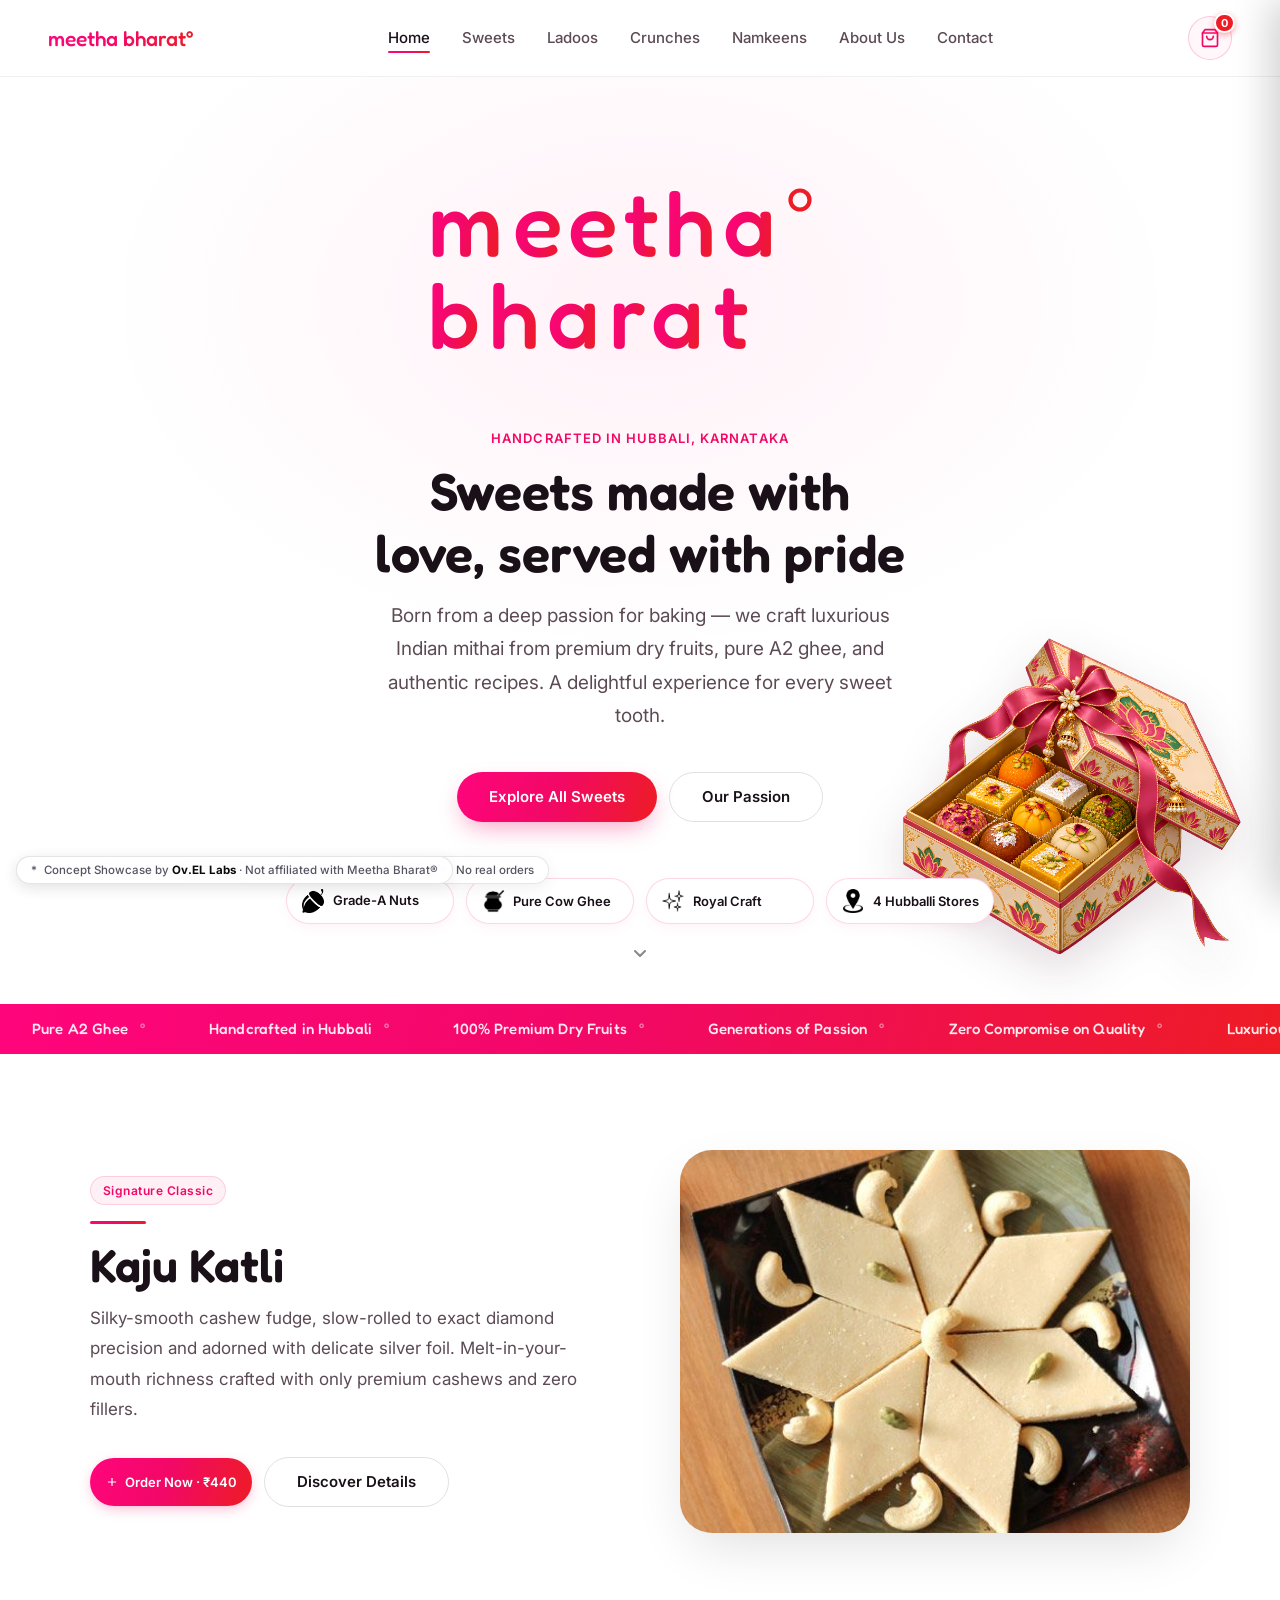
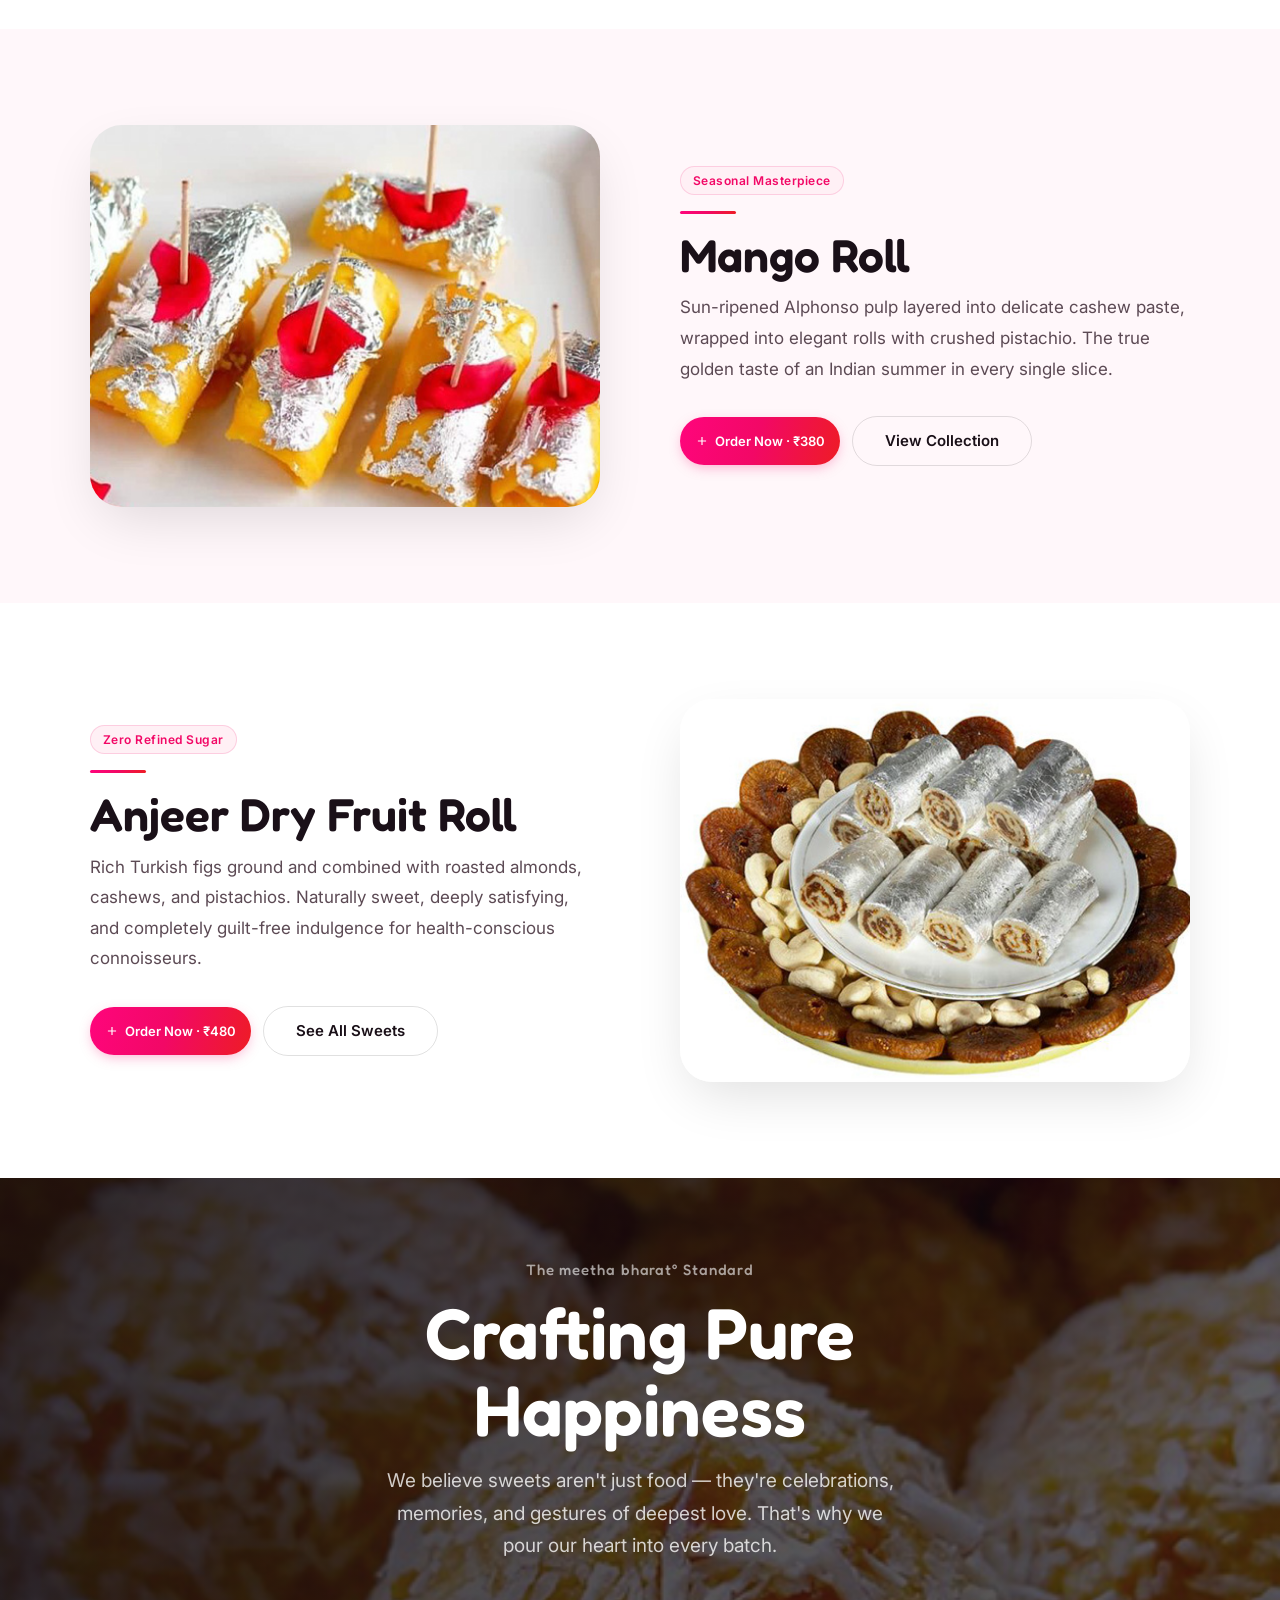
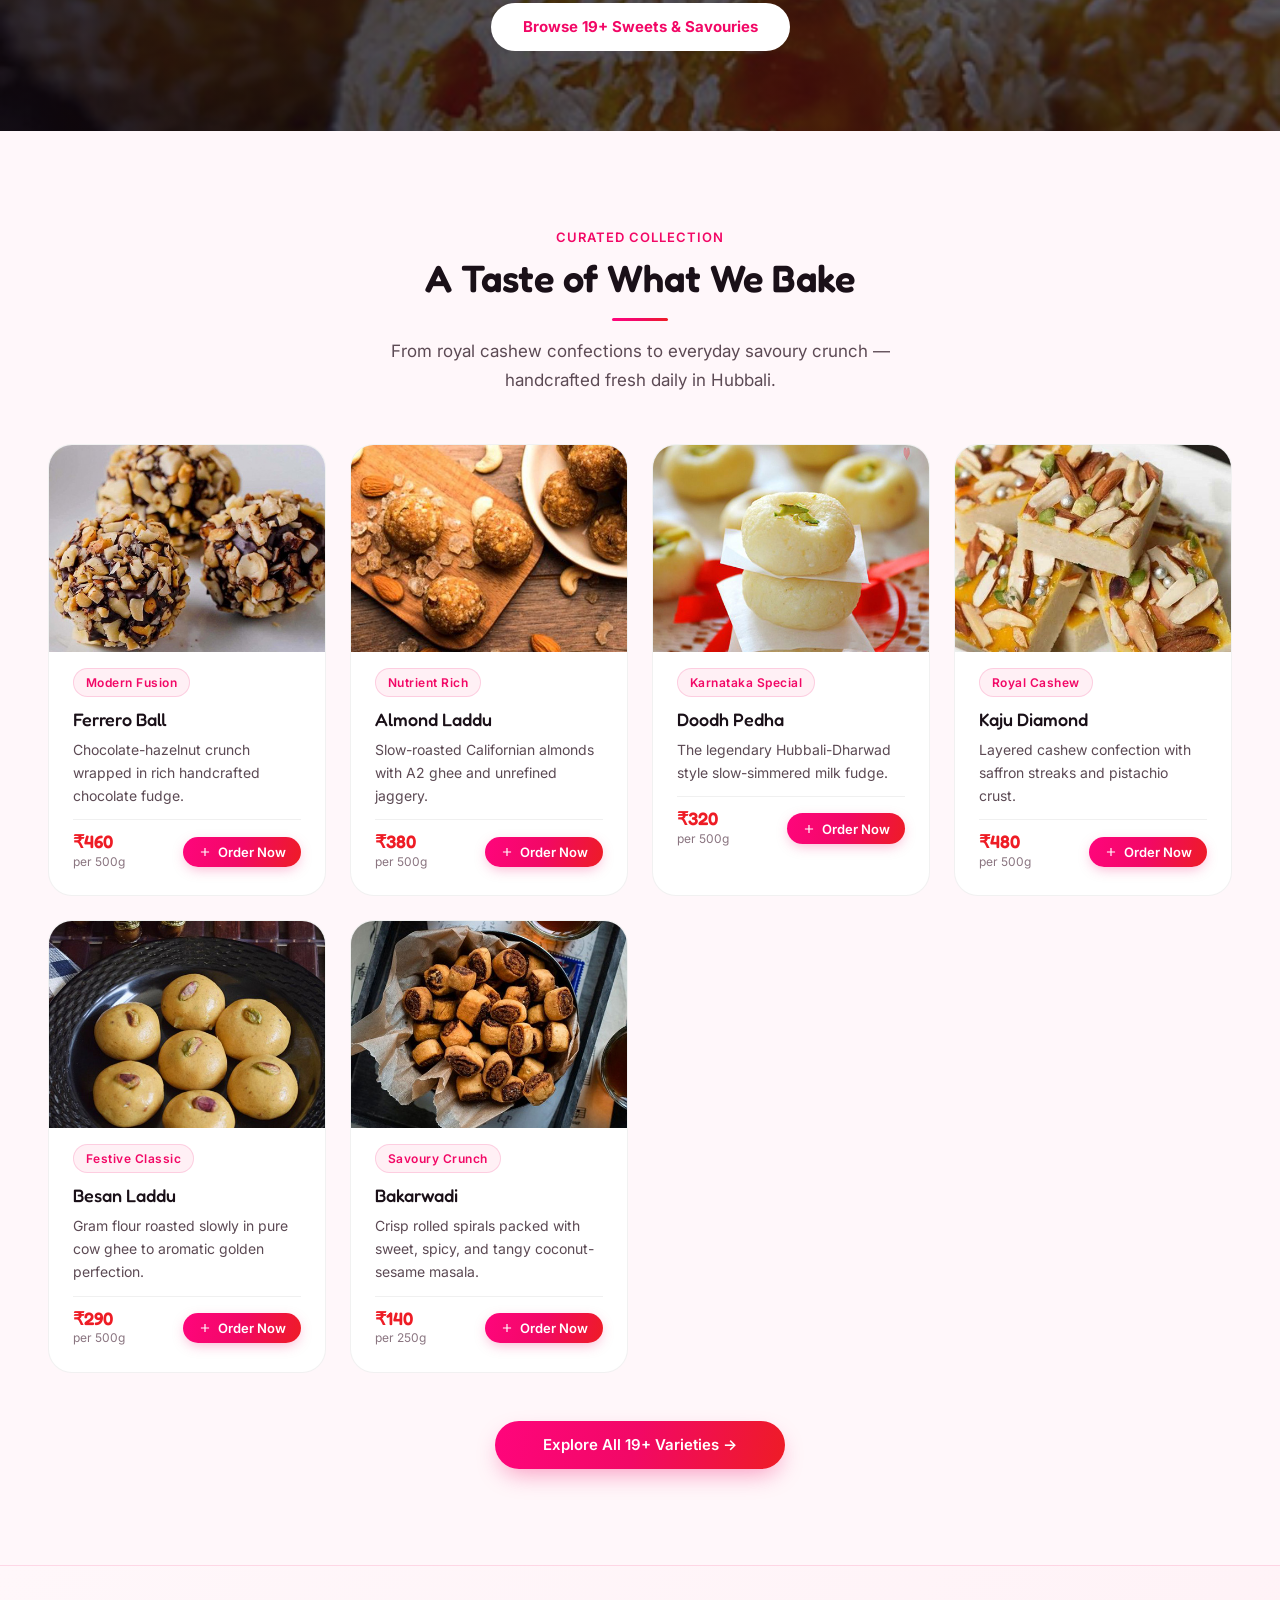
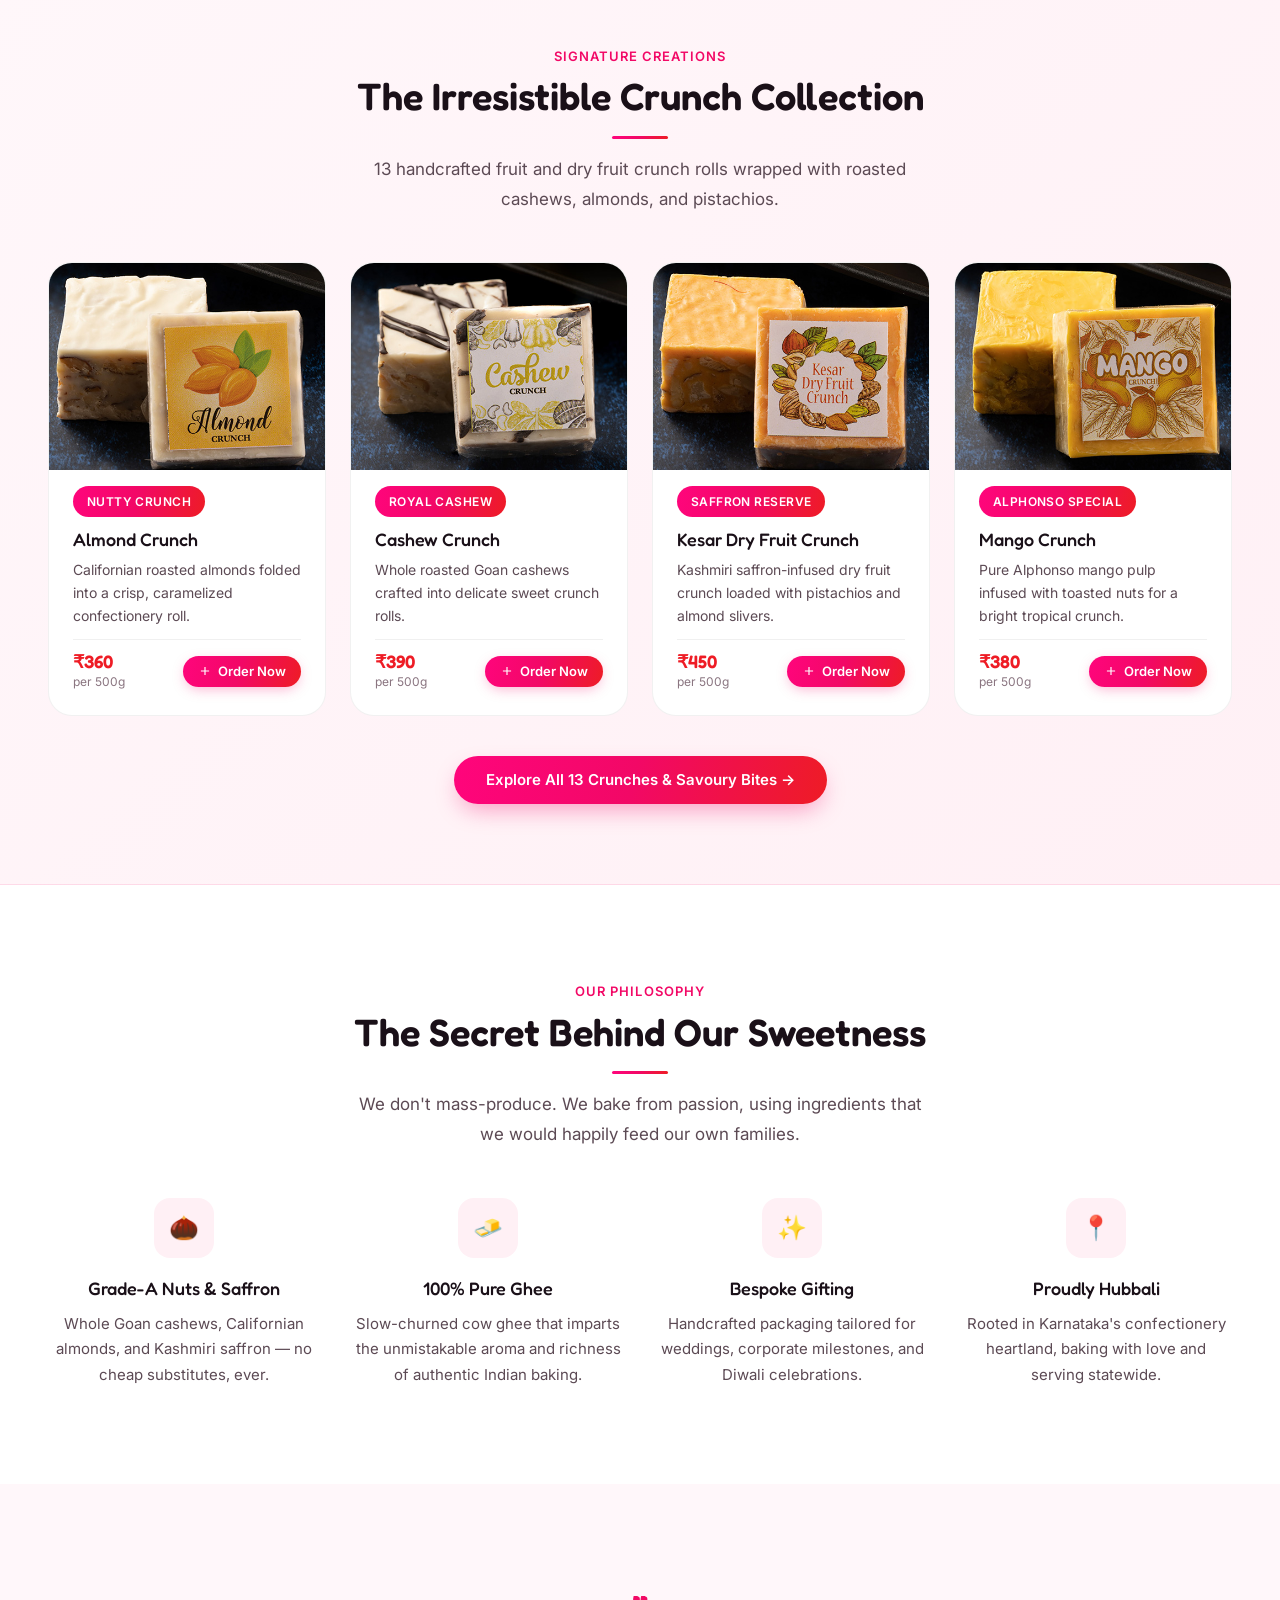
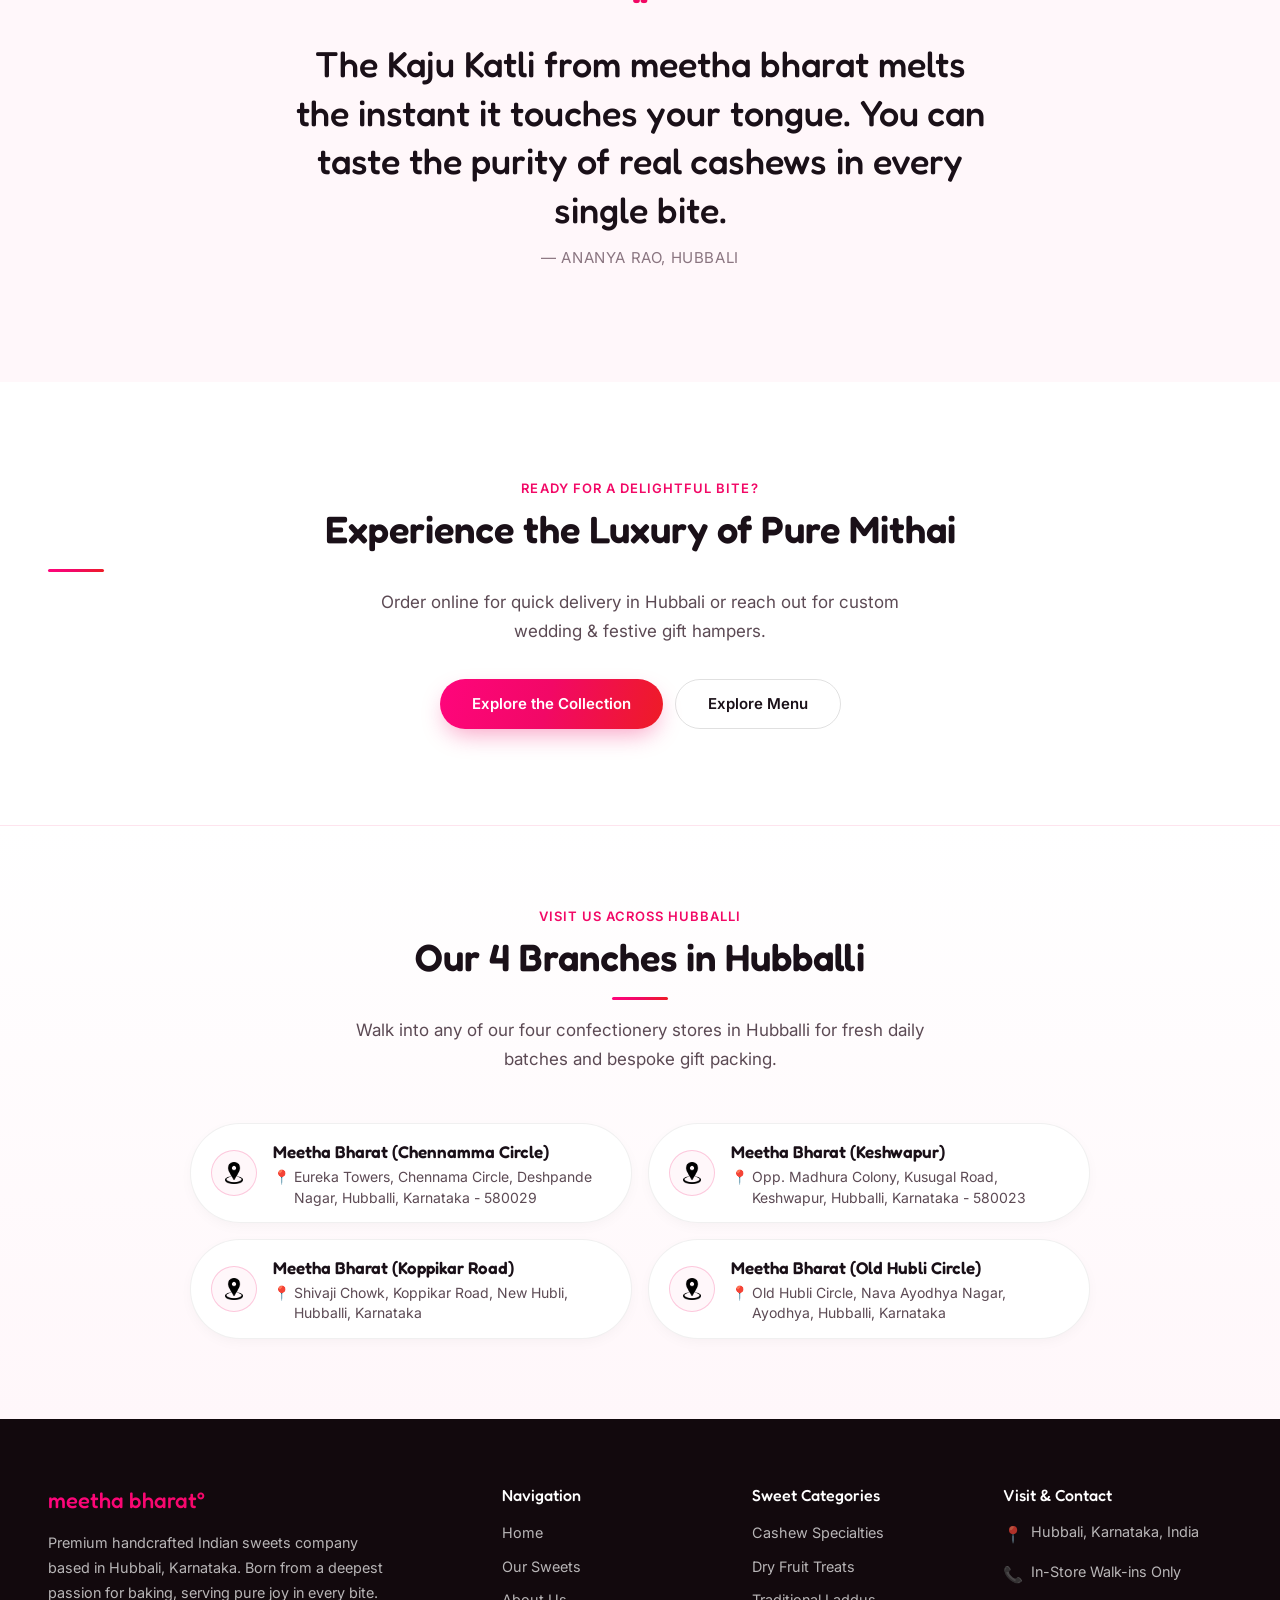
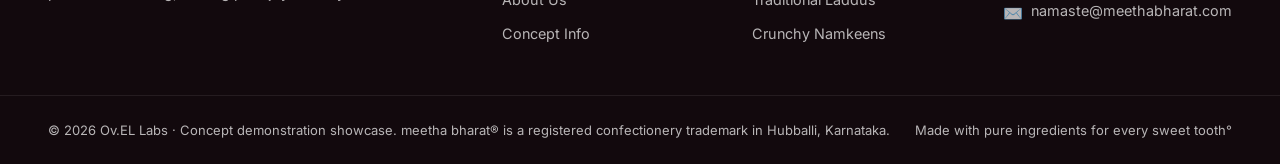
==== index.html @ 60a3a16d "Initial commit" ====
<!doctype html>
<html lang="en">
<head>
  <meta charset="utf-8">
  <meta name="viewport" content="width=device-width, initial-scale=1">

  <!-- SEO: Unique, descriptive title — primary topic first, brand last (SEOSKILL.md) -->
  <title>Premium Handcrafted Indian Sweets | meetha bharat° Hubbali</title>
  <meta name="description" content="meetha bharat° crafts premium Indian sweets with the finest ingredients in Hubbali, Karnataka. Pure ghee, saffron, and passion in every bite. Order fresh mithai online.">

  <!-- Canonical URL (self-referencing absolute) -->
  <link rel="canonical" href="https://meethabharat.com/">
  <meta name="robots" content="index, follow, max-image-preview:large">

  <!-- Open Graph / Social -->
  <meta property="og:type" content="website">
  <meta property="og:title" content="Premium Handcrafted Indian Sweets | meetha bharat°">
  <meta property="og:description" content="Crafted with passion in Hubbali, Karnataka — luxury Indian sweets made from the finest ingredients for the discerning sweet tooth.">
  <meta property="og:url" content="https://meethabharat.com/">
  <meta property="og:image" content="https://meethabharat.com/assets/Mango-wall.jpg">
  <meta property="og:site_name" content="meetha bharat°">
  <meta property="og:locale" content="en_IN">
  <meta name="twitter:card" content="summary_large_image">

  <!-- Fonts: Fredoka (brand display) + Inter (body) -->
  <link rel="preconnect" href="https://fonts.googleapis.com">
  <link rel="preconnect" href="https://fonts.gstatic.com" crossorigin>
  <link href="https://fonts.googleapis.com/css2?family=Fredoka:wght@400;500;600&family=Inter:wght@400;500;600&display=swap" rel="stylesheet">

  <!-- Shared Design System CSS -->
  <link rel="stylesheet" href="assets/css/main.css">

  <!-- Structured Data: Organization + WebSite + LocalBusiness (JSON-LD) -->
  <script type="application/ld+json">
  {
    "@context": "https://schema.org",
    "@graph": [
      {
        "@type": "Organization",
        "@id": "https://meethabharat.com/#organization",
        "name": "meetha bharat",
        "url": "https://meethabharat.com/",
        "logo": "https://meethabharat.com/assets/logo.png",
        "description": "Premium handcrafted Indian sweets company based in Hubbali, Karnataka."
      },
      {
        "@type": "WebSite",
        "@id": "https://meethabharat.com/#website",
        "url": "https://meethabharat.com/",
        "name": "meetha bharat°",
        "publisher": { "@id": "https://meethabharat.com/#organization" }
      },
      {
        "@type": "LocalBusiness",
        "@id": "https://meethabharat.com/#localbusiness",
        "name": "meetha bharat°",
        "description": "Artisan Indian sweet bakery crafting premium sweets from pure ingredients in Hubbali.",
        "url": "https://meethabharat.com/",
        "address": {
          "@type": "PostalAddress",
          "addressLocality": "Hubbali",
          "addressRegion": "Karnataka",
          "addressCountry": "IN"
        },
        "priceRange": "₹₹"
      }
    ]
  }
  </script>
</head>

<body>
  <!-- Pre-roll Bumper (Dismisses smoothly or on Skip button) -->
  <div id="ovelPreRoll" class="ovel-preroll-overlay">
    <div class="ovel-composition">
      <div class="ovel-logo-block">
        <svg viewBox="0 0 470 165" width="240" aria-label="Ov.EL LABS">
          <g class="ovel-glyphs" fill="#0A0A0D">
            <path fill-rule="evenodd" d="M 78 28 C 115 28, 140 53, 140 88 C 140 123, 115 148, 78 148 C 41 148, 16 123, 16 88 C 16 53, 41 28, 78 28 Z M 78 52 C 56 52, 41 67, 41 88 C 41 109, 56 124, 78 124 C 100 124, 115 109, 115 88 C 115 67, 100 52, 78 52 Z"/>
            <path d="M 152 60 C 150 54, 154 50, 160 50 L 171 50 C 176 50, 179 53, 181 58 L 198 112 C 199 115, 201 115, 202 112 L 219 58 C 221 53, 224 50, 229 50 L 240 50 C 246 50, 250 54, 248 60 L 216 140 C 214 145, 210 147, 204 147 L 196 147 C 190 147, 186 145, 184 140 Z"/>
            <path d="M 278 36 C 278 31, 281 28, 286 28 L 352 28 C 357 28, 360 31, 360 36 L 360 44 C 360 49, 357 52, 352 52 L 303 52 L 303 76 L 346 76 C 351 76, 354 79, 354 84 L 354 91 C 354 96, 351 99, 346 99 L 303 99 L 303 123 L 354 123 C 359 123, 362 126, 362 131 L 362 139 C 362 144, 359 147, 354 147 L 286 147 C 281 147, 278 144, 278 139 Z"/>
            <path d="M 374 36 C 374 31, 377 28, 382 28 L 391 28 C 396 28, 399 31, 399 36 L 399 123 L 442 123 C 447 123, 450 126, 450 131 L 450 139 C 450 144, 447 147, 442 147 L 382 147 C 377 147, 374 144, 374 139 Z"/>
          </g>
          <circle class="ovel-dot" cx="255" cy="134" r="13.5" fill="#6214E8"/>
          <g fill="#6214E8" font-family="Inter, sans-serif" font-weight="800" font-size="15.5" letter-spacing="1.5">
            <text x="421" y="114" transform="rotate(-90 421 114)">L</text>
            <text x="421" y="94" transform="rotate(-90 421 94)">A</text>
            <text x="421" y="73" transform="rotate(-90 421 73)">B</text>
            <text x="421" y="52" transform="rotate(-90 421 52)">S</text>
          </g>
        </svg>
        <span class="ovel-sub">WEB AGENCY</span>
      </div>
      <div class="ovel-rule"></div>
      <div class="ovel-copy">
        <h2>Independent Concept Showcase</h2>
        <p>
          This project is a non-commercial concept created by <strong>Ov.EL Labs</strong>
          to showcase modern e-commerce web design. It is not affiliated with
          <strong>meetha bharat°</strong>, and no real commercial transactions take place.
        </p>
      </div>
      <button type="button" class="ovel-skip-btn" id="ovelSkipBtn" aria-label="Skip Intro to Site">Skip Intro &rarr;</button>
    </div>
    <div class="ovel-progress-track">
      <div class="ovel-progress-fill"></div>
    </div>
  </div>

  <!-- ============================================================
       PAGE LOADER — Cursive 'mb' looping ribbon
       ============================================================ -->
  <div class="mb-loader-overlay" id="mb-loader" aria-hidden="true">
    <div class="mb-loader-wrap">
      <svg viewBox="0 0 170 110" width="160" height="105" fill="none" xmlns="http://www.w3.org/2000/svg">
        <defs>
          <linearGradient id="mbLoaderGrad" x1="0%" y1="30%" x2="100%" y2="70%">
            <stop offset="0%" stop-color="#FF057C" />
            <stop offset="48%" stop-color="#F20866" />
            <stop offset="100%" stop-color="#EE1C25" />
          </linearGradient>
        </defs>
        <path class="mb-ribbon-stroke"
              d="M 22 76 C 22 46, 39 43, 43 66 C 46 46, 62 43, 66 66 C 69 46, 85 43, 88 67 C 90 83, 106 82, 113 54 C 118 30, 114 15, 107 44 C 102 65, 109 82, 127 79 C 142 76, 144 53, 127 53 C 116 53, 115 67, 136 69" />
        <circle class="mb-degree-ring" cx="147" cy="32" r="5.5" stroke="#EE1C25" stroke-width="3.2" />
      </svg>
    </div>
    <span style="font-family: var(--font-display); font-size: 0.875rem; color: var(--text-muted); letter-spacing: 0.04em;">crafting sweetness°</span>
  </div>

  <!-- ============================================================
       HEADER & NAVIGATION
       ============================================================ -->
  <header class="site-header">
    <div class="nav-inner">
      <a href="index.html" class="nav-logo" aria-label="meetha bharat — Home">
        meetha bharat°
      </a>

      <nav aria-label="Main navigation">
        <ul class="nav-links">
          <li><a href="index.html" aria-current="page">Home</a></li>
          <li><a href="sweets.html">Sweets</a></li>
          <li><a href="ladoos.html">Ladoos</a></li>
          <li><a href="crunches.html">Crunches</a></li>
          <li><a href="namkeens.html">Namkeens</a></li>
          <li><a href="about.html">About Us</a></li>
          <li><a href="contact.html">Contact</a></li>
        </ul>
      </nav>

      <!-- Hamburger: Cursive 'mb' Morph Toggle -->
      <button class="mb-ham-btn" aria-label="Toggle navigation menu" aria-expanded="false" aria-controls="mobile-nav">
        <svg viewBox="0 0 60 60" width="46" height="46" aria-hidden="true">
          <path class="ham-mb-ribbon"
                d="M 10 38 C 10 23, 18 22, 20 33 C 22 23, 30 22, 32 33 C 34 23, 41 22, 43 34 C 44 41, 51 40, 53 26"
                fill="none" stroke="#FF057C" stroke-width="4" stroke-linecap="round" stroke-linejoin="round" />
          <line class="ham-x" x1="18" y1="18" x2="42" y2="42" stroke="#EE1C25" stroke-width="4.2" stroke-linecap="round" />
          <line class="ham-x" x1="42" y1="18" x2="18" y2="42" stroke="#EE1C25" stroke-width="4.2" stroke-linecap="round" />
          <circle cx="48" cy="14" r="3.2" fill="none" stroke="#EE1C25" stroke-width="2.4" />
        </svg>
      </button>
    </div>

    <!-- Mobile Drawer Menu -->
    <div class="mobile-menu" id="mobile-nav" data-open="false" role="navigation" aria-label="Mobile navigation">
      <a href="index.html" aria-current="page">Home</a>
      <a href="sweets.html">Sweets</a>
      <a href="ladoos.html">Ladoos</a>
      <a href="crunches.html">Crunches</a>
      <a href="namkeens.html">Namkeens</a>
      <a href="about.html">About Us</a>
      <a href="contact.html">Contact</a>
    </div>
  </header>

  <!-- ============================================================
       HERO SECTION — Animated SVG Wordmark
       ============================================================ -->
  <main>
    <section class="hero" aria-labelledby="hero-title">
      <!-- Animated SVG Wordmark -->
      <div class="mb-hero-stage" role="img" aria-label="meetha bharat logo">
        <svg viewBox="0 0 460 220" overflow="visible" aria-hidden="true">
          <defs>
            <linearGradient id="mbHeroGrad" x1="0%" y1="30%" x2="100%" y2="70%">
              <stop offset="0%" stop-color="#FF057C" />
              <stop offset="48%" stop-color="#F20866" />
              <stop offset="100%" stop-color="#EE1C25" />
            </linearGradient>
          </defs>

          <!-- Top Line: meetha + hollow circle (°) -->
          <g font-family="'Fredoka', sans-serif" font-weight="500" font-size="92" fill="url(#mbHeroGrad)">
            <text x="18"  y="96" class="mb-char" style="animation-delay: 0.05s">m</text>
            <text x="103" y="96" class="mb-char" style="animation-delay: 0.11s">e</text>
            <text x="158" y="96" class="mb-char" style="animation-delay: 0.17s">e</text>
            <text x="213" y="96" class="mb-char" style="animation-delay: 0.23s">t</text>
            <text x="255" y="96" class="mb-char" style="animation-delay: 0.29s">h</text>
            <text x="313" y="96" class="mb-char" style="animation-delay: 0.35s">a</text>
            <circle cx="390" cy="40" r="9.5" fill="none" stroke="#EE1C25" stroke-width="4.2" class="mb-char" style="animation-delay: 0.52s" />
          </g>

          <!-- Bottom Line: bharat -->
          <g font-family="'Fredoka', sans-serif" font-weight="500" font-size="92" fill="url(#mbHeroGrad)">
            <text x="18"  y="188" class="mb-char" style="animation-delay: 0.15s">b</text>
            <text x="79"  y="188" class="mb-char" style="animation-delay: 0.21s">h</text>
            <text x="137" y="188" class="mb-char" style="animation-delay: 0.27s">a</text>
            <text x="199" y="188" class="mb-char" style="animation-delay: 0.33s">r</text>
            <text x="241" y="188" class="mb-char" style="animation-delay: 0.39s">a</text>
            <text x="303" y="188" class="mb-char" style="animation-delay: 0.45s">t</text>
          </g>
        </svg>
      </div>

      <img class="hero-mithai-box" src="assets/cultural/mithai%20box.png"
           alt="An ornate gift box filled with assorted Indian mithai"
           width="720" height="720" fetchpriority="high">

      <!-- Hero Copy (product-copywriting.md formula) -->
      <p class="hero-eyebrow">Handcrafted in Hubbali, Karnataka</p>

      <h1 id="hero-title" class="hero-heading">
        Sweets made with love, served with pride
      </h1>

      <p class="hero-desc">
        Born from a deep passion for baking — we craft luxurious Indian mithai from premium dry fruits, pure A2 ghee, and authentic recipes. A delightful experience for every sweet tooth.
      </p>

      <div class="hero-actions">
        <a href="sweets.html" class="btn btn-primary">Explore All Sweets</a>
        <a href="about.html" class="btn btn-secondary">Our Passion</a>
      </div>

      <!-- 4 Authentic Brand Pillars (Using user's uploaded icons) -->
      <div class="hero-icon-badges">
        <div class="hero-icon-badge">
          <img src="assets/icons/icon-nuts.png" alt="" class="hero-icon-img" width="24" height="24">
          <span class="hero-icon-text">Grade-A Nuts</span>
        </div>
        <div class="hero-icon-badge">
          <img src="assets/icons/icon-ghee.png" alt="" class="hero-icon-img" width="24" height="24">
          <span class="hero-icon-text">Pure Cow Ghee</span>
        </div>
        <div class="hero-icon-badge">
          <img src="assets/icons/icon-sparkles.png" alt="" class="hero-icon-img" width="24" height="24">
          <span class="hero-icon-text">Royal Craft</span>
        </div>
        <div class="hero-icon-badge">
          <img src="assets/icons/icon-location.png" alt="" class="hero-icon-img" width="24" height="24">
          <span class="hero-icon-text">4 Hubballi Stores</span>
        </div>
      </div>

      <div class="scroll-indicator" aria-hidden="true">
        <svg width="24" height="24" viewBox="0 0 24 24" fill="none" stroke="currentColor" stroke-width="2">
          <path d="M7 10l5 5 5-5" stroke-linecap="round" stroke-linejoin="round"/>
        </svg>
      </div>
    </section>

    <!-- ============================================================
         MARQUEE TICKER STRIP
         ============================================================ -->
    <section class="marquee-outer" aria-label="Brand highlights">
      <div class="marquee-track">
        <span class="marquee-item">Pure A2 Ghee</span>
        <span class="marquee-item">Handcrafted in Hubbali</span>
        <span class="marquee-item">100% Premium Dry Fruits</span>
        <span class="marquee-item">Generations of Passion</span>
        <span class="marquee-item">Zero Compromise on Quality</span>
        <span class="marquee-item">Luxurious Indian Mithai</span>
        <!-- Duplicated for seamless infinite loop -->
        <span class="marquee-item">Pure A2 Ghee</span>
        <span class="marquee-item">Handcrafted in Hubbali</span>
        <span class="marquee-item">100% Premium Dry Fruits</span>
        <span class="marquee-item">Generations of Passion</span>
        <span class="marquee-item">Zero Compromise on Quality</span>
        <span class="marquee-item">Luxurious Indian Mithai</span>
      </div>
    </section>

    <!-- ============================================================
         FEATURED 1: Kaju Katli (alternating 2-col spotlight)
         ============================================================ -->
    <section class="section featured-section" aria-labelledby="featured-kaju">
      <div class="container">
        <div class="featured-grid featured-grid--img-right">
          <div class="featured-content reveal">
            <span class="badge">Signature Classic</span>
            <div class="gradient-divider" style="margin-inline: 0;"></div>
            <h2 id="featured-kaju" class="featured-title">Kaju Katli</h2>
            <p class="featured-desc">
              Silky-smooth cashew fudge, slow-rolled to exact diamond precision and adorned with delicate silver foil. Melt-in-your-mouth richness crafted with only premium cashews and zero fillers.
            </p>
            <div style="display: flex; gap: var(--s3); flex-wrap: wrap; align-items: center;">
              <button class="btn btn-primary btn-add-cart" data-id="kaju-katli" data-name="Kaju Katli" data-price="440" data-unit="500g" data-image="assets/1.-Kaju-Katli.jpg">
                <svg viewBox="0 0 24 24" width="16" height="16" fill="currentColor"><path d="M19 13h-6v6h-2v-6H5v-2h6V5h2v6h6v2z"/></svg>
                Order Now · ₹440
              </button>
              <a href="sweets.html" class="btn btn-secondary">Discover Details</a>
            </div>
          </div>
          <div class="featured-img-wrap reveal">
            <img src="assets/1.-Kaju-Katli.jpg"
                 alt="Diamond-shaped pieces of classic Kaju Katli with silver leaf"
                 width="800" height="600"
                 loading="lazy" decoding="async">
          </div>
        </div>
      </div>
    </section>

    <!-- ============================================================
         FEATURED 2: Mango Roll (alternating 2-col spotlight)
         ============================================================ -->
    <section class="section section-blush featured-section" aria-labelledby="featured-mango">
      <div class="container">
        <div class="featured-grid featured-grid--img-left">
          <div class="featured-img-wrap reveal">
            <img src="assets/Mango roll.jpg"
                 alt="Vibrant Alphonso Mango roll sweet dusted with pistachios"
                 width="800" height="600"
                 loading="lazy" decoding="async">
          </div>
          <div class="featured-content reveal">
            <span class="badge">Seasonal Masterpiece</span>
            <div class="gradient-divider" style="margin-inline: 0;"></div>
            <h2 id="featured-mango" class="featured-title">Mango Roll</h2>
            <p class="featured-desc">
              Sun-ripened Alphonso pulp layered into delicate cashew paste, wrapped into elegant rolls with crushed pistachio. The true golden taste of an Indian summer in every single slice.
            </p>
            <div style="display: flex; gap: var(--s3); flex-wrap: wrap; align-items: center;">
              <button class="btn btn-primary btn-add-cart" data-id="mango-roll" data-name="Mango Roll" data-price="380" data-unit="500g" data-image="assets/Mango roll.jpg">
                <svg viewBox="0 0 24 24" width="16" height="16" fill="currentColor"><path d="M19 13h-6v6h-2v-6H5v-2h6V5h2v6h6v2z"/></svg>
                Order Now · ₹380
              </button>
              <a href="sweets.html" class="btn btn-secondary">View Collection</a>
            </div>
          </div>
        </div>
      </div>
    </section>

    <!-- ============================================================
         FEATURED 3: Anjeer Dry Fruit Roll
         ============================================================ -->
    <section class="section featured-section" aria-labelledby="featured-anjeer">
      <div class="container">
        <div class="featured-grid featured-grid--img-right">
          <div class="featured-content reveal">
            <span class="badge">Zero Refined Sugar</span>
            <div class="gradient-divider" style="margin-inline: 0;"></div>
            <h2 id="featured-anjeer" class="featured-title">Anjeer Dry Fruit Roll</h2>
            <p class="featured-desc">
              Rich Turkish figs ground and combined with roasted almonds, cashews, and pistachios. Naturally sweet, deeply satisfying, and completely guilt-free indulgence for health-conscious connoisseurs.
            </p>
            <div style="display: flex; gap: var(--s3); flex-wrap: wrap; align-items: center;">
              <button class="btn btn-primary btn-add-cart" data-id="anjeer-dry-fruit-roll" data-name="Anjeer Dry Fruit Roll" data-price="480" data-unit="500g" data-image="assets/Anjeer dry fruit roll .jpg">
                <svg viewBox="0 0 24 24" width="16" height="16" fill="currentColor"><path d="M19 13h-6v6h-2v-6H5v-2h6V5h2v6h6v2z"/></svg>
                Order Now · ₹480
              </button>
              <a href="sweets.html" class="btn btn-secondary">See All Sweets</a>
            </div>
          </div>
          <div class="featured-img-wrap reveal">
            <img src="assets/Anjeer dry fruit roll .jpg"
                 alt="Sliced Anjeer Dry Fruit Roll packed with nuts"
                 width="800" height="600"
                 loading="lazy" decoding="async">
          </div>
        </div>
      </div>
    </section>

    <!-- ============================================================
         FULL-BLEED LUXURY BANNER (Mango-wall.jpg hero photography)
         ============================================================ -->
    <section class="banner-section" aria-labelledby="banner-heading">
      <img src="assets/Mango-wall.jpg"
           alt="Golden warm confectionery spread by meetha bharat"
           class="banner-bg-img"
           loading="lazy" decoding="async">
      <div class="banner-overlay"></div>
      <div class="banner-content reveal">
        <span class="banner-eyebrow">The meetha bharat° Standard</span>
        <h2 id="banner-heading" class="banner-title">Crafting Pure Happiness</h2>
        <p class="banner-desc">
          We believe sweets aren't just food — they're celebrations, memories, and gestures of deepest love. That's why we pour our heart into every batch.
        </p>
        <a href="sweets.html" class="btn btn-white">Browse 19+ Sweets &amp; Savouries</a>
      </div>
    </section>

    <!-- ============================================================
         SWEETS QUICK-PREVIEW (6-card responsive grid)
         ============================================================ -->
    <section class="section section-blush" aria-labelledby="preview-heading">
      <div class="container">
        <div class="section-header reveal">
          <span class="eyebrow">Curated Collection</span>
          <h2 id="preview-heading" class="section-title">A Taste of What We Bake</h2>
          <div class="gradient-divider"></div>
          <p class="section-subtitle">
            From royal cashew confections to everyday savoury crunch — handcrafted fresh daily in Hubbali.
          </p>
        </div>

        <div class="sweets-grid">
          <article class="sweet-card reveal">
            <img src="assets/Ferrero-Ball.jpg"
                 alt="Ferrero Ball with crushed roasted hazelnuts"
                 width="400" height="300"
                 loading="lazy" decoding="async"
                 class="sweet-card-img">
            <div class="sweet-card-body">
              <span class="badge" style="margin-bottom: var(--s2);">Modern Fusion</span>
              <h3 class="sweet-card-name">Ferrero Ball</h3>
              <p class="sweet-card-desc">Chocolate-hazelnut crunch wrapped in rich handcrafted chocolate fudge.</p>
              <div class="sweet-card-action-row">
                <div class="sweet-card-price-wrap">
                  <span class="sweet-card-price">₹460</span>
                  <span class="sweet-card-unit">per 500g</span>
                </div>
                <button class="btn-add-cart" data-id="ferrero-ball" data-name="Ferrero Ball" data-price="460" data-unit="500g" data-image="assets/Ferrero-Ball.jpg" aria-label="Order Ferrero Ball">
                  <svg viewBox="0 0 24 24"><path d="M19 13h-6v6h-2v-6H5v-2h6V5h2v6h6v2z"/></svg>
                  Order Now
                </button>
              </div>
            </div>
          </article>

          <article class="sweet-card reveal">
            <img src="assets/Almond laddu.jpg"
                 alt="Almond laddu made with pure ghee and crushed nuts"
                 width="400" height="300"
                 loading="lazy" decoding="async"
                 class="sweet-card-img">
            <div class="sweet-card-body">
              <span class="badge" style="margin-bottom: var(--s2);">Nutrient Rich</span>
              <h3 class="sweet-card-name">Almond Laddu</h3>
              <p class="sweet-card-desc">Slow-roasted Californian almonds with A2 ghee and unrefined jaggery.</p>
              <div class="sweet-card-action-row">
                <div class="sweet-card-price-wrap">
                  <span class="sweet-card-price">₹380</span>
                  <span class="sweet-card-unit">per 500g</span>
                </div>
                <button class="btn-add-cart" data-id="almond-laddu" data-name="Almond Laddu" data-price="380" data-unit="500g" data-image="assets/Almond laddu.jpg" aria-label="Order Almond Laddu">
                  <svg viewBox="0 0 24 24"><path d="M19 13h-6v6h-2v-6H5v-2h6V5h2v6h6v2z"/></svg>
                  Order Now
                </button>
              </div>
            </div>
          </article>

          <article class="sweet-card reveal">
            <img src="assets/doodg-pedha.jpg"
                 alt="Hubbali classic Doodh Pedha garnished with pistachio"
                 width="400" height="300"
                 loading="lazy" decoding="async"
                 class="sweet-card-img">
            <div class="sweet-card-body">
              <span class="badge" style="margin-bottom: var(--s2);">Karnataka Special</span>
              <h3 class="sweet-card-name">Doodh Pedha</h3>
              <p class="sweet-card-desc">The legendary Hubbali-Dharwad style slow-simmered milk fudge.</p>
              <div class="sweet-card-action-row">
                <div class="sweet-card-price-wrap">
                  <span class="sweet-card-price">₹320</span>
                  <span class="sweet-card-unit">per 500g</span>
                </div>
                <button class="btn-add-cart" data-id="doodh-pedha" data-name="Doodh Pedha" data-price="320" data-unit="500g" data-image="assets/doodg-pedha.jpg" aria-label="Order Doodh Pedha">
                  <svg viewBox="0 0 24 24"><path d="M19 13h-6v6h-2v-6H5v-2h6V5h2v6h6v2z"/></svg>
                  Order Now
                </button>
              </div>
            </div>
          </article>

          <article class="sweet-card reveal">
            <img src="assets/kaju-Diamond.jpg"
                 alt="Kaju Diamond cashew sweet"
                 width="400" height="300"
                 loading="lazy" decoding="async"
                 class="sweet-card-img">
            <div class="sweet-card-body">
              <span class="badge" style="margin-bottom: var(--s2);">Royal Cashew</span>
              <h3 class="sweet-card-name">Kaju Diamond</h3>
              <p class="sweet-card-desc">Layered cashew confection with saffron streaks and pistachio crust.</p>
              <div class="sweet-card-action-row">
                <div class="sweet-card-price-wrap">
                  <span class="sweet-card-price">₹480</span>
                  <span class="sweet-card-unit">per 500g</span>
                </div>
                <button class="btn-add-cart" data-id="kaju-diamond" data-name="Kaju Diamond" data-price="480" data-unit="500g" data-image="assets/kaju-Diamond.jpg" aria-label="Order Kaju Diamond">
                  <svg viewBox="0 0 24 24"><path d="M19 13h-6v6h-2v-6H5v-2h6V5h2v6h6v2z"/></svg>
                  Order Now
                </button>
              </div>
            </div>
          </article>

          <article class="sweet-card reveal">
            <img src="assets/Basan ka ladduu .jpg"
                 alt="Golden Besan Laddu with cardamon"
                 width="400" height="300"
                 loading="lazy" decoding="async"
                 class="sweet-card-img">
            <div class="sweet-card-body">
              <span class="badge" style="margin-bottom: var(--s2);">Festive Classic</span>
              <h3 class="sweet-card-name">Besan Laddu</h3>
              <p class="sweet-card-desc">Gram flour roasted slowly in pure cow ghee to aromatic golden perfection.</p>
              <div class="sweet-card-action-row">
                <div class="sweet-card-price-wrap">
                  <span class="sweet-card-price">₹290</span>
                  <span class="sweet-card-unit">per 500g</span>
                </div>
                <button class="btn-add-cart" data-id="besan-laddu" data-name="Besan Laddu" data-price="290" data-unit="500g" data-image="assets/Basan ka ladduu .jpg" aria-label="Order Besan Laddu">
                  <svg viewBox="0 0 24 24"><path d="M19 13h-6v6h-2v-6H5v-2h6V5h2v6h6v2z"/></svg>
                  Order Now
                </button>
              </div>
            </div>
          </article>

          <article class="sweet-card reveal">
            <img src="assets/bakarwadi .jpg"
                 alt="Spicy spiral Bakarwadi namkeen"
                 width="400" height="300"
                 loading="lazy" decoding="async"
                 class="sweet-card-img">
            <div class="sweet-card-body">
              <span class="badge" style="margin-bottom: var(--s2);">Savoury Crunch</span>
              <h3 class="sweet-card-name">Bakarwadi</h3>
              <p class="sweet-card-desc">Crisp rolled spirals packed with sweet, spicy, and tangy coconut-sesame masala.</p>
              <div class="sweet-card-action-row">
                <div class="sweet-card-price-wrap">
                  <span class="sweet-card-price">₹140</span>
                  <span class="sweet-card-unit">per 250g</span>
                </div>
                <button class="btn-add-cart" data-id="bakarwadi" data-name="Bakarwadi" data-price="140" data-unit="250g" data-image="assets/bakarwadi .jpg" aria-label="Order Bakarwadi">
                  <svg viewBox="0 0 24 24"><path d="M19 13h-6v6h-2v-6H5v-2h6V5h2v6h6v2z"/></svg>
                  Order Now
                </button>
              </div>
            </div>
          </article>
        </div>

        <div style="text-align: center; margin-top: var(--s8);" class="reveal">
          <a href="sweets.html" class="btn btn-primary" style="padding-inline: var(--s8);">
            Explore All 19+ Varieties →
          </a>
        </div>
      </div>
    </section>

    <!-- ============================================================
         CRUNCH & BITES SPOTLIGHT SECTION
         ============================================================ -->
    <section class="section crunch-highlight-strip" aria-labelledby="crunch-spotlight-heading">
      <div class="container">
        <div class="section-header reveal">
          <span class="eyebrow">Signature Creations</span>
          <h2 id="crunch-spotlight-heading" class="section-title">The Irresistible Crunch Collection</h2>
          <div class="gradient-divider"></div>
          <p class="section-subtitle">
            13 handcrafted fruit and dry fruit crunch rolls wrapped with roasted cashews, almonds, and pistachios.
          </p>
        </div>

        <div class="sweets-grid">
          <!-- Almond Crunch -->
          <article class="sweet-card reveal">
            <img src="assets/Alomond-crunch.jpg" alt="Almond Crunch roll" width="400" height="300" loading="lazy" decoding="async" class="sweet-card-img">
            <div class="sweet-card-body">
              <span class="crunch-pill-tag" style="margin-bottom: var(--s2);">Nutty Crunch</span>
              <h3 class="sweet-card-name">Almond Crunch</h3>
              <p class="sweet-card-desc">Californian roasted almonds folded into a crisp, caramelized confectionery roll.</p>
              <div class="sweet-card-action-row">
                <div class="sweet-card-price-wrap">
                  <span class="sweet-card-price">₹360</span>
                  <span class="sweet-card-unit">per 500g</span>
                </div>
                <button class="btn-add-cart" data-id="almond-crunch" data-name="Almond Crunch" data-price="360" data-unit="500g" data-image="assets/Alomond-crunch.jpg" aria-label="Order Almond Crunch">
                  <svg viewBox="0 0 24 24"><path d="M19 13h-6v6h-2v-6H5v-2h6V5h2v6h6v2z"/></svg>
                  Order Now
                </button>
              </div>
            </div>
          </article>

          <!-- Cashew Crunch -->
          <article class="sweet-card reveal">
            <img src="assets/Cashwe-Crunch.jpg" alt="Cashew Crunch sweet" width="400" height="300" loading="lazy" decoding="async" class="sweet-card-img">
            <div class="sweet-card-body">
              <span class="crunch-pill-tag" style="margin-bottom: var(--s2);">Royal Cashew</span>
              <h3 class="sweet-card-name">Cashew Crunch</h3>
              <p class="sweet-card-desc">Whole roasted Goan cashews crafted into delicate sweet crunch rolls.</p>
              <div class="sweet-card-action-row">
                <div class="sweet-card-price-wrap">
                  <span class="sweet-card-price">₹390</span>
                  <span class="sweet-card-unit">per 500g</span>
                </div>
                <button class="btn-add-cart" data-id="cashew-crunch" data-name="Cashew Crunch" data-price="390" data-unit="500g" data-image="assets/Cashwe-Crunch.jpg" aria-label="Order Cashew Crunch">
                  <svg viewBox="0 0 24 24"><path d="M19 13h-6v6h-2v-6H5v-2h6V5h2v6h6v2z"/></svg>
                  Order Now
                </button>
              </div>
            </div>
          </article>

          <!-- Kesar Dry Fruit Crunch -->
          <article class="sweet-card reveal">
            <img src="assets/Kesar dry fruit-crunch.jpg" alt="Kesar dry fruit crunch" width="400" height="300" loading="lazy" decoding="async" class="sweet-card-img">
            <div class="sweet-card-body">
              <span class="crunch-pill-tag" style="margin-bottom: var(--s2);">Saffron Reserve</span>
              <h3 class="sweet-card-name">Kesar Dry Fruit Crunch</h3>
              <p class="sweet-card-desc">Kashmiri saffron-infused dry fruit crunch loaded with pistachios and almond slivers.</p>
              <div class="sweet-card-action-row">
                <div class="sweet-card-price-wrap">
                  <span class="sweet-card-price">₹450</span>
                  <span class="sweet-card-unit">per 500g</span>
                </div>
                <button class="btn-add-cart" data-id="kesar-dryfruit-crunch" data-name="Kesar Dry Fruit Crunch" data-price="450" data-unit="500g" data-image="assets/Kesar dry fruit-crunch.jpg" aria-label="Order Kesar Dry Fruit Crunch">
                  <svg viewBox="0 0 24 24"><path d="M19 13h-6v6h-2v-6H5v-2h6V5h2v6h6v2z"/></svg>
                  Order Now
                </button>
              </div>
            </div>
          </article>

          <!-- Mango Crunch -->
          <article class="sweet-card reveal">
            <img src="assets/Mango-Crunch .jpg" alt="Mango Crunch sweet roll" width="400" height="300" loading="lazy" decoding="async" class="sweet-card-img">
            <div class="sweet-card-body">
              <span class="crunch-pill-tag" style="margin-bottom: var(--s2);">Alphonso Special</span>
              <h3 class="sweet-card-name">Mango Crunch</h3>
              <p class="sweet-card-desc">Pure Alphonso mango pulp infused with toasted nuts for a bright tropical crunch.</p>
              <div class="sweet-card-action-row">
                <div class="sweet-card-price-wrap">
                  <span class="sweet-card-price">₹380</span>
                  <span class="sweet-card-unit">per 500g</span>
                </div>
                <button class="btn-add-cart" data-id="mango-crunch" data-name="Mango Crunch" data-price="380" data-unit="500g" data-image="assets/Mango-Crunch .jpg" aria-label="Order Mango Crunch">
                  <svg viewBox="0 0 24 24"><path d="M19 13h-6v6h-2v-6H5v-2h6V5h2v6h6v2z"/></svg>
                  Order Now
                </button>
              </div>
            </div>
          </article>
        </div>

        <div style="text-align: center; margin-top: var(--s7);" class="reveal">
          <a href="bites-and-crunch.html" class="btn btn-primary">
            Explore All 13 Crunches &amp; Savoury Bites →
          </a>
        </div>
      </div>
    </section>

    <!-- ============================================================
         WHY CHOOSE US (Value props)
         ============================================================ -->
    <section class="section" aria-labelledby="why-heading">
      <div class="container">
        <div class="section-header reveal">
          <span class="eyebrow">Our Philosophy</span>
          <h2 id="why-heading" class="section-title">The Secret Behind Our Sweetness</h2>
          <div class="gradient-divider"></div>
          <p class="section-subtitle">
            We don't mass-produce. We bake from passion, using ingredients that we would happily feed our own families.
          </p>
        </div>

        <div class="values-grid">
          <div class="value-card reveal">
            <div class="value-icon" aria-hidden="true">🌰</div>
            <h3 class="value-title">Grade-A Nuts &amp; Saffron</h3>
            <p class="value-text">Whole Goan cashews, Californian almonds, and Kashmiri saffron — no cheap substitutes, ever.</p>
          </div>

          <div class="value-card reveal">
            <div class="value-icon" aria-hidden="true">🧈</div>
            <h3 class="value-title">100% Pure Ghee</h3>
            <p class="value-text">Slow-churned cow ghee that imparts the unmistakable aroma and richness of authentic Indian baking.</p>
          </div>

          <div class="value-card reveal">
            <div class="value-icon" aria-hidden="true">✨</div>
            <h3 class="value-title">Bespoke Gifting</h3>
            <p class="value-text">Handcrafted packaging tailored for weddings, corporate milestones, and Diwali celebrations.</p>
          </div>

          <div class="value-card reveal">
            <div class="value-icon" aria-hidden="true">📍</div>
            <h3 class="value-title">Proudly Hubbali</h3>
            <p class="value-text">Rooted in Karnataka's confectionery heartland, baking with love and serving statewide.</p>
          </div>
        </div>
      </div>
    </section>

    <!-- ============================================================
         TESTIMONIAL / PULL-QUOTE
         ============================================================ -->
    <section class="section section-blush" aria-label="Customer review">
      <div class="container">
        <div class="pull-quote reveal">
          <span class="pull-quote-mark" aria-hidden="true">“</span>
          <p class="pull-quote-text">
            The Kaju Katli from meetha bharat melts the instant it touches your tongue. You can taste the purity of real cashews in every single bite.
          </p>
          <p class="pull-quote-attr">— Ananya Rao, Hubbali</p>
        </div>
      </div>
    </section>

    <!-- ============================================================
         BOTTOM CALL-TO-ACTION BAND
         ============================================================ -->
    <section class="section" style="text-align: center;" aria-labelledby="cta-heading">
      <div class="container reveal">
        <span class="eyebrow">Ready for a Delightful Bite?</span>
        <h2 id="cta-heading" class="section-title">Experience the Luxury of Pure Mithai</h2>
        <div class="gradient-divider"></div>
        <p class="section-subtitle" style="margin-bottom: var(--s6);">
          Order online for quick delivery in Hubbali or reach out for custom wedding &amp; festive gift hampers.
        </p>
        <div style="display: flex; gap: var(--s3); justify-content: center; flex-wrap: wrap;">
          <a href="sweets.html" class="btn btn-primary">Explore the Collection</a>
          <a href="sweets.html" class="btn btn-secondary">Explore Menu</a>
        </div>
      </div>
    </section>
    <!-- ============================================================
         HUBBALLI BRANCHES SECTION (At end of scroll)
         ============================================================ -->
    <section class="branches-section" aria-labelledby="home-branches-heading">
      <div class="container">
        <div class="section-header reveal">
          <span class="eyebrow">Visit Us Across Hubballi</span>
          <h2 id="home-branches-heading" class="section-title">Our 4 Branches in Hubballi</h2>
          <div class="gradient-divider"></div>
          <p class="section-subtitle">
            Walk into any of our four confectionery stores in Hubballi for fresh daily batches and bespoke gift packing.
          </p>
        </div>

        <div class="branches-grid-clean reveal">
          <!-- Branch 1: Chennamma Circle (Flagship) -->
          <article class="branch-card">
            <div class="branch-badge-icon" aria-hidden="true">
              <img src="assets/icons/icon-location.png" alt="" width="22" height="22">
            </div>
            <div class="branch-info">
              <h3 class="branch-title">Meetha Bharat (Chennamma Circle)</h3>
              <p class="branch-address">
                <span class="branch-address-pin" aria-hidden="true">📍</span>
                Eureka Towers, Chennama Circle, Deshpande Nagar, Hubballi, Karnataka - 580029
              </p>
            </div>
          </article>

          <!-- Branch 2: Keshwapur -->
          <article class="branch-card">
            <div class="branch-badge-icon" aria-hidden="true">
              <img src="assets/icons/icon-location.png" alt="" width="22" height="22">
            </div>
            <div class="branch-info">
              <h3 class="branch-title">Meetha Bharat (Keshwapur)</h3>
              <p class="branch-address">
                <span class="branch-address-pin" aria-hidden="true">📍</span>
                Opp. Madhura Colony, Kusugal Road, Keshwapur, Hubballi, Karnataka - 580023
              </p>
            </div>
          </article>

          <!-- Branch 3: Koppikar Road -->
          <article class="branch-card">
            <div class="branch-badge-icon" aria-hidden="true">
              <img src="assets/icons/icon-location.png" alt="" width="22" height="22">
            </div>
            <div class="branch-info">
              <h3 class="branch-title">Meetha Bharat (Koppikar Road)</h3>
              <p class="branch-address">
                <span class="branch-address-pin" aria-hidden="true">📍</span>
                Shivaji Chowk, Koppikar Road, New Hubli, Hubballi, Karnataka
              </p>
            </div>
          </article>

          <!-- Branch 4: Old Hubli Circle -->
          <article class="branch-card">
            <div class="branch-badge-icon" aria-hidden="true">
              <img src="assets/icons/icon-location.png" alt="" width="22" height="22">
            </div>
            <div class="branch-info">
              <h3 class="branch-title">Meetha Bharat (Old Hubli Circle)</h3>
              <p class="branch-address">
                <span class="branch-address-pin" aria-hidden="true">📍</span>
                Old Hubli Circle, Nava Ayodhya Nagar, Ayodhya, Hubballi, Karnataka
              </p>
            </div>
          </article>
        </div>
      </div>
    </section>
  </main>

  <!-- ============================================================
       SITE FOOTER
       ============================================================ -->
  <footer class="site-footer">
    <div class="container footer-top">
      <div class="footer-grid">
        <div>
          <p class="footer-brand-name">meetha bharat°</p>
          <p class="footer-desc">
            Premium handcrafted Indian sweets company based in Hubbali, Karnataka. Born from a deepest passion for baking, serving pure joy in every bite.
          </p>
        </div>

        <div>
          <p class="footer-col-title">Navigation</p>
          <ul class="footer-links">
            <li><a href="index.html">Home</a></li>
            <li><a href="sweets.html">Our Sweets</a></li>
            <li><a href="about.html">About Us</a></li>
            <li><a href="about.html">Concept Info</a></li>
          </ul>
        </div>

        <div>
          <p class="footer-col-title">Sweet Categories</p>
          <ul class="footer-links">
            <li><a href="sweets.html#kaju">Cashew Specialties</a></li>
            <li><a href="sweets.html#dryfruit">Dry Fruit Treats</a></li>
            <li><a href="sweets.html#traditional">Traditional Laddus</a></li>
            <li><a href="sweets.html#namkeen">Crunchy Namkeens</a></li>
          </ul>
        </div>

        <div>
          <p class="footer-col-title">Visit &amp; Contact</p>
          <div class="footer-contact-line">
            <span class="footer-contact-icon" aria-hidden="true">📍</span>
            <span>Hubbali, Karnataka, India</span>
          </div>
          <div class="footer-contact-line">
            <span class="footer-contact-icon" aria-hidden="true">📞</span>
            <span>In-Store Walk-ins Only</span>
          </div>
          <div class="footer-contact-line">
            <span class="footer-contact-icon" aria-hidden="true">✉️</span>
            <span>namaste@meethabharat.com</span>
          </div>
        </div>
      </div>
    </div>

    <div class="footer-bottom">
      <div class="container footer-bottom-inner">
        <p>© 2026 Ov.EL Labs · Concept demonstration showcase. meetha bharat® is a registered confectionery trademark in Hubballi, Karnataka.</p>
        <p>Made with pure ingredients for every sweet tooth°</p>
      </div>
    </div>
  </footer>

  <!-- Shared Site Script -->
  <script src="assets/js/site.js"></script>
  <!-- Floating Demo Disclaimer Pill -->
  <div class="ovel-concept-pill" role="note" aria-label="Project disclaimer">
    <span class="pill-star">&ast;</span>
    <span class="pill-text">Concept Showcase by <strong>Ov.EL Labs</strong> &middot; Not affiliated with Meetha Bharat&reg;</span>
  </div>
</body>
</html>
---- assets/css/main.css ----
/* ================================================================
   meetha bharat° — Design System
   brand-design.md · design.md · animations.md · writeskill.md
   ================================================================ */

/* ----------------------------------------------------------------
   1. DESIGN TOKENS
   8pt spatial grid · Token-driven, never magic numbers
   ---------------------------------------------------------------- */
:root {
  /* Brand Gradient */
  --brand-pink:    #FF057C;
  --brand-magenta: #F20866;
  --brand-crimson: #EE1C25;
  --mb-gradient:   linear-gradient(105deg, #FF057C 0%, #F20866 48%, #EE1C25 100%);
  --mb-shadow:     0 10px 24px -6px rgba(242, 8, 102, 0.40);

  /* Surfaces */
  --surface-white:  #FFFFFF;
  --surface-blush:  #FFF7FA;
  --surface-blush2: #FFF0F5;
  --surface-dark:   #12090D;

  /* Text */
  --text-primary:   #1a1018;
  --text-secondary: #5c4a54;
  --text-muted:     #8a7580;
  --text-on-dark:   rgba(255, 255, 255, 0.70);

  /* Typography */
  --font-display: 'Fredoka', sans-serif;
  --font-body:    'Inter', sans-serif;

  /* Spacing — 8pt grid */
  --s1:  0.25rem;   /*  4px */
  --s2:  0.5rem;    /*  8px */
  --s3:  0.75rem;   /* 12px */
  --s4:  1rem;      /* 16px */
  --s5:  1.5rem;    /* 24px */
  --s6:  2rem;      /* 32px */
  --s7:  2.5rem;    /* 40px */
  --s8:  3rem;      /* 48px */
  --s10: 4rem;      /* 64px */
  --s12: 5rem;      /* 80px */
  --s14: 6rem;      /* 96px */
  --s16: 8rem;      /* 128px */

  /* Radii */
  --r-sm:   0.5rem;
  --r-md:   0.75rem;
  --r-lg:   1rem;
  --r-xl:   1.5rem;
  --r-2xl:  2rem;
  --r-pill: 9999px;

  /* Transitions (animations.md) */
  --ease-micro:     cubic-bezier(0.22, 1, 0.36, 1);
  --ease-component: cubic-bezier(0.16, 1, 0.3, 1);
  --ease-spring:    cubic-bezier(0.34, 1.56, 0.64, 1);
  --t-micro:        150ms;
  --t-component:    260ms;
}

/* ----------------------------------------------------------------
   2. RESET & BASE
   ---------------------------------------------------------------- */
*, *::before, *::after {
  box-sizing: border-box;
  margin: 0;
  padding: 0;
}

html {
  scroll-behavior: smooth;
  -webkit-text-size-adjust: 100%;
}

body {
  font-family: var(--font-body);
  font-weight: 400;
  color: var(--text-primary);
  background-color: var(--surface-white);
  line-height: 1.6;
  -webkit-font-smoothing: antialiased;
  -moz-osx-font-smoothing: grayscale;
}

img {
  display: block;
  max-width: 100%;
  height: auto;
}

a { color: inherit; text-decoration: none; }

/* WCAG 2.2 AA — visible focus rings on every interactive element */
:focus-visible {
  outline: 2.5px solid var(--brand-pink);
  outline-offset: 3px;
  border-radius: var(--r-sm);
}

/* ----------------------------------------------------------------
   3. TYPOGRAPHY UTILITIES
   ---------------------------------------------------------------- */
.text-gradient {
  background: var(--mb-gradient);
  -webkit-background-clip: text;
  -webkit-text-fill-color: transparent;
  background-clip: text;
}

/* ----------------------------------------------------------------
   4. LAYOUT UTILITIES
   ---------------------------------------------------------------- */
.container {
  max-width: 1280px;
  margin-inline: auto;
  padding-inline: var(--s4);
}

@media (min-width: 640px)  { .container { padding-inline: var(--s5); } }
@media (min-width: 1024px) { .container { padding-inline: var(--s8); } }

.section {
  padding-block: var(--s12);
}

@media (min-width: 1024px) { .section { padding-block: var(--s14); } }

.section-blush  { background-color: var(--surface-blush); }
.section-dark   { background-color: var(--surface-dark);  }

/* ----------------------------------------------------------------
   5. SECTION HEADER
   ---------------------------------------------------------------- */
.section-header {
  text-align: center;
  max-width: 640px;
  margin-inline: auto;
  margin-bottom: var(--s8);
}

.eyebrow {
  display: block;
  font-family: var(--font-body);
  font-weight: 600;
  font-size: 0.8125rem;
  letter-spacing: 0.08em;
  text-transform: uppercase;
  color: var(--brand-magenta);
  margin-bottom: var(--s2);
}

.section-title {
  font-family: var(--font-display);
  font-weight: 600;
  font-size: clamp(1.5rem, 4vw, 2.375rem);
  line-height: 1.2;
  color: var(--text-primary);
  margin-bottom: var(--s3);
  text-wrap: balance;
}

.section-subtitle {
  font-size: clamp(0.9375rem, 2vw, 1.0625rem);
  color: var(--text-secondary);
  line-height: 1.75;
  max-width: 52ch;
  margin-inline: auto;
}

/* ----------------------------------------------------------------
   6. BUTTONS
   brand-design.md: full pill, gradient primary, click ripple
   ---------------------------------------------------------------- */
.btn {
  display: inline-flex;
  align-items: center;
  justify-content: center;
  gap: var(--s2);
  padding: var(--s3) var(--s6);
  border-radius: var(--r-pill);
  font-family: var(--font-body);
  font-weight: 600;
  font-size: 0.9375rem;
  cursor: pointer;
  border: none;
  min-height: 48px;        /* 44px min touch target */
  min-width: 44px;
  transition:
    transform   var(--t-micro) var(--ease-micro),
    box-shadow  var(--t-micro) var(--ease-micro),
    border-color var(--t-micro) var(--ease-micro),
    color       var(--t-micro) var(--ease-micro);
  position: relative;
  overflow: hidden;
}

/* Signature Degree Motif (°) Click Ripple (brand-design.md) */
.mb-ripple-ring {
  position: absolute;
  border-radius: 50%;
  pointer-events: none;
  border: 3.5px solid var(--brand-pink);
  transform: translate(-50%, -50%) scale(0);
  animation: mbRippleExpand 0.65s cubic-bezier(0.22, 1, 0.36, 1) forwards;
}

@keyframes mbRippleExpand {
  0% {
    transform: translate(-50%, -50%) scale(0);
    opacity: 1;
    border-color: var(--brand-pink);
  }
  50% {
    border-color: var(--brand-magenta);
  }
  100% {
    transform: translate(-50%, -50%) scale(1);
    opacity: 0;
    border-color: var(--brand-crimson);
  }
}

@media (prefers-reduced-motion: reduce) {
  .mb-ripple-ring { display: none !important; }
}

.btn:hover  { transform: translateY(-1px); }
.btn:active { transform: translateY(0) scale(0.98); }

.btn-primary {
  background: var(--mb-gradient);
  color: #fff;
  box-shadow: var(--mb-shadow);
}

.btn-primary:hover {
  box-shadow: 0 14px 32px -6px rgba(242, 8, 102, 0.50);
}

.btn-secondary {
  background: transparent;
  color: var(--text-primary);
  border: 1.5px solid rgba(0,0,0,0.12);
}

.btn-secondary:hover {
  border-color: rgba(242,8,102,0.35);
  color: var(--brand-magenta);
}

.btn-sm {
  padding: var(--s2) var(--s5);
  font-size: 0.875rem;
  min-height: 40px;
}

/* ----------------------------------------------------------------
   7. NAVIGATION
   ---------------------------------------------------------------- */
.site-header {
  position: fixed;
  top: 0; left: 0; right: 0;
  z-index: 200;
  background: rgba(255,255,255,0.90);
  backdrop-filter: blur(14px);
  -webkit-backdrop-filter: blur(14px);
  border-bottom: 1px solid rgba(0,0,0,0.06);
}

.nav-inner {
  max-width: 1280px;
  margin-inline: auto;
  padding: var(--s4);
  display: flex;
  align-items: center;
  justify-content: space-between;
  gap: var(--s4);
}

@media (min-width: 640px)  { .nav-inner { padding-inline: var(--s5); } }
@media (min-width: 1024px) { .nav-inner { padding-inline: var(--s8); } }

/* Logo */
.nav-logo {
  font-family: var(--font-display);
  font-weight: 500;
  font-size: 1.3125rem;
  line-height: 1;
  background: var(--mb-gradient);
  -webkit-background-clip: text;
  -webkit-text-fill-color: transparent;
  background-clip: text;
  flex-shrink: 0;
}

/* Desktop links */
.nav-links {
  display: none;
  list-style: none;
  gap: var(--s6);
  align-items: center;
}

@media (min-width: 768px) { .nav-links { display: flex; } }

.nav-links a {
  position: relative;
  font-size: 0.9375rem;
  font-weight: 500;
  color: var(--text-secondary);
  padding-block: var(--s1);
  transition: color var(--t-micro) var(--ease-micro);
}

.nav-links a::after {
  content: '';
  position: absolute;
  bottom: -2px; left: 0;
  width: 0; height: 2.5px;
  background: var(--mb-gradient);
  border-radius: var(--r-pill);
  transition: width var(--t-component) var(--ease-micro);
}

.nav-links a:hover,
.nav-links a[aria-current="page"] {
  color: var(--text-primary);
}

.nav-links a:hover::after,
.nav-links a[aria-current="page"]::after {
  width: 100%;
}

/* Hamburger */
.nav-toggle {
  display: flex;
  flex-direction: column;
  gap: 5.5px;
  align-items: center;
  justify-content: center;
  background: none;
  border: none;
  cursor: pointer;
  padding: var(--s2);
  min-width: 44px;
  min-height: 44px;
}

@media (min-width: 768px) { .nav-toggle { display: none; } }

.nav-toggle span {
  display: block;
  width: 22px;
  height: 2.5px;
  background: var(--text-primary);
  border-radius: var(--r-pill);
  transition:
    transform 360ms var(--ease-spring),
    opacity   180ms var(--ease-micro);
}

.nav-toggle[aria-expanded="true"] span:nth-child(1) { transform: translateY(8px) rotate(45deg); }
.nav-toggle[aria-expanded="true"] span:nth-child(2) { opacity: 0; }
.nav-toggle[aria-expanded="true"] span:nth-child(3) { transform: translateY(-8px) rotate(-45deg); }

/* Mobile menu */
.mobile-menu {
  display: none;
  position: fixed;
  top: 65px; left: 0; right: 0;
  background: var(--surface-white);
  border-bottom: 1px solid rgba(0,0,0,0.07);
  padding: var(--s4);
  z-index: 199;
  flex-direction: column;
  gap: var(--s1);
}

.mobile-menu[data-open="true"] { display: flex; }

@media (min-width: 768px) { .mobile-menu { display: none !important; } }

.mobile-menu a {
  display: flex;
  align-items: center;
  min-height: 48px;
  padding-inline: var(--s2);
  font-weight: 500;
  font-size: 1.0625rem;
  color: var(--text-secondary);
  border-radius: var(--r-md);
  transition: background var(--t-micro) var(--ease-micro), color var(--t-micro) var(--ease-micro);
}

.mobile-menu a:hover { background: var(--surface-blush); color: var(--text-primary); }

/* ----------------------------------------------------------------
   8. HERO
   ---------------------------------------------------------------- */
.hero {
  min-height: 100vh;
  min-height: 100dvh;
  display: flex;
  flex-direction: column;
  align-items: center;
  justify-content: center;
  text-align: center;
  padding-top:    calc(var(--s16) + var(--s6));
  padding-bottom: var(--s12);
  padding-inline: var(--s4);
  position: relative;
  overflow: hidden;
  background: var(--surface-white);
}

/* Soft warm radial glow */
.hero::before {
  content: '';
  position: absolute;
  inset: 0;
  background:
    radial-gradient(ellipse 60% 50% at 50% 30%,
      rgba(255,5,124,0.055) 0%, transparent 70%);
  pointer-events: none;
}

.hero-mithai-box {
  position: absolute;
  z-index: 0;
  right: clamp(8px, 3vw, 44px);
  bottom: 5%;
  width: clamp(190px, 27vw, 360px);
  height: auto;
  object-fit: contain;
  filter: drop-shadow(0 18px 24px rgba(75, 28, 56, .16));
  pointer-events: none;
  user-select: none;
}

@media (max-width: 640px) {
  .hero-mithai-box {
    right: -28px;
    bottom: 3%;
    width: clamp(150px, 44vw, 220px);
    opacity: .88;
  }
}

/* Animated SVG wordmark stage */
.mb-hero-stage {
  position: relative;
  z-index: 1;
  margin-bottom: var(--s7);
}

.mb-hero-stage svg {
  width: clamp(280px, 70vw, 460px);
  height: auto;
}

/* Character pop — spring physics (animations.md) */
.mb-char {
  opacity: 0;
  transform: translateY(18px) scale(0.84);
  transform-box: fill-box;
  transform-origin: center bottom;
  animation: mbCharPop 0.65s var(--ease-spring) forwards;
}

@keyframes mbCharPop {
  0%  { opacity: 0; transform: translateY(18px) scale(0.84); }
  70% { opacity: 1; transform: translateY(-3px) scale(1.03); }
  100%{ opacity: 1; transform: translateY(0)    scale(1);    }
}

/* Staggered text reveals */
.hero-eyebrow  { animation: heroUp 0.55s var(--ease-micro) 0.72s both; }
.hero-heading  { animation: heroUp 0.55s var(--ease-micro) 0.84s both; }
.hero-desc     { animation: heroUp 0.55s var(--ease-micro) 0.96s both; }
.hero-actions  { animation: heroUp 0.5s  var(--ease-micro) 1.08s both; }
.hero-trust    { animation: heroUp 0.45s var(--ease-micro) 1.20s both; }

@keyframes heroUp {
  from { opacity: 0; transform: translateY(8px); }
  to   { opacity: 1; transform: translateY(0);   }
}

.hero-eyebrow {
  font-family: var(--font-body);
  font-weight: 600;
  font-size: 0.8125rem;
  letter-spacing: 0.08em;
  text-transform: uppercase;
  color: var(--brand-magenta);
  margin-bottom: var(--s3);
  position: relative; z-index: 1;
  opacity: 0;
}

.hero-heading {
  font-family: var(--font-display);
  font-weight: 600;
  font-size: clamp(1.875rem, 5.5vw, 3.25rem);
  line-height: 1.18;
  color: var(--text-primary);
  max-width: 18ch;
  margin: 0 auto var(--s4);
  text-wrap: balance;
  position: relative; z-index: 1;
  opacity: 0;
}

.hero-desc {
  font-size: clamp(1rem, 2.5vw, 1.1875rem);
  color: var(--text-secondary);
  max-width: 46ch;
  margin: 0 auto var(--s7);
  line-height: 1.75;
  position: relative; z-index: 1;
  opacity: 0;
}

.hero-actions {
  display: flex;
  flex-wrap: wrap;
  gap: var(--s3);
  justify-content: center;
  margin-bottom: var(--s5);
  position: relative; z-index: 1;
  opacity: 0;
}

.hero-trust {
  font-size: 0.8125rem;
  color: var(--text-muted);
  position: relative; z-index: 1;
  opacity: 0;
}

.hero-trust span { margin-inline: var(--s2); opacity: 0.4; }

/* ----------------------------------------------------------------
   9. SWEET CARDS
   ---------------------------------------------------------------- */
.sweets-grid {
  display: grid;
  grid-template-columns: repeat(auto-fill, minmax(260px, 1fr));
  gap: var(--s5);
}

.sweet-card {
  background: var(--surface-white);
  border-radius: var(--r-xl);
  overflow: hidden;
  border: 1px solid rgba(0,0,0,0.055);
  transition:
    transform    var(--t-component) var(--ease-micro),
    box-shadow   var(--t-component) var(--ease-micro);
}

.sweet-card:hover {
  transform: translateY(-4px);
  box-shadow: 0 20px 44px -10px rgba(242,8,102,0.13);
}

.sweet-card-img {
  width: 100%;
  aspect-ratio: 4 / 3;
  object-fit: cover;
  display: block;
}

.sweet-card-body {
  padding: var(--s4) var(--s5) var(--s5);
}

.sweet-card-name {
  font-family: var(--font-display);
  font-weight: 500;
  font-size: 1.125rem;
  color: var(--text-primary);
  margin-bottom: var(--s1);
}

.sweet-card-desc {
  font-size: 0.875rem;
  color: var(--text-secondary);
  line-height: 1.65;
}

/* ----------------------------------------------------------------
   10. VALUE CARDS
   ---------------------------------------------------------------- */
.values-grid {
  display: grid;
  grid-template-columns: repeat(auto-fill, minmax(230px, 1fr));
  gap: var(--s6);
}

.value-card { text-align: center; }

.value-icon {
  width: 60px; height: 60px;
  border-radius: var(--r-lg);
  background: var(--surface-blush2);
  display: inline-flex;
  align-items: center;
  justify-content: center;
  font-size: 1.5rem;
  margin-bottom: var(--s4);
}

.value-title {
  font-family: var(--font-display);
  font-weight: 500;
  font-size: 1.125rem;
  color: var(--text-primary);
  margin-bottom: var(--s2);
}

.value-text {
  font-size: 0.9375rem;
  color: var(--text-secondary);
  line-height: 1.72;
  max-width: 32ch;
  margin-inline: auto;
}

/* ----------------------------------------------------------------
   11. PILL BADGE (inline label)
   ---------------------------------------------------------------- */
.badge {
  display: inline-flex;
  align-items: center;
  gap: var(--s1);
  padding: var(--s1) var(--s3);
  border-radius: var(--r-pill);
  font-size: 0.75rem;
  font-weight: 600;
  letter-spacing: 0.04em;
  background: var(--surface-blush2);
  color: var(--brand-magenta);
  border: 1px solid rgba(242,8,102,0.15);
}

/* ----------------------------------------------------------------
   12. DIVIDER
   ---------------------------------------------------------------- */
.gradient-divider {
  width: 56px;
  height: 3px;
  border-radius: var(--r-pill);
  background: var(--mb-gradient);
  margin-block: var(--s4);
}

.section-header .gradient-divider { margin-inline: auto; }

/* ----------------------------------------------------------------
   13. FOOTER
   ---------------------------------------------------------------- */
.site-footer {
  background-color: var(--surface-dark);
  color: var(--text-on-dark);
}

.footer-top {
  padding-top: var(--s10);
  padding-bottom: var(--s8);
}

.footer-grid {
  display: grid;
  grid-template-columns: 1fr;
  gap: var(--s8);
}

@media (min-width: 640px)  { .footer-grid { grid-template-columns: 1fr 1fr; } }
@media (min-width: 1024px) { .footer-grid { grid-template-columns: 2fr 1fr 1fr 1fr; } }

.footer-brand-name {
  font-family: var(--font-display);
  font-weight: 500;
  font-size: 1.375rem;
  color: #fff;
  margin-bottom: var(--s3);
  background: var(--mb-gradient);
  -webkit-background-clip: text;
  -webkit-text-fill-color: transparent;
  background-clip: text;
}

.footer-desc {
  font-size: 0.9rem;
  line-height: 1.75;
  max-width: 38ch;
}

.footer-col-title {
  font-family: var(--font-display);
  font-weight: 500;
  font-size: 1rem;
  color: #fff;
  margin-bottom: var(--s3);
}

.footer-links {
  list-style: none;
  display: flex;
  flex-direction: column;
  gap: var(--s2);
}

.footer-links a {
  font-size: 0.9rem;
  transition: color var(--t-micro) var(--ease-micro);
}

.footer-links a:hover { color: #fff; }

.footer-contact-line {
  display: flex;
  align-items: flex-start;
  gap: var(--s2);
  font-size: 0.9rem;
  margin-bottom: var(--s3);
}

.footer-contact-icon { flex-shrink: 0; font-size: 1rem; margin-top: 2px; }

.footer-bottom {
  border-top: 1px solid rgba(255,255,255,0.08);
  padding-block: var(--s5);
}

.footer-bottom-inner {
  display: flex;
  flex-wrap: wrap;
  gap: var(--s3);
  align-items: center;
  justify-content: space-between;
  font-size: 0.8125rem;
}

/* ----------------------------------------------------------------
   14. PAGE HERO (inner pages — shorter than home hero)
   ---------------------------------------------------------------- */
.page-hero {
  padding-top: calc(var(--s16) + var(--s4));
  padding-bottom: var(--s10);
  padding-inline: var(--s4);
  text-align: center;
  background: var(--surface-blush);
  position: relative;
  overflow: hidden;
}

/* Signature Degree Motif (°) Click Ripple (brand-design.md) */
.mb-ripple-ring {
  position: absolute;
  border-radius: 50%;
  pointer-events: none;
  border: 3.5px solid var(--brand-pink);
  transform: translate(-50%, -50%) scale(0);
  animation: mbRippleExpand 0.65s cubic-bezier(0.22, 1, 0.36, 1) forwards;
}

@keyframes mbRippleExpand {
  0% {
    transform: translate(-50%, -50%) scale(0);
    opacity: 1;
    border-color: var(--brand-pink);
  }
  50% {
    border-color: var(--brand-magenta);
  }
  100% {
    transform: translate(-50%, -50%) scale(1);
    opacity: 0;
    border-color: var(--brand-crimson);
  }
}

@media (prefers-reduced-motion: reduce) {
  .mb-ripple-ring { display: none !important; }
}

.page-hero::before {
  content: '';
  position: absolute;
  inset: 0;
  background:
    radial-gradient(ellipse 50% 70% at 50% 100%,
      rgba(255,5,124,0.07) 0%, transparent 65%);
  pointer-events: none;
}

.page-hero-eyebrow {
  display: block;
  font-weight: 600;
  font-size: 0.8125rem;
  letter-spacing: 0.08em;
  text-transform: uppercase;
  color: var(--brand-magenta);
  margin-bottom: var(--s3);
  position: relative; z-index: 1;
}

.page-hero-title {
  font-family: var(--font-display);
  font-weight: 600;
  font-size: clamp(2rem, 6vw, 3.5rem);
  line-height: 1.15;
  color: var(--text-primary);
  margin-bottom: var(--s4);
  text-wrap: balance;
  position: relative; z-index: 1;
}

.page-hero-desc {
  font-size: clamp(1rem, 2.5vw, 1.125rem);
  color: var(--text-secondary);
  max-width: 50ch;
  margin-inline: auto;
  line-height: 1.75;
  position: relative; z-index: 1;
}

/* ----------------------------------------------------------------
   15. SCROLL-REVEAL (JS-driven, respects reduced-motion)
   ---------------------------------------------------------------- */
.reveal {
  opacity: 0;
  transform: translateY(10px);
  transition:
    opacity  0.6s var(--ease-micro),
    transform 0.6s var(--ease-micro);
}

.reveal.is-visible {
  opacity: 1;
  transform: translateY(0);
}

/* ----------------------------------------------------------------
   16. REDUCED MOTION — collapse all spatial movement
   ---------------------------------------------------------------- */
@media (prefers-reduced-motion: reduce) {
  .mb-char {
    animation-name: mbCharFade;
  }
  @keyframes mbCharFade {
    from { opacity: 0; }
    to   { opacity: 1; }
  }

  .hero-eyebrow,
  .hero-heading,
  .hero-desc,
  .hero-actions,
  .hero-trust {
    animation: mbCharFade 0.3s ease both;
  }

  .reveal {
    opacity: 0;
    transform: none;
    transition: opacity 0.4s ease;
  }

  .reveal.is-visible { opacity: 1; }

  .sweet-card:hover,
  .btn:hover { transform: none; }
}

/* ----------------------------------------------------------------
   17. PAGE LOADER — Cursive 'mb' ribbon animation
   ---------------------------------------------------------------- */
.mb-loader-overlay {
  position: fixed;
  inset: 0;
  z-index: 9999;
  background: var(--surface-white);
  display: flex;
  flex-direction: column;
  align-items: center;
  justify-content: center;
  gap: var(--s3);
  transition: opacity 0.5s ease, visibility 0.5s ease;
}

.mb-loader-overlay.mb-loader--done {
  opacity: 0;
  visibility: hidden;
  pointer-events: none;
}

.mb-ribbon-stroke {
  stroke: url(#mbLoaderGrad);
  stroke-width: 6.5;
  stroke-linecap: round;
  stroke-linejoin: round;
  stroke-dasharray: 460;
  stroke-dashoffset: 460;
  animation: mbRibbonLoop 2.4s cubic-bezier(0.65, 0, 0.35, 1) infinite;
}

.mb-degree-ring {
  fill: none;
  transform-origin: 147px 32px;
  animation: mbRingPulse 2.4s cubic-bezier(0.34, 1.56, 0.64, 1) infinite;
}

@keyframes mbRibbonLoop {
  0%           { stroke-dashoffset: 460; }
  45%, 62%     { stroke-dashoffset: 0; }
  100%         { stroke-dashoffset: -460; }
}

@keyframes mbRingPulse {
  0%, 28%, 88%, 100% { transform: scale(0); opacity: 0; }
  45%, 68%           { transform: scale(1); opacity: 1; }
}

/* ----------------------------------------------------------------
   18. HAMBURGER — Cursive 'mb' morph toggle
   ---------------------------------------------------------------- */
.mb-ham-btn {
  display: inline-flex;
  align-items: center;
  justify-content: center;
  background: none;
  border: none;
  cursor: pointer;
  padding: var(--s1);
  min-width: 44px;
  min-height: 44px;
  border-radius: var(--r-md);
  transition: background var(--t-micro) var(--ease-micro);
  flex-shrink: 0;
}

.mb-ham-btn:hover { background: var(--surface-blush); }

@media (min-width: 768px) { .mb-ham-btn { display: none; } }

.ham-mb-ribbon {
  stroke-dasharray: 220;
  stroke-dashoffset: 0;
  transition:
    stroke-dashoffset 0.45s cubic-bezier(0.65, 0, 0.35, 1),
    opacity           0.3s ease;
}

.ham-x {
  stroke-dasharray: 40;
  stroke-dashoffset: 40;
  transition: stroke-dashoffset 0.4s cubic-bezier(0.34, 1.56, 0.64, 1) 0.12s;
}

.mb-ham-btn.is-open .ham-mb-ribbon { stroke-dashoffset: 220; opacity: 0; }
.mb-ham-btn.is-open .ham-x         { stroke-dashoffset: 0; }

/* ----------------------------------------------------------------
   19. MARQUEE STRIP
   ---------------------------------------------------------------- */
.marquee-outer {
  overflow: hidden;
  background: var(--mb-gradient);
  padding-block: 0.8125rem;
}

.marquee-track {
  display: flex;
  width: max-content;
  animation: marqueeLeft 32s linear infinite;
}

.marquee-item {
  flex-shrink: 0;
  padding-inline: 2rem;
  color: rgba(255, 255, 255, 0.90);
  font-family: var(--font-display);
  font-weight: 500;
  font-size: 0.9375rem;
  white-space: nowrap;
  display: flex;
  align-items: center;
  gap: 0.75rem;
  letter-spacing: 0.01em;
}

.marquee-item::after { content: '°'; color: rgba(255, 255, 255, 0.45); }

@keyframes marqueeLeft {
  from { transform: translateX(0); }
  to   { transform: translateX(-50%); }
}

@media (prefers-reduced-motion: reduce) { .marquee-track { animation: none; } }

/* ----------------------------------------------------------------
   20. FEATURED — Alternating 2-col product sections
   ---------------------------------------------------------------- */
.featured-section { overflow: hidden; }

.featured-grid {
  display: grid;
  grid-template-columns: 1fr;
  gap: var(--s8);
  align-items: center;
  max-width: 1100px;
  margin-inline: auto;
}

@media (min-width: 768px) {
  .featured-grid { grid-template-columns: 1fr 1fr; gap: var(--s12); }
  .featured-grid--img-right .featured-img-wrap { order: 2; }
  .featured-grid--img-right .featured-content   { order: 1; }
  .featured-grid--img-left  .featured-img-wrap  { order: 1; }
  .featured-grid--img-left  .featured-content   { order: 2; }
}

.featured-img-wrap {
  border-radius: var(--r-2xl);
  overflow: hidden;
  box-shadow: 0 20px 56px -12px rgba(0, 0, 0, 0.14);
}

.featured-img-wrap img {
  width: 100%;
  aspect-ratio: 4 / 3;
  object-fit: cover;
  display: block;
  transition: transform 0.65s var(--ease-component);
}

.featured-img-wrap:hover img { transform: scale(1.04); }

.featured-content { padding: var(--s4) 0; }

.featured-title {
  font-family: var(--font-display);
  font-weight: 600;
  font-size: clamp(2rem, 5vw, 2.875rem);
  line-height: 1.1;
  color: var(--text-primary);
  margin-bottom: var(--s3);
}

.featured-desc {
  font-size: clamp(0.9375rem, 2vw, 1.0625rem);
  color: var(--text-secondary);
  line-height: 1.80;
  margin-bottom: var(--s6);
  max-width: 46ch;
}

/* ----------------------------------------------------------------
   21. FULL-BLEED BANNER
   ---------------------------------------------------------------- */
.banner-section {
  position: relative;
  min-height: 60vh;
  display: flex;
  align-items: center;
  justify-content: center;
  overflow: hidden;
}

.banner-bg-img {
  position: absolute;
  inset: 0;
  width: 100%;
  height: 100%;
  object-fit: cover;
  z-index: 0;
}

.banner-overlay {
  position: absolute;
  inset: 0;
  background: linear-gradient(140deg, rgba(18,9,13,0.86) 0%, rgba(18,9,13,0.60) 100%);
  z-index: 1;
}

.banner-content {
  position: relative;
  z-index: 2;
  text-align: center;
  color: #fff;
  padding: var(--s12) var(--s5);
  max-width: 700px;
}

.banner-eyebrow {
  display: block;
  font-family: var(--font-display);
  font-weight: 500;
  font-size: 0.9375rem;
  letter-spacing: 0.06em;
  color: rgba(255,255,255,0.60);
  margin-bottom: var(--s3);
}

.banner-title {
  font-family: var(--font-display);
  font-weight: 600;
  font-size: clamp(2.25rem, 7vw, 4.5rem);
  line-height: 1.08;
  margin-bottom: var(--s4);
}

.banner-desc {
  font-size: clamp(1rem, 2.5vw, 1.1875rem);
  color: rgba(255,255,255,0.78);
  line-height: 1.72;
  margin-bottom: var(--s7);
  max-width: 44ch;
  margin-inline: auto;
}

.btn-white {
  background: #fff;
  color: var(--brand-magenta);
  border: none;
  font-weight: 700;
}

.btn-white:hover {
  background: var(--surface-blush);
  box-shadow: 0 10px 32px -6px rgba(255,255,255,0.35);
  transform: translateY(-2px);
}

/* ----------------------------------------------------------------
   22. SCROLL INDICATOR
   ---------------------------------------------------------------- */
.scroll-indicator {
  position: absolute;
  bottom: var(--s6);
  left: 50%;
  transform: translateX(-50%);
  opacity: 0.5;
  animation: scrollBounce 2.2s var(--ease-micro) 1.6s infinite;
}

@keyframes scrollBounce {
  0%, 100% { transform: translateX(-50%) translateY(0);  opacity: 0.5; }
  50%       { transform: translateX(-50%) translateY(8px); opacity: 0.25; }
}

@media (prefers-reduced-motion: reduce) { .scroll-indicator { animation: none; } }

/* Quiet concept disclosure shown before each page becomes interactive. */
.ovel-preroll-overlay { position: fixed; inset: 0; z-index: 99999; display: flex; flex-direction: column; align-items: center; justify-content: center; background: #fff; color: #0a0a0d; font-family: var(--font-body, Inter, sans-serif); animation: ovelCurtainFade .75s cubic-bezier(.22,1,.36,1) 7.25s forwards; }
.ovel-composition { width: min(520px, 90%); padding: 2rem; text-align: center; }
.ovel-logo-block { display: flex; flex-direction: column; align-items: center; animation: ovelSlideUp .75s cubic-bezier(.22,1,.36,1) .1s both; }
.ovel-sub { margin-top: .25rem; color: #686878; font-size: .6875rem; font-weight: 600; letter-spacing: .28em; }
.ovel-rule { width: 48px; height: 2px; margin: 1.75rem auto; background: #6214e8; }
.ovel-copy { animation: ovelSlideUp .8s cubic-bezier(.22,1,.36,1) 1.45s both; }
.ovel-copy h2 { margin: 0 0 .65rem; font-size: 1.25rem; }
.ovel-copy p { margin: 0; color: #454552; font-size: .9375rem; line-height: 1.7; }
.ovel-progress-track { position: absolute; bottom: 32px; width: min(85%, 420px); height: 3px; overflow: hidden; border-radius: 99px; background: #e6e6ec; }
.ovel-progress-fill { width: 100%; height: 100%; background: #6214e8; transform-origin: left; animation: ovelProgress 8s linear forwards; }
@keyframes ovelSlideUp { from { opacity: 0; transform: translateY(10px); } to { opacity: 1; transform: translateY(0); } }
@keyframes ovelProgress { from { transform: scaleX(0); } to { transform: scaleX(1); } }
@keyframes ovelCurtainFade { to { opacity: 0; visibility: hidden; pointer-events: none; } }
@media (prefers-reduced-motion: reduce) { .ovel-preroll-overlay { animation: none; opacity: 0; visibility: hidden; pointer-events: none; } .ovel-logo-block, .ovel-copy { animation: none; opacity: 1; transform: none; } .ovel-progress-fill { animation: none; } }

.sweets-page .sweet-card[data-category="namkeen"], .sweets-page .sweet-card:has([data-id="almond-laddu"]), .sweets-page .sweet-card:has([data-id="besan-laddu"]), .sweets-page .sweet-card:has([data-id="shenga-chikki-amp-laddu"]), .sweets-page .sweet-card:has([data-id="gur-katori"]) { display: none !important; }
.sweets-page .filter-btn[data-filter="namkeen"] { display: none !important; }
.bites-page .sweet-card[data-category="namkeen"], .bites-page .sweet-card[data-category="special"], .bites-page .filter-btn[data-filter="namkeen"], .bites-page .filter-btn[data-filter="special"] { display: none !important; }

/* ----------------------------------------------------------------
   23. FILTER TABS (sweets page)
   ---------------------------------------------------------------- */
.filter-tabs {
  display: flex;
  flex-wrap: wrap;
  gap: var(--s2);
  justify-content: center;
  margin-bottom: var(--s8);
}

.filter-btn {
  display: inline-flex;
  align-items: center;
  gap: var(--s2);
  padding: 0.5625rem var(--s5);
  border-radius: var(--r-pill);
  font-family: var(--font-body);
  font-weight: 500;
  font-size: 0.9375rem;
  cursor: pointer;
  border: 1.5px solid rgba(0,0,0,0.12);
  background: transparent;
  color: var(--text-secondary);
  min-height: 44px;
  transition:
    background   var(--t-micro) var(--ease-micro),
    border-color var(--t-micro) var(--ease-micro),
    color        var(--t-micro) var(--ease-micro),
    box-shadow   var(--t-micro) var(--ease-micro);
}

.filter-btn:hover { border-color: rgba(242,8,102,0.3); color: var(--brand-magenta); }

.filter-btn.active {
  background: var(--mb-gradient);
  border-color: transparent;
  color: #fff;
  box-shadow: var(--mb-shadow);
}

.filter-count { font-size: 0.75rem; font-weight: 400; opacity: 0.8; }

/* ----------------------------------------------------------------
   24. CONTACT FORM
   ---------------------------------------------------------------- */
.contact-layout {
  display: grid;
  grid-template-columns: 1fr;
  gap: var(--s7);
  max-width: 1100px;
  margin-inline: auto;
}

@media (min-width: 768px) { .contact-layout { grid-template-columns: 1.35fr 1fr; } }

.contact-form-card {
  background: var(--surface-white);
  border: 1px solid rgba(0,0,0,0.07);
  border-radius: var(--r-2xl);
  padding: var(--s7) var(--s6);
  box-shadow: 0 4px 24px -4px rgba(0,0,0,0.06);
}

.contact-form-title {
  font-family: var(--font-display);
  font-weight: 600;
  font-size: 1.5rem;
  color: var(--text-primary);
  margin-bottom: var(--s5);
}

.form-row {
  display: grid;
  grid-template-columns: 1fr;
  gap: var(--s4);
}

@media (min-width: 480px) { .form-row { grid-template-columns: 1fr 1fr; } }

.form-group { display: flex; flex-direction: column; gap: var(--s1); margin-bottom: var(--s4); }

.form-label { font-weight: 500; font-size: 0.9375rem; color: var(--text-secondary); }

.form-input,
.form-select,
.form-textarea {
  border: 1.5px solid rgba(0,0,0,0.12);
  border-radius: var(--r-md);
  padding: 0.75rem 1rem;
  font-family: var(--font-body);
  font-size: 1rem;
  color: var(--text-primary);
  background: var(--surface-white);
  min-height: 48px;
  width: 100%;
  transition: border-color var(--t-micro) var(--ease-micro), box-shadow var(--t-micro) var(--ease-micro);
  -webkit-appearance: none;
  appearance: none;
}

.form-input::placeholder, .form-textarea::placeholder { color: var(--text-muted); }

.form-input:focus,
.form-select:focus,
.form-textarea:focus {
  outline: none;
  border-color: var(--brand-magenta);
  box-shadow: 0 0 0 3px rgba(242,8,102,0.10);
}

.form-textarea { resize: vertical; min-height: 120px; }

.form-trust {
  font-size: 0.8125rem;
  color: var(--text-muted);
  text-align: center;
  margin-top: var(--s3);
}

.contact-info-panel { display: flex; flex-direction: column; gap: var(--s4); }

.info-card {
  background: var(--surface-blush);
  border-radius: var(--r-xl);
  padding: var(--s5);
  border: 1px solid rgba(242,8,102,0.08);
  transition: transform var(--t-component) var(--ease-micro), box-shadow var(--t-component) var(--ease-micro);
}

.info-card:hover { transform: translateY(-2px); box-shadow: 0 8px 24px -6px rgba(242,8,102,0.12); }

.info-card-icon  { font-size: 1.375rem; margin-bottom: var(--s2); }

.info-card-title {
  font-family: var(--font-display);
  font-weight: 500;
  font-size: 1.0625rem;
  color: var(--text-primary);
  margin-bottom: var(--s1);
}

.info-card-text { font-size: 0.9375rem; color: var(--text-secondary); line-height: 1.65; }

.info-card-link {
  color: var(--brand-magenta);
  font-weight: 500;
  transition: opacity var(--t-micro) var(--ease-micro);
}

.info-card-link:hover { opacity: 0.75; }

/* ----------------------------------------------------------------
   25. ABOUT — Story sections
   ---------------------------------------------------------------- */
.story-section { overflow: hidden; }

.story-grid {
  display: grid;
  grid-template-columns: 1fr;
  gap: var(--s8);
  align-items: center;
  max-width: 1100px;
  margin-inline: auto;
}

@media (min-width: 768px) {
  .story-grid { grid-template-columns: 1fr 1fr; gap: var(--s12); }
  .story-grid--reverse .story-img  { order: 2; }
  .story-grid--reverse .story-text { order: 1; }
}

.story-img {
  border-radius: var(--r-2xl);
  overflow: hidden;
  box-shadow: 0 20px 56px -12px rgba(0,0,0,0.14);
}

.story-img img {
  width: 100%;
  display: block;
  object-fit: cover;
  aspect-ratio: 3 / 4;
  transition: transform 0.65s var(--ease-component);
}

.story-img:hover img { transform: scale(1.03); }

.story-text h2 {
  font-family: var(--font-display);
  font-weight: 600;
  font-size: clamp(1.75rem, 4.5vw, 2.5rem);
  line-height: 1.18;
  color: var(--text-primary);
  margin-bottom: var(--s3);
}

.story-text p {
  font-size: clamp(0.9375rem, 2vw, 1.0625rem);
  color: var(--text-secondary);
  line-height: 1.82;
  margin-bottom: var(--s4);
}

.story-text p:last-of-type { margin-bottom: var(--s5); }

.pull-quote { text-align: center; max-width: 700px; margin-inline: auto; padding: var(--s4) 0; }

.pull-quote-mark {
  font-family: var(--font-display);
  font-size: 4rem;
  line-height: 0.5;
  background: var(--mb-gradient);
  -webkit-background-clip: text;
  -webkit-text-fill-color: transparent;
  background-clip: text;
  margin-bottom: var(--s3);
  display: block;
}

.pull-quote-text {
  font-family: var(--font-display);
  font-weight: 500;
  font-size: clamp(1.5rem, 4vw, 2.25rem);
  line-height: 1.35;
  color: var(--text-primary);
  margin-bottom: var(--s3);
}

.pull-quote-attr {
  font-size: 0.9375rem;
  color: var(--text-muted);
  letter-spacing: 0.04em;
  text-transform: uppercase;
}

/* ----------------------------------------------------------------
   26. PHOTO GRID (about page gallery)
   ---------------------------------------------------------------- */
.photo-grid {
  display: grid;
  grid-template-columns: repeat(2, 1fr);
  gap: var(--s3);
}

@media (min-width: 640px) { .photo-grid { grid-template-columns: repeat(3, 1fr); } }
@media (min-width: 1024px) { .photo-grid { grid-template-columns: repeat(4, 1fr); } }

.photo-grid-item {
  border-radius: var(--r-lg);
  overflow: hidden;
  aspect-ratio: 1;
}

.photo-grid-item img {
  width: 100%;
  height: 100%;
  object-fit: cover;
  display: block;
  transition: transform 0.6s var(--ease-component);
}

.photo-grid-item:hover img { transform: scale(1.06); }

/* photo grid first item spans 2 cols on larger screens */
@media (min-width: 640px) {
  .photo-grid-item--wide { grid-column: span 2; aspect-ratio: 2 / 1; }
}

/* ----------------------------------------------------------------
   27. COMPACT SPINNER (inline loading state)
   ---------------------------------------------------------------- */
.mb-spin-arc {
  transform-origin: 50px 50px;
  animation: mbSpin360 1.3s cubic-bezier(0.5, 0.15, 0.5, 0.85) infinite;
}

@keyframes mbSpin360 { to { transform: rotate(360deg); } }

@media (prefers-reduced-motion: reduce) { .mb-spin-arc { animation: none; } }

/* ----------------------------------------------------------------
   28. HERO ICON BADGES (4 authentic brand pillars)
   ---------------------------------------------------------------- */
.hero-icon-badges {
  display: grid;
  grid-template-columns: repeat(2, 1fr);
  gap: var(--s3);
  max-width: 760px;
  margin: var(--s6) auto 0;
  position: relative;
  z-index: 1;
  opacity: 0;
  animation: heroUp 0.55s var(--ease-micro) 1.25s both;
}

@media (min-width: 640px) {
  .hero-icon-badges {
    grid-template-columns: repeat(4, 1fr);
    gap: var(--s3);
  }
}

.hero-icon-badge {
  display: flex;
  align-items: center;
  gap: var(--s2);
  padding: 0.625rem 0.875rem;
  background: var(--surface-white);
  border: 1px solid rgba(242, 8, 102, 0.16);
  border-radius: var(--r-pill);
  box-shadow: 0 4px 16px -4px rgba(242, 8, 102, 0.08);
  transition: transform var(--t-micro) var(--ease-micro),
              box-shadow var(--t-micro) var(--ease-micro),
              border-color var(--t-micro) var(--ease-micro);
}

.hero-icon-badge:hover {
  transform: translateY(-2px);
  border-color: var(--brand-pink);
  box-shadow: 0 8px 24px -6px rgba(242, 8, 102, 0.16);
}

.hero-icon-img {
  width: 24px;
  height: 24px;
  object-fit: contain;
  flex-shrink: 0;
}

.hero-icon-text {
  font-family: var(--font-body);
  font-size: 0.8125rem;
  font-weight: 600;
  color: var(--text-primary);
  white-space: nowrap;
}

/* ----------------------------------------------------------------
   29. HUBBALLI BRANCHES SECTION (At end of scroll)
   ---------------------------------------------------------------- */
.branches-section {
  background: linear-gradient(180deg, var(--surface-white) 0%, var(--surface-blush) 100%);
  border-top: 1px solid rgba(242, 8, 102, 0.08);
  padding-block: var(--s12);
}

.branches-layout {
  display: grid;
  grid-template-columns: 1fr;
  gap: var(--s8);
  max-width: 1100px;
  margin-inline: auto;
  align-items: center;
}

@media (min-width: 900px) {
  .branches-layout {
    grid-template-columns: 1.35fr 1fr;
    gap: var(--s10);
  }
}

.branches-list {
  display: flex;
  flex-direction: column;
  gap: var(--s4);
}

.branch-card {
  background: var(--surface-white);
  border: 1.5px solid rgba(0, 0, 0, 0.06);
  border-radius: var(--r-pill);
  padding: 0.875rem 1.25rem;
  display: flex;
  align-items: center;
  gap: var(--s4);
  box-shadow: 0 4px 16px -4px rgba(0, 0, 0, 0.05);
  transition: transform var(--t-component) var(--ease-micro),
              border-color var(--t-component) var(--ease-micro),
              box-shadow var(--t-component) var(--ease-micro);
}

.branch-card:hover {
  transform: translateY(-3px);
  border-color: rgba(242, 8, 102, 0.35);
  box-shadow: 0 12px 28px -6px rgba(242, 8, 102, 0.14);
}

.branch-badge-icon {
  width: 46px;
  height: 46px;
  border-radius: 50%;
  background: var(--surface-blush);
  border: 1.5px solid rgba(242, 8, 102, 0.20);
  display: flex;
  align-items: center;
  justify-content: center;
  flex-shrink: 0;
}

.branch-badge-icon img {
  width: 22px;
  height: 22px;
  object-fit: contain;
}

.branch-info {
  flex: 1;
  min-width: 0;
}

.branch-title {
  font-family: var(--font-display);
  font-size: 1.0625rem;
  font-weight: 600;
  color: var(--text-primary);
  margin-bottom: 2px;
}

.branch-address {
  font-size: 0.875rem;
  color: var(--text-secondary);
  line-height: 1.45;
  display: flex;
  align-items: flex-start;
  gap: 4px;
}

.branch-address-pin {
  color: var(--brand-magenta);
  flex-shrink: 0;
}

.branch-action-link {
  font-size: 0.8125rem;
  font-weight: 600;
  color: var(--brand-magenta);
  white-space: nowrap;
  padding: 0.4rem 0.875rem;
  border-radius: var(--r-pill);
  background: var(--surface-blush);
  transition: background var(--t-micro) var(--ease-micro), color var(--t-micro) var(--ease-micro);
  flex-shrink: 0;
}

.branch-action-link:hover {
  background: var(--mb-gradient);
  color: #fff;
}

.branch-visual-card {
  background: var(--surface-white);
  border-radius: var(--r-2xl);
  overflow: hidden;
  box-shadow: 0 16px 48px -12px rgba(242, 8, 102, 0.16);
  border: 1px solid rgba(242, 8, 102, 0.12);
  text-align: center;
}

.branch-visual-card img {
  width: 100%;
  display: block;
  object-fit: cover;
}

.branch-visual-caption {
  padding: var(--s4) var(--s5);
  font-size: 0.875rem;
  color: var(--text-secondary);
  font-weight: 500;
}

/* ----------------------------------------------------------------
   30. CRUNCH SPECIALTY CARDS
   ---------------------------------------------------------------- */
.crunch-highlight-strip {
  background: linear-gradient(135deg, #FFF7FA 0%, #FFF0F5 100%);
  border-block: 1px solid rgba(242, 8, 102, 0.12);
  padding-block: var(--s12);
}

.crunch-pill-tag {
  display: inline-flex;
  align-items: center;
  gap: var(--s1);
  padding: 0.35rem 0.85rem;
  background: var(--mb-gradient);
  color: #fff;
  border-radius: var(--r-pill);
  font-size: 0.75rem;
  font-weight: 600;
  letter-spacing: 0.04em;
  text-transform: uppercase;
}

/* ----------------------------------------------------------------
   31. SHOPPING CART, DRAWER, PRICE TAGS & TOAST
   ---------------------------------------------------------------- */

/* Card pricing & Order button row */
.sweet-card-action-row {
  display: flex;
  align-items: center;
  justify-content: space-between;
  margin-top: var(--s3);
  padding-top: var(--s3);
  border-top: 1px solid rgba(0, 0, 0, 0.06);
  gap: var(--s2);
}

.sweet-card-price-wrap {
  display: flex;
  flex-direction: column;
}

.sweet-card-price {
  font-family: var(--font-display);
  font-size: 1.125rem;
  font-weight: 600;
  color: var(--brand-crimson);
  line-height: 1.1;
}

.sweet-card-unit {
  font-size: 0.75rem;
  color: var(--text-muted);
}

.btn-add-cart {
  display: inline-flex;
  align-items: center;
  gap: 6px;
  padding: 0.45rem 0.95rem;
  border-radius: var(--r-pill);
  font-family: var(--font-body);
  font-size: 0.8125rem;
  font-weight: 600;
  color: #fff;
  background: var(--mb-gradient);
  border: none;
  cursor: pointer;
  box-shadow: 0 4px 14px -3px rgba(242, 8, 102, 0.35);
  transition: transform var(--t-micro) var(--ease-micro),
              box-shadow var(--t-micro) var(--ease-micro);
  white-space: nowrap;
}

.btn-add-cart:hover {
  transform: translateY(-2px);
  box-shadow: 0 8px 20px -4px rgba(242, 8, 102, 0.50);
}

.btn-add-cart:active {
  transform: translateY(0) scale(0.96);
}

.btn-add-cart svg {
  width: 14px;
  height: 14px;
  fill: currentColor;
}

/* Nav Cart Button */
.nav-cart-btn {
  display: inline-flex;
  align-items: center;
  justify-content: center;
  position: relative;
  width: 44px;
  height: 44px;
  border-radius: 50%;
  background: var(--surface-blush);
  border: 1.5px solid rgba(242, 8, 102, 0.20);
  color: var(--brand-magenta);
  cursor: pointer;
  transition: transform var(--t-micro) var(--ease-micro),
              background var(--t-micro) var(--ease-micro),
              border-color var(--t-micro) var(--ease-micro);
  flex-shrink: 0;
}

.nav-cart-btn:hover {
  background: var(--mb-gradient);
  color: #fff;
  border-color: transparent;
  transform: translateY(-1px);
}

.nav-cart-badge {
  position: absolute;
  top: -4px;
  right: -4px;
  min-width: 20px;
  height: 20px;
  padding: 0 5px;
  border-radius: var(--r-pill);
  background: var(--brand-crimson);
  color: #fff;
  font-family: var(--font-body);
  font-size: 0.6875rem;
  font-weight: 700;
  display: flex;
  align-items: center;
  justify-content: center;
  border: 2px solid var(--surface-white);
  box-shadow: 0 2px 6px rgba(238, 28, 37, 0.4);
  transition: transform 0.3s cubic-bezier(0.34, 1.56, 0.64, 1);
}

.nav-cart-badge.bump {
  transform: scale(1.35);
}

/* Cart Backdrop */
.cart-backdrop {
  position: fixed;
  inset: 0;
  background: rgba(18, 9, 13, 0.55);
  backdrop-filter: blur(4px);
  -webkit-backdrop-filter: blur(4px);
  z-index: 9990;
  opacity: 0;
  visibility: hidden;
  transition: opacity 0.35s ease, visibility 0.35s ease;
}

.cart-backdrop.is-open {
  opacity: 1;
  visibility: visible;
}

/* Cart Slide-Over Drawer */
.cart-drawer {
  position: fixed;
  top: 0;
  right: 0;
  bottom: 0;
  width: 100%;
  max-width: 440px;
  background: var(--surface-white);
  z-index: 9995;
  box-shadow: -10px 0 36px rgba(0, 0, 0, 0.18);
  display: flex;
  flex-direction: column;
  transform: translateX(100%);
  transition: transform 0.4s cubic-bezier(0.16, 1, 0.3, 1);
}

.cart-drawer.is-open {
  transform: translateX(0);
}

.cart-drawer-header {
  padding: var(--s4) var(--s5);
  display: flex;
  align-items: center;
  justify-content: space-between;
  border-bottom: 1px solid rgba(0, 0, 0, 0.08);
  background: var(--surface-blush);
}

.cart-drawer-title {
  font-family: var(--font-display);
  font-size: 1.25rem;
  font-weight: 600;
  color: var(--text-primary);
  display: flex;
  align-items: center;
  gap: var(--s2);
}

.cart-drawer-close {
  background: none;
  border: none;
  cursor: pointer;
  width: 36px;
  height: 36px;
  border-radius: 50%;
  display: flex;
  align-items: center;
  justify-content: center;
  color: var(--text-secondary);
  font-size: 1.25rem;
  transition: background var(--t-micro) var(--ease-micro), color var(--t-micro) var(--ease-micro);
}

.cart-drawer-close:hover {
  background: rgba(242, 8, 102, 0.12);
  color: var(--brand-crimson);
}

/* Cart Body & Items List */
.cart-drawer-body {
  flex: 1;
  overflow-y: auto;
  padding: var(--s5);
  display: flex;
  flex-direction: column;
  gap: var(--s4);
}

.cart-empty-state {
  margin: auto;
  text-align: center;
  padding: var(--s6) var(--s4);
}

.cart-empty-icon {
  font-size: 3rem;
  margin-bottom: var(--s3);
  display: block;
}

.cart-empty-text {
  font-family: var(--font-display);
  font-size: 1.125rem;
  color: var(--text-primary);
  margin-bottom: var(--s2);
}

.cart-empty-sub {
  font-size: 0.875rem;
  color: var(--text-muted);
  margin-bottom: var(--s5);
  max-width: 24ch;
  margin-inline: auto;
}

/* Cart Item Card */
.cart-item {
  display: flex;
  align-items: center;
  gap: var(--s3);
  padding: var(--s3);
  background: var(--surface-white);
  border: 1px solid rgba(0, 0, 0, 0.08);
  border-radius: var(--r-lg);
  box-shadow: 0 2px 8px -2px rgba(0, 0, 0, 0.04);
}

.cart-item-img {
  width: 60px;
  height: 60px;
  border-radius: var(--r-md);
  object-fit: cover;
  flex-shrink: 0;
}

.cart-item-details {
  flex: 1;
  min-width: 0;
}

.cart-item-name {
  font-family: var(--font-display);
  font-weight: 500;
  font-size: 0.9375rem;
  color: var(--text-primary);
  white-space: nowrap;
  overflow: hidden;
  text-overflow: ellipsis;
}

.cart-item-meta {
  font-size: 0.75rem;
  color: var(--text-muted);
  margin-bottom: 4px;
}

.cart-item-price {
  font-weight: 600;
  color: var(--brand-crimson);
  font-size: 0.875rem;
}

/* Quantity controls in cart */
.cart-qty-ctrl {
  display: inline-flex;
  align-items: center;
  border: 1px solid rgba(0, 0, 0, 0.14);
  border-radius: var(--r-pill);
  overflow: hidden;
  background: var(--surface-blush);
}

.cart-qty-btn {
  background: none;
  border: none;
  width: 26px;
  height: 26px;
  display: flex;
  align-items: center;
  justify-content: center;
  cursor: pointer;
  font-weight: 700;
  color: var(--text-primary);
  transition: background var(--t-micro) var(--ease-micro);
}

.cart-qty-btn:hover {
  background: rgba(242, 8, 102, 0.15);
  color: var(--brand-crimson);
}

.cart-qty-val {
  min-width: 24px;
  text-align: center;
  font-size: 0.8125rem;
  font-weight: 600;
}

.cart-item-remove {
  background: none;
  border: none;
  cursor: pointer;
  color: var(--text-muted);
  padding: 6px;
  border-radius: 50%;
  display: flex;
  align-items: center;
  justify-content: center;
  transition: color var(--t-micro) var(--ease-micro);
}

.cart-item-remove:hover {
  color: var(--brand-crimson);
}

/* Cart Footer & Bill Breakdown */
.cart-drawer-footer {
  padding: var(--s5);
  background: var(--surface-blush);
  border-top: 1px solid rgba(0, 0, 0, 0.08);
}

.bill-breakdown {
  display: flex;
  flex-direction: column;
  gap: var(--s2);
  margin-bottom: var(--s4);
  font-size: 0.875rem;
}

.bill-row {
  display: flex;
  justify-content: space-between;
  color: var(--text-secondary);
}

.bill-row--highlight {
  font-size: 1.0625rem;
  font-weight: 700;
  color: var(--text-primary);
  padding-top: var(--s2);
  border-top: 1px dashed rgba(0, 0, 0, 0.15);
}

.bill-row--highlight .bill-val {
  color: var(--brand-crimson);
  font-family: var(--font-display);
  font-size: 1.25rem;
}

.cart-actions {
  display: flex;
  flex-direction: column;
  gap: var(--s2);
}

.btn-whatsapp-order {
  display: inline-flex;
  align-items: center;
  justify-content: center;
  gap: var(--s2);
  width: 100%;
  padding: 0.875rem var(--s5);
  border-radius: var(--r-pill);
  background: var(--mb-gradient);
  color: #fff;
  font-weight: 600;
  font-size: 0.9375rem;
  box-shadow: var(--mb-shadow);
  border: none;
  cursor: pointer;
  transition: transform var(--t-micro) var(--ease-micro),
              box-shadow var(--t-micro) var(--ease-micro);
}

.btn-whatsapp-order:hover {
  transform: translateY(-2px);
  box-shadow: 0 14px 32px -6px rgba(242, 8, 102, 0.50);
}

.btn-clear-cart {
  background: none;
  border: none;
  color: var(--text-muted);
  font-size: 0.8125rem;
  cursor: pointer;
  text-align: center;
  padding: var(--s1);
  transition: color var(--t-micro) var(--ease-micro);
}

.btn-clear-cart:hover {
  color: var(--brand-crimson);
  text-decoration: underline;
}

/* Floating Toast Notification */
.mb-toast {
  position: fixed;
  bottom: 24px;
  right: 24px;
  background: var(--surface-white);
  border: 1.5px solid rgba(242, 8, 102, 0.25);
  border-radius: var(--r-pill);
  box-shadow: 0 12px 36px -6px rgba(242, 8, 102, 0.25);
  padding: 0.625rem 1.125rem;
  display: flex;
  align-items: center;
  gap: var(--s3);
  z-index: 9999;
  transform: translateY(100px);
  opacity: 0;
  transition: transform 0.4s cubic-bezier(0.34, 1.56, 0.64, 1), opacity 0.3s ease;
  pointer-events: none;
}

.mb-toast.show {
  transform: translateY(0);
  opacity: 1;
  pointer-events: auto;
}

.mb-toast-text {
  font-size: 0.875rem;
  font-weight: 600;
  color: var(--text-primary);
}

.mb-toast-btn {
  font-size: 0.8125rem;
  font-weight: 700;
  color: var(--brand-magenta);
  background: var(--surface-blush);
  border: none;
  padding: 4px 10px;
  border-radius: var(--r-pill);
  cursor: pointer;
  transition: background var(--t-micro) var(--ease-micro);
}

.mb-toast-btn:hover {
  background: var(--mb-gradient);
  color: #fff;
}

/* ----------------------------------------------------------------
   32. Ov.EL LABS PRE-ROLL, DEMO BADGES & SANDBOX CHECKOUT
   ---------------------------------------------------------------- */

/* Skip Intro button on pre-roll */
.ovel-skip-btn {
  position: absolute;
  top: 24px;
  right: 24px;
  background: rgba(10, 10, 13, 0.06);
  border: 1px solid rgba(10, 10, 13, 0.12);
  border-radius: 9999px;
  padding: 8px 18px;
  font-family: var(--font-body);
  font-size: 0.8125rem;
  font-weight: 600;
  color: #0A0A0D;
  cursor: pointer;
  transition: all var(--t-micro) var(--ease-micro);
  z-index: 100000;
}

.ovel-skip-btn:hover {
  background: #6214E8;
  color: #FFFFFF;
  border-color: #6214E8;
  transform: translateY(-1px);
}

/* Subtle Lower Corner Demo Concept Pill (Non-intrusive) */
.ovel-concept-pill {
  position: fixed;
  bottom: 16px;
  left: 16px;
  z-index: 990;
  background: rgba(255, 255, 255, 0.94);
  backdrop-filter: blur(10px);
  -webkit-backdrop-filter: blur(10px);
  border: 1px solid rgba(10, 10, 13, 0.10);
  box-shadow: 0 4px 16px rgba(0, 0, 0, 0.06);
  border-radius: var(--r-pill);
  padding: 5px 14px;
  font-family: var(--font-body);
  font-size: 0.71875rem;
  font-weight: 500;
  color: #555562;
  display: flex;
  align-items: center;
  gap: 7px;
  line-height: 1.4;
  pointer-events: auto;
  transition: opacity var(--t-micro) ease;
}

.ovel-concept-dot {
  width: 6px;
  height: 6px;
  border-radius: 50%;
  background: #6214E8;
  flex-shrink: 0;
}

.ovel-concept-pill strong {
  color: #0A0A0D;
}

@media (max-width: 600px) {
  .ovel-concept-pill {
    bottom: 10px;
    left: 10px;
    font-size: 0.65625rem;
    padding: 4px 10px;
  }
}

/* Sweets page layout (page-specific markup) */
.page-sweets { background: #fffafc; }
.page-sweets .site-header { min-height: 76px; }
.page-sweets .header-container { width: min(1280px, 100%); min-height: 76px; margin-inline: auto; padding: 12px clamp(16px, 4vw, 40px); display: flex; align-items: center; justify-content: space-between; gap: 20px; }
.page-sweets .brand-logo { position: relative; display: flex; flex-direction: column; color: var(--brand-magenta); font-family: var(--font-display); font-size: 1.2rem; font-weight: 600; line-height: .85; flex: 0 0 auto; }
.page-sweets .logo-degree { position: absolute; top: -5px; right: -12px; }
.page-sweets .header-container nav { margin-left: auto; }
.page-sweets .nav-links { display: flex; flex-wrap: wrap; justify-content: center; gap: clamp(10px, 1.7vw, 24px); padding: 0; margin: 0; }
.page-sweets .nav-links a { white-space: nowrap; font-size: .88rem; }
.page-sweets .header-actions { display: flex; align-items: center; gap: 8px; }
.page-sweets .header-cart-btn, .page-sweets .mb-ham-btn { min-width: 44px; min-height: 44px; display: inline-flex; align-items: center; justify-content: center; position: relative; border: 0; border-radius: 50%; background: transparent; cursor: pointer; }
.page-sweets .cart-count { position: absolute; top: 0; right: 0; min-width: 18px; height: 18px; padding: 0 4px; border-radius: 99px; background: var(--brand-magenta); color: white; font-size: 11px; text-align: center; line-height: 18px; }
.page-sweets .mobile-nav { position: fixed; z-index: 190; inset: 76px 0 0; padding: 24px; overflow-y: auto; background: rgba(255,255,255,.98); opacity: 0; visibility: hidden; transform: translateY(-8px); transition: opacity .2s ease, transform .2s ease, visibility .2s; }
.page-sweets .mobile-nav[data-open="true"] { opacity: 1; visibility: visible; transform: translateY(0); }
.page-sweets .mobile-nav-links { display: grid; gap: 4px; max-width: 520px; padding: 0; margin: 0 auto; list-style: none; }
.page-sweets .mobile-nav-links a { display: block; padding: 14px 16px; border-radius: 12px; color: var(--text-primary); font-weight: 600; }
.page-sweets .mobile-nav-links a:hover, .page-sweets .mobile-nav-links a[aria-current="page"] { background: var(--surface-blush); color: var(--brand-magenta); }
.page-sweets .mobile-nav-demo-tag { max-width: 520px; margin: 20px auto; color: var(--text-muted); font-size: .8rem; text-align: center; }
.page-sweets main { padding-top: 76px; }
.page-sweets .category-hero { overflow: hidden; background: radial-gradient(ellipse at 80% 50%, #ffe3ed 0, transparent 44%), linear-gradient(120deg, #fff7fa, #fff); }
.page-sweets .category-hero-inner { min-height: 450px; display: grid; grid-template-columns: minmax(0, 1.15fr) minmax(260px, .85fr); align-items: center; gap: clamp(24px, 5vw, 72px); padding-block: clamp(48px, 7vw, 88px); }
.page-sweets .category-hero-text { min-width: 0; }
.page-sweets .breadcrumb-nav ol { display: flex; align-items: center; gap: 10px; padding: 0; margin: 0 0 22px; list-style: none; color: var(--text-muted); font-size: .85rem; }
.page-sweets .breadcrumb-nav a { color: inherit; }
.page-sweets .category-hero-title { max-width: 14ch; margin: 12px 0 18px; font-family: var(--font-display); font-size: clamp(2.5rem, 5.5vw, 4.5rem); line-height: 1.04; letter-spacing: -.035em; text-wrap: balance; }
.page-sweets .category-hero-subtitle { max-width: 58ch; color: var(--text-secondary); font-size: clamp(1rem, 1.5vw, 1.12rem); line-height: 1.75; }
.page-sweets .category-hero-meta, .page-sweets .banner-badges { display: flex; flex-wrap: wrap; gap: 10px; margin-top: 24px; }
.page-sweets .meta-pill, .page-sweets .banner-badges span { padding: 8px 13px; border: 1px solid rgba(242,8,102,.12); border-radius: 999px; background: white; color: var(--text-secondary); font-size: .78rem; }
.page-sweets .category-hero-media { display: grid; place-items: center; min-width: 0; }
.page-sweets .mandala-glow-frame { width: min(100%, 390px); aspect-ratio: 1 / 1; display: grid; place-items: center; border-radius: 50%; background: radial-gradient(circle, white 30%, #ffe6ef 68%, transparent 69%); }
.page-sweets .hero-cultural-art { display: block; width: 100%; max-height: 420px; object-fit: contain; }
.page-sweets .products-filter-section { padding: 28px 0 0; }
.page-sweets .filter-bar { display: flex; flex-wrap: wrap; justify-content: center; gap: 10px; }
.page-sweets .filter-btn { min-height: 44px; padding: 9px 18px; border: 1px solid #f0dce4; border-radius: 999px; background: white; color: var(--text-secondary); font: 500 .9rem var(--font-body); cursor: pointer; }
.page-sweets .filter-btn.active { border-color: transparent; background: var(--mb-gradient); color: white; box-shadow: var(--mb-shadow); }
.page-sweets .filter-count { margin-left: 4px; font-size: .75rem; opacity: .8; }
.page-sweets .products-section { padding: 28px 0 80px; }
.page-sweets .products-grid { display: grid; grid-template-columns: repeat(3, minmax(0, 1fr)); gap: clamp(16px, 2vw, 26px); }
.page-sweets .product-card { min-width: 0; overflow: hidden; display: flex; flex-direction: column; border: 1px solid #f2e8ec; border-radius: 20px; background: white; box-shadow: 0 8px 26px rgba(57, 18, 34, .045); transition: transform .2s ease, box-shadow .2s ease; }
.page-sweets .product-card:hover { transform: translateY(-4px); box-shadow: 0 16px 34px rgba(57, 18, 34, .1); }
.page-sweets .product-card[hidden] { display: none !important; }
.page-sweets .product-card-media { position: relative; aspect-ratio: 4 / 3; overflow: hidden; background: #fff3f7; }
.page-sweets .product-card-media img { display: block; width: 100%; height: 100%; object-fit: cover; }
.page-sweets .product-badge { position: absolute; left: 12px; top: 12px; padding: 6px 10px; border-radius: 999px; background: rgba(255,255,255,.92); color: #8e2951; font-size: .72rem; font-weight: 600; }
.page-sweets .product-card-body { display: flex; flex: 1; flex-direction: column; padding: 18px; }
.page-sweets .product-meta { display: flex; justify-content: space-between; gap: 8px; color: var(--text-muted); font-size: .72rem; letter-spacing: .06em; }
.page-sweets .product-title { margin: 11px 0 7px; font: 600 1.25rem var(--font-display); }
.page-sweets .product-desc { margin: 0 0 20px; color: var(--text-secondary); font-size: .88rem; line-height: 1.6; }
.page-sweets .product-footer { display: flex; align-items: center; justify-content: space-between; gap: 10px; margin-top: auto; }
.page-sweets .product-pricing { display: flex; align-items: baseline; gap: 3px; white-space: nowrap; }
.page-sweets .product-price { font: 600 1.25rem var(--font-display); }
.page-sweets .product-unit { color: var(--text-muted); font-size: .72rem; }
.page-sweets .product-footer .btn-add-cart { min-height: 42px; display: inline-flex; align-items: center; justify-content: center; gap: 6px; padding: 8px 12px; border: 0; border-radius: 999px; background: var(--mb-gradient); color: white; font: 600 .8rem var(--font-body); cursor: pointer; }
.page-sweets .cultural-banner-section, .page-sweets .branches-section { padding-block: 48px; }
.page-sweets .cultural-banner-card { display: grid; grid-template-columns: 1fr 220px; align-items: center; gap: 24px; padding: clamp(24px, 5vw, 56px); border-radius: 24px; background: #fff1f6; }
.page-sweets .cultural-banner-card p { color: var(--text-secondary); line-height: 1.7; }
.page-sweets .cultural-banner-art img { display: block; width: 100%; max-height: 300px; height: auto; object-fit: contain; filter: drop-shadow(0 12px 16px rgba(75, 28, 56, .12)); }
.page-namkeens .cultural-banner-art img.namkeen-line-art { mix-blend-mode: multiply; filter: none; }
.page-sweets .branches-grid-clean { display: grid; grid-template-columns: repeat(2, minmax(0, 1fr)); gap: 16px; }
.page-sweets .branch-card { display: flex; align-items: flex-start; gap: 14px; padding: 20px; border: 1px solid #f2e8ec; border-radius: 16px; background: white; }
.page-sweets .branch-badge-icon img { width: 22px; height: 22px; }
.page-sweets .branch-title { margin: 0 0 7px; font: 600 1rem var(--font-display); }
.page-sweets .branch-address { margin: 0; color: var(--text-secondary); font-size: .88rem; line-height: 1.55; }
@media (max-width: 900px) { .page-sweets .header-container nav { display: none; } .page-sweets .mb-ham-btn { display: inline-flex; } .page-sweets .products-grid { grid-template-columns: repeat(2, minmax(0, 1fr)); } }
@media (max-width: 640px) { .page-sweets main { padding-top: 68px; } .page-sweets .header-container { min-height: 68px; } .page-sweets .category-hero-inner { min-height: auto; grid-template-columns: 1fr; gap: 18px; text-align: center; } .page-sweets .category-hero-title { margin-inline: auto; } .page-sweets .breadcrumb-nav ol, .page-sweets .category-hero-meta { justify-content: center; } .page-sweets .category-hero-media { grid-row: 1; } .page-sweets .mandala-glow-frame { width: min(68vw, 280px); } .page-sweets .hero-cultural-art { max-height: 280px; } .page-sweets .products-grid { grid-template-columns: 1fr; } .page-sweets .cultural-banner-card { grid-template-columns: 1fr; } .page-sweets .cultural-banner-art { max-width: 180px; margin-inline: auto; } .page-sweets .branches-grid-clean { grid-template-columns: 1fr; } .page-sweets .product-card-body { padding: 16px; } }

/* Branch Grid (Updated without screenshot) */
.branches-grid-clean {
  display: grid;
  grid-template-columns: 1fr;
  gap: var(--s4);
  max-width: 900px;
  margin: 0 auto;
}

@media (min-width: 700px) {
  .branches-grid-clean {
    grid-template-columns: repeat(2, 1fr);
  }
}

.branches-grid-clean .branch-card {
  height: 100%;
}

/* Demo Checkout Modal */
.demo-checkout-modal {
  position: fixed;
  inset: 0;
  z-index: 10000;
  background: rgba(18, 9, 13, 0.65);
  backdrop-filter: blur(6px);
  -webkit-backdrop-filter: blur(6px);
  display: flex;
  align-items: center;
  justify-content: center;
  padding: var(--s4);
  opacity: 0;
  visibility: hidden;
  transition: opacity 0.3s ease, visibility 0.3s ease;
}

.demo-checkout-modal.is-active {
  opacity: 1;
  visibility: visible;
}

.demo-checkout-box {
  background: var(--surface-white);
  border-radius: var(--r-2xl);
  max-width: 480px;
  width: 100%;
  box-shadow: 0 24px 64px -12px rgba(0, 0, 0, 0.25);
  border: 1px solid rgba(242, 8, 102, 0.15);
  overflow: hidden;
  display: flex;
  flex-direction: column;
}

.demo-checkout-header {
  background: var(--surface-blush);
  padding: var(--s4) var(--s5);
  display: flex;
  align-items: center;
  justify-content: space-between;
  border-bottom: 1px solid rgba(0, 0, 0, 0.08);
}

.demo-checkout-body {
  padding: var(--s5);
  max-height: 70vh;
  overflow-y: auto;
}

.demo-tag-banner {
  background: rgba(98, 20, 232, 0.08);
  border: 1px solid rgba(98, 20, 232, 0.20);
  border-radius: var(--r-md);
  padding: var(--s3);
  font-size: 0.8125rem;
  color: #38107E;
  line-height: 1.55;
  margin-bottom: var(--s4);
}

.demo-order-receipt {
  background: var(--surface-blush);
  border: 1px dashed rgba(242, 8, 102, 0.30);
  border-radius: var(--r-lg);
  padding: var(--s4);
  margin-block: var(--s4);
  font-size: 0.875rem;
}
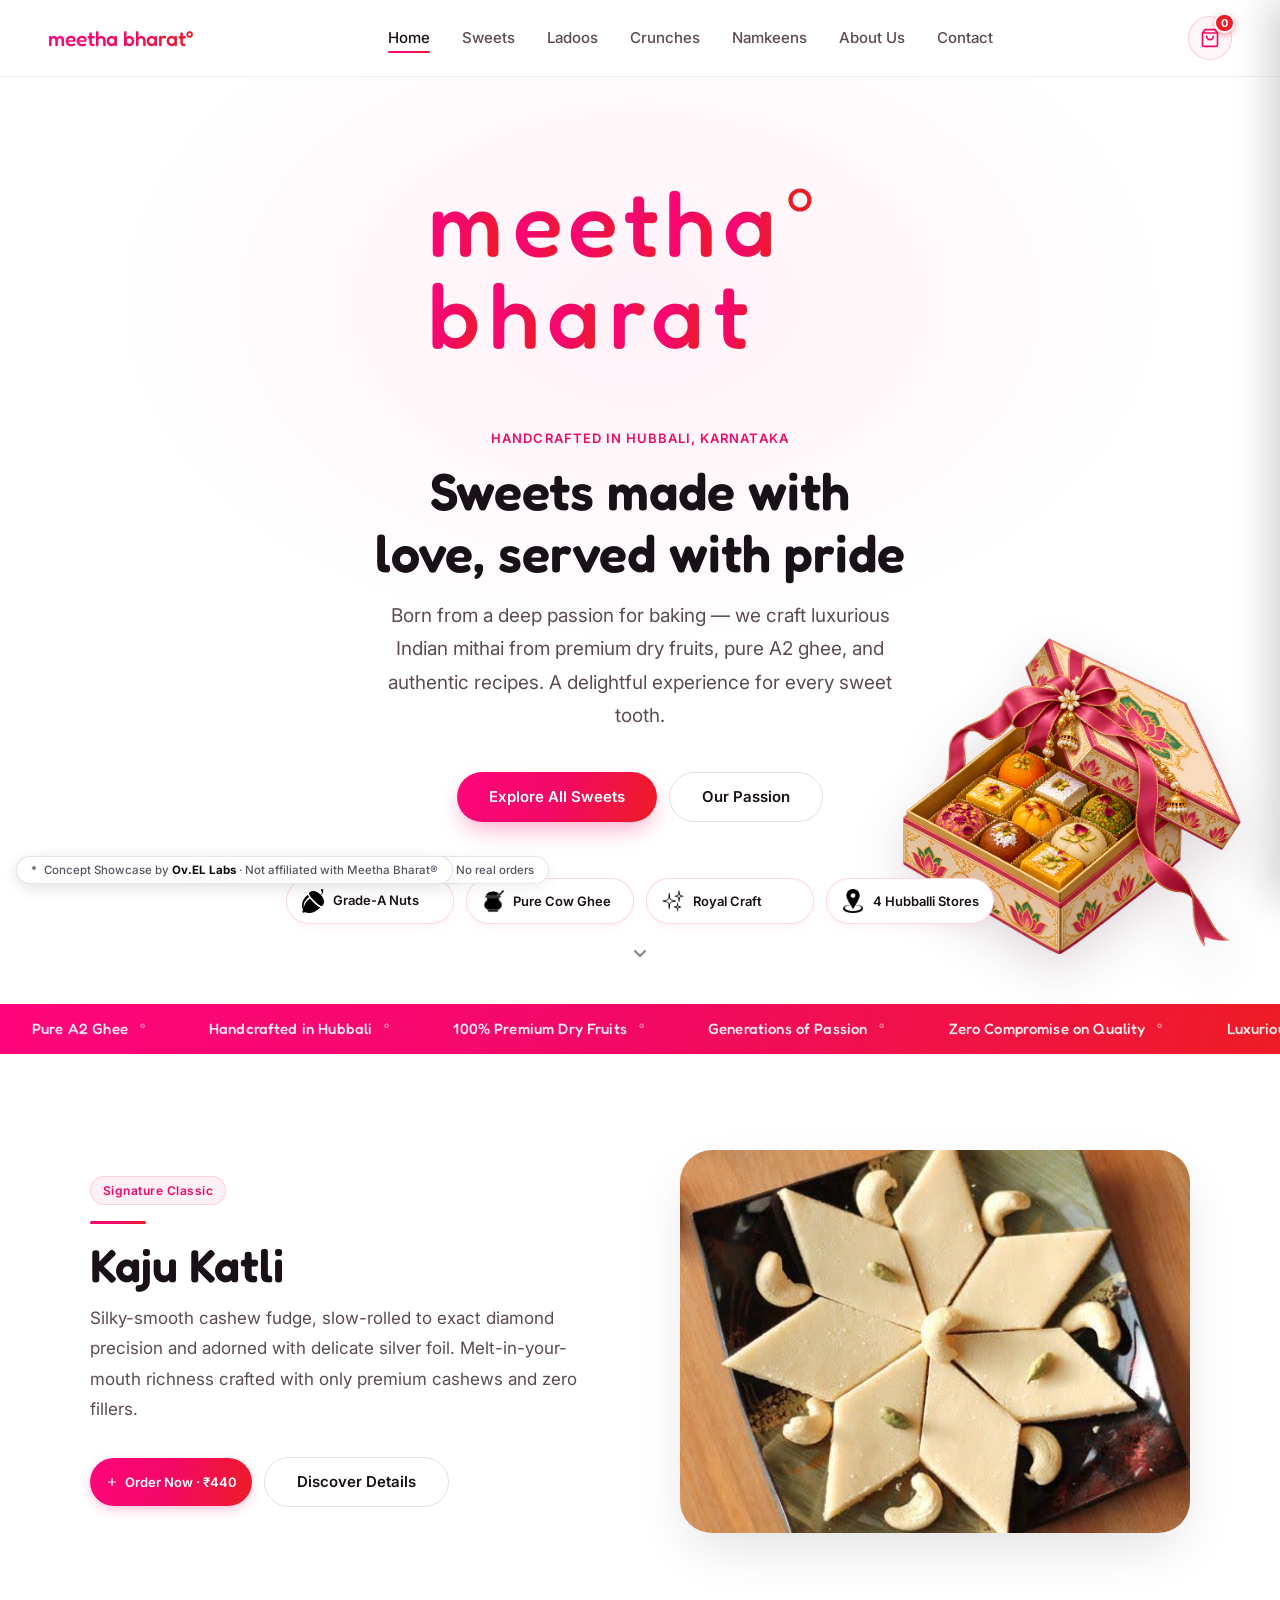
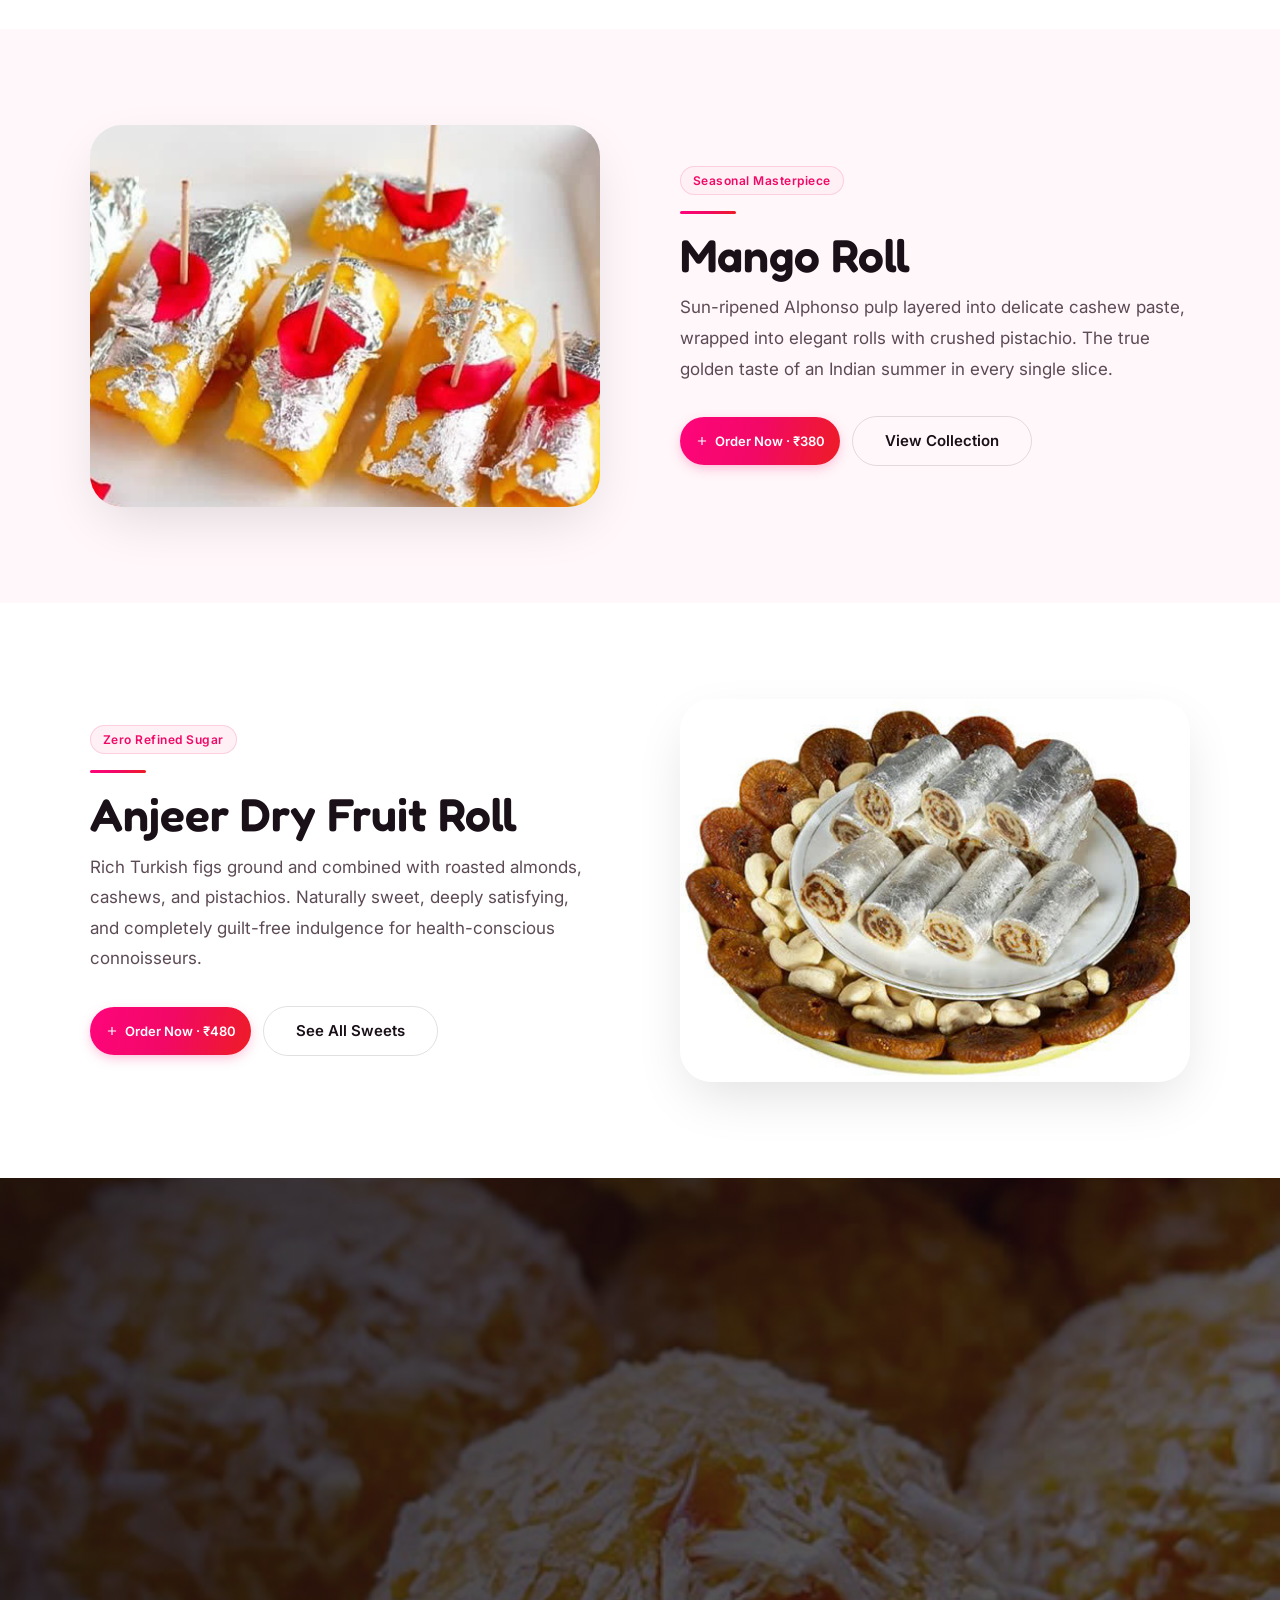
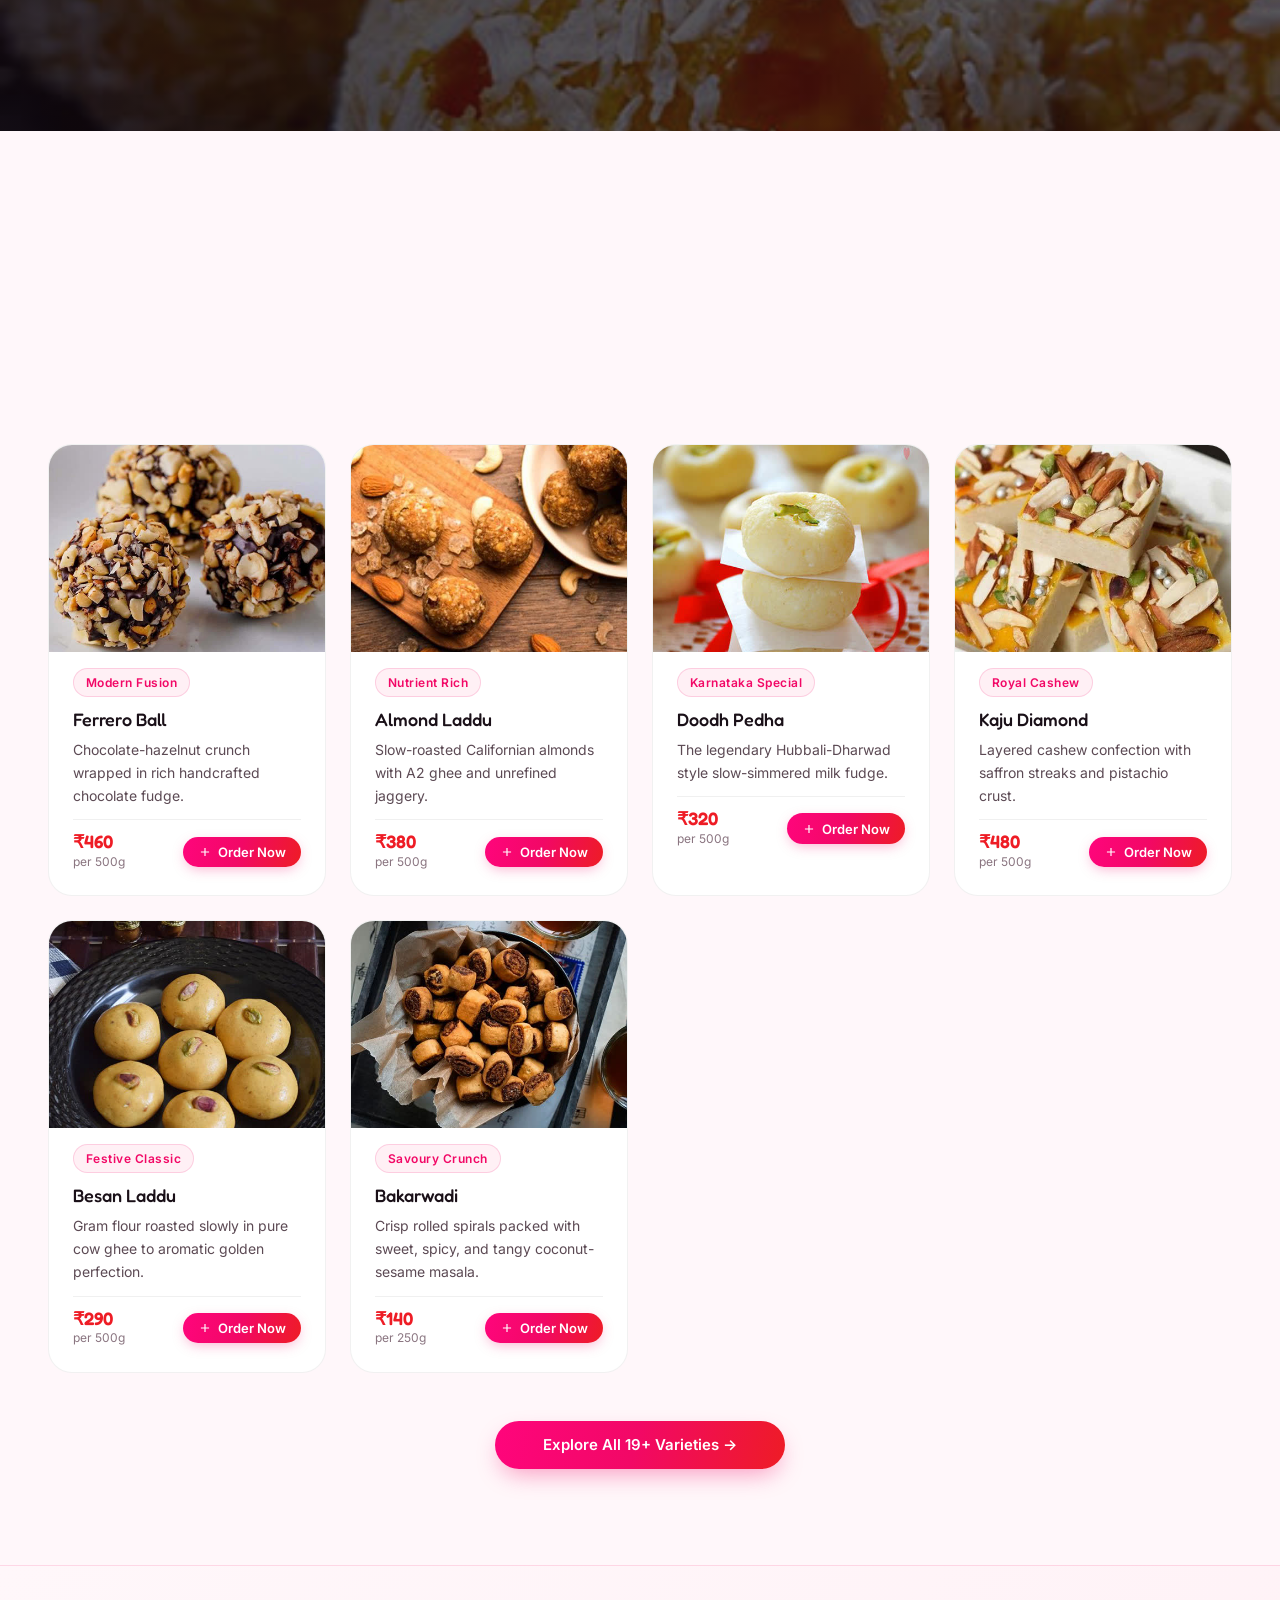
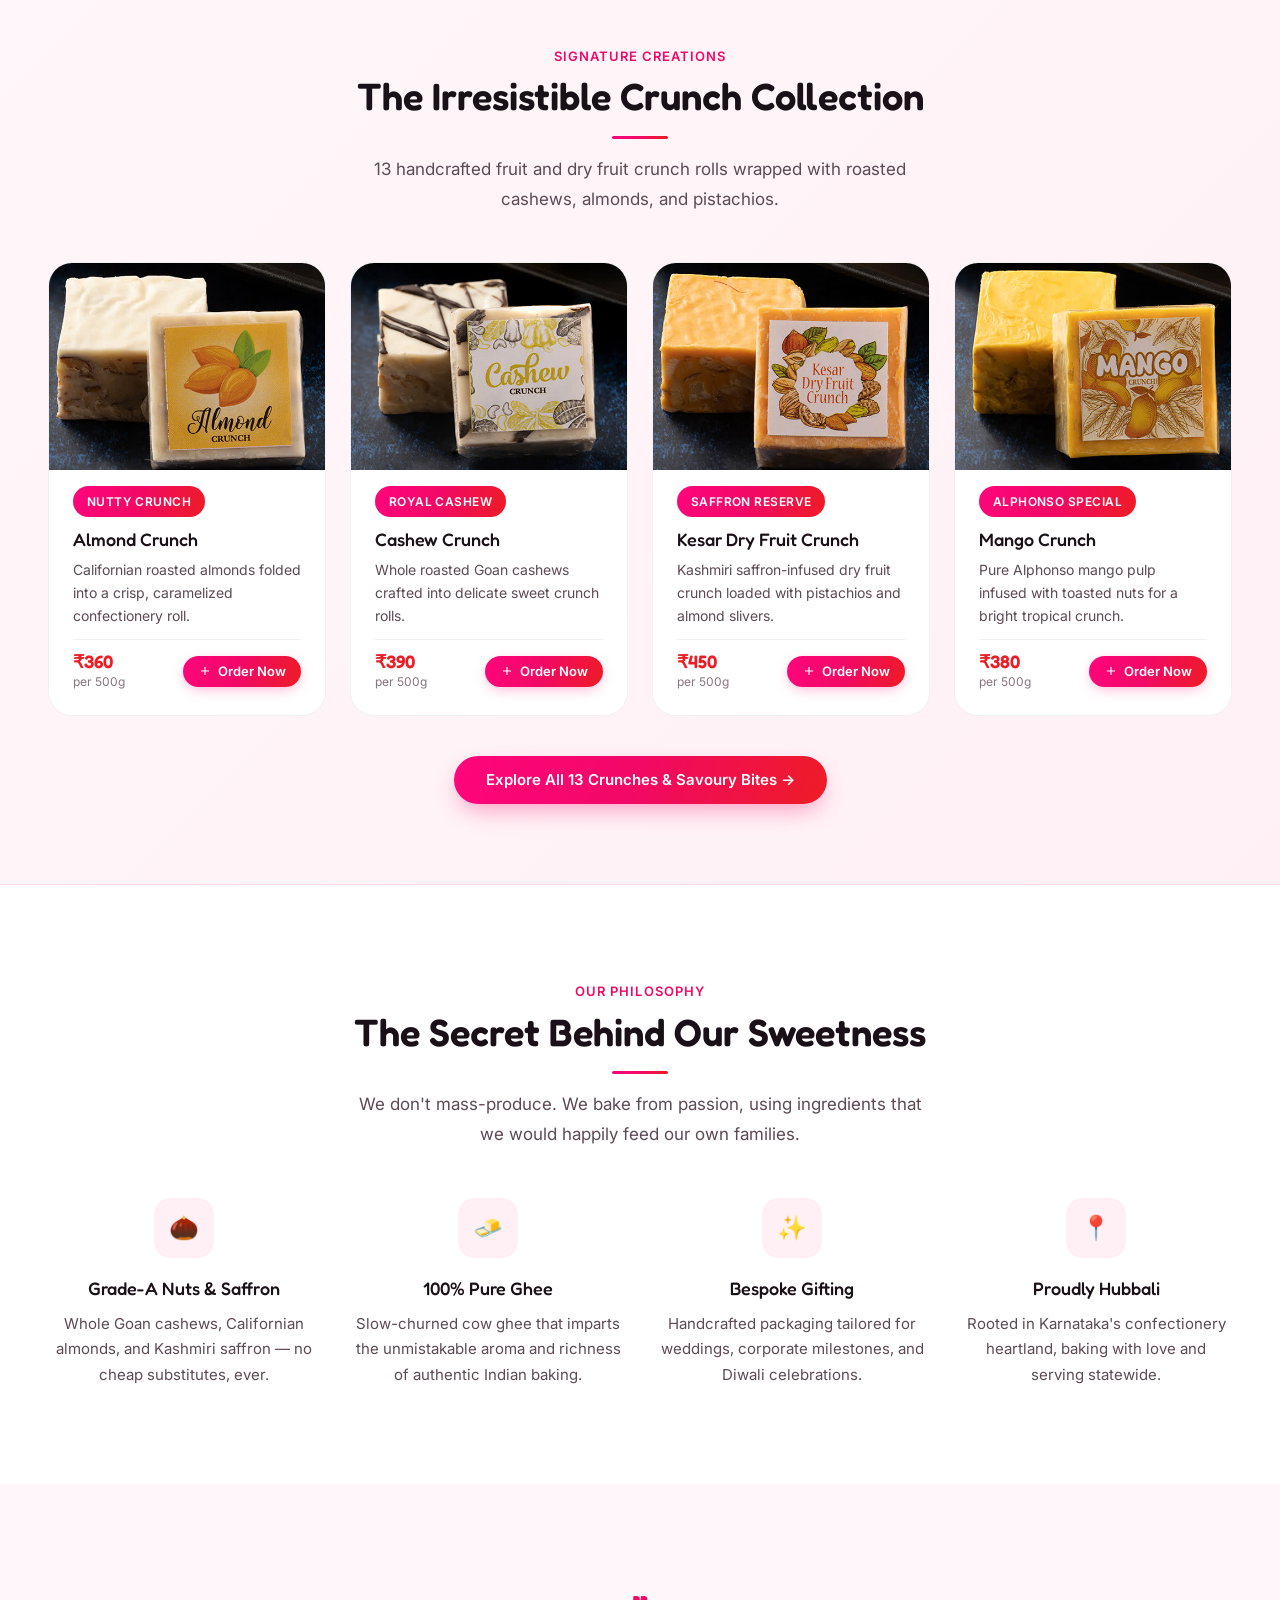
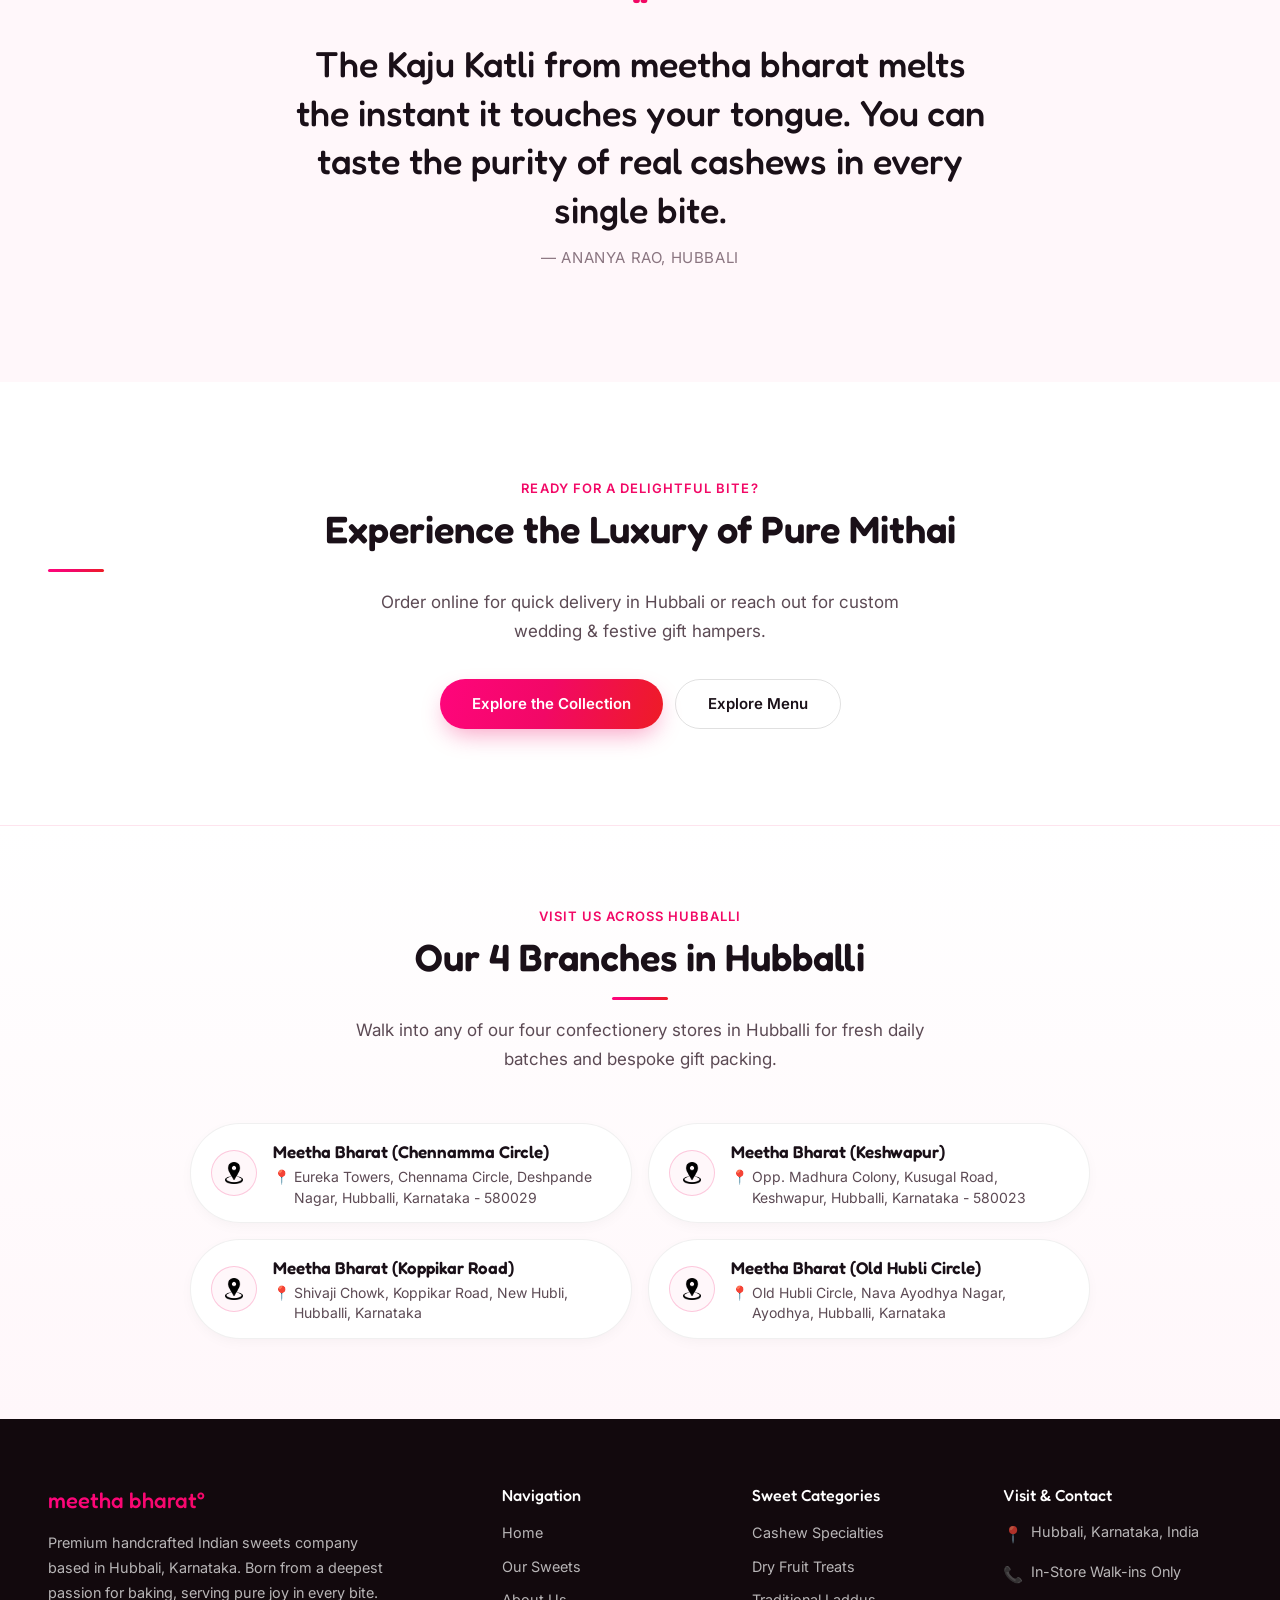
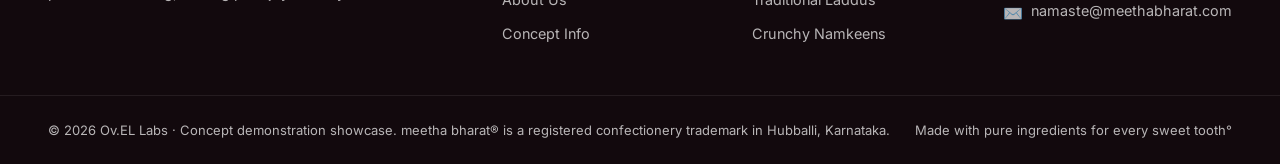
==== commit 0e487f56: "Compress assets to increase performance" ====
--- a/index.html
+++ b/index.html
@@ -2,6 +2,7 @@
 <html lang="en">
 <head>
   <meta charset="utf-8">
+  <link rel="icon" href="assets/icons/favicon.svg" type="image/svg+xml">
   <meta name="viewport" content="width=device-width, initial-scale=1">
 
   <!-- SEO: Unique, descriptive title — primary topic first, brand last (SEOSKILL.md) -->
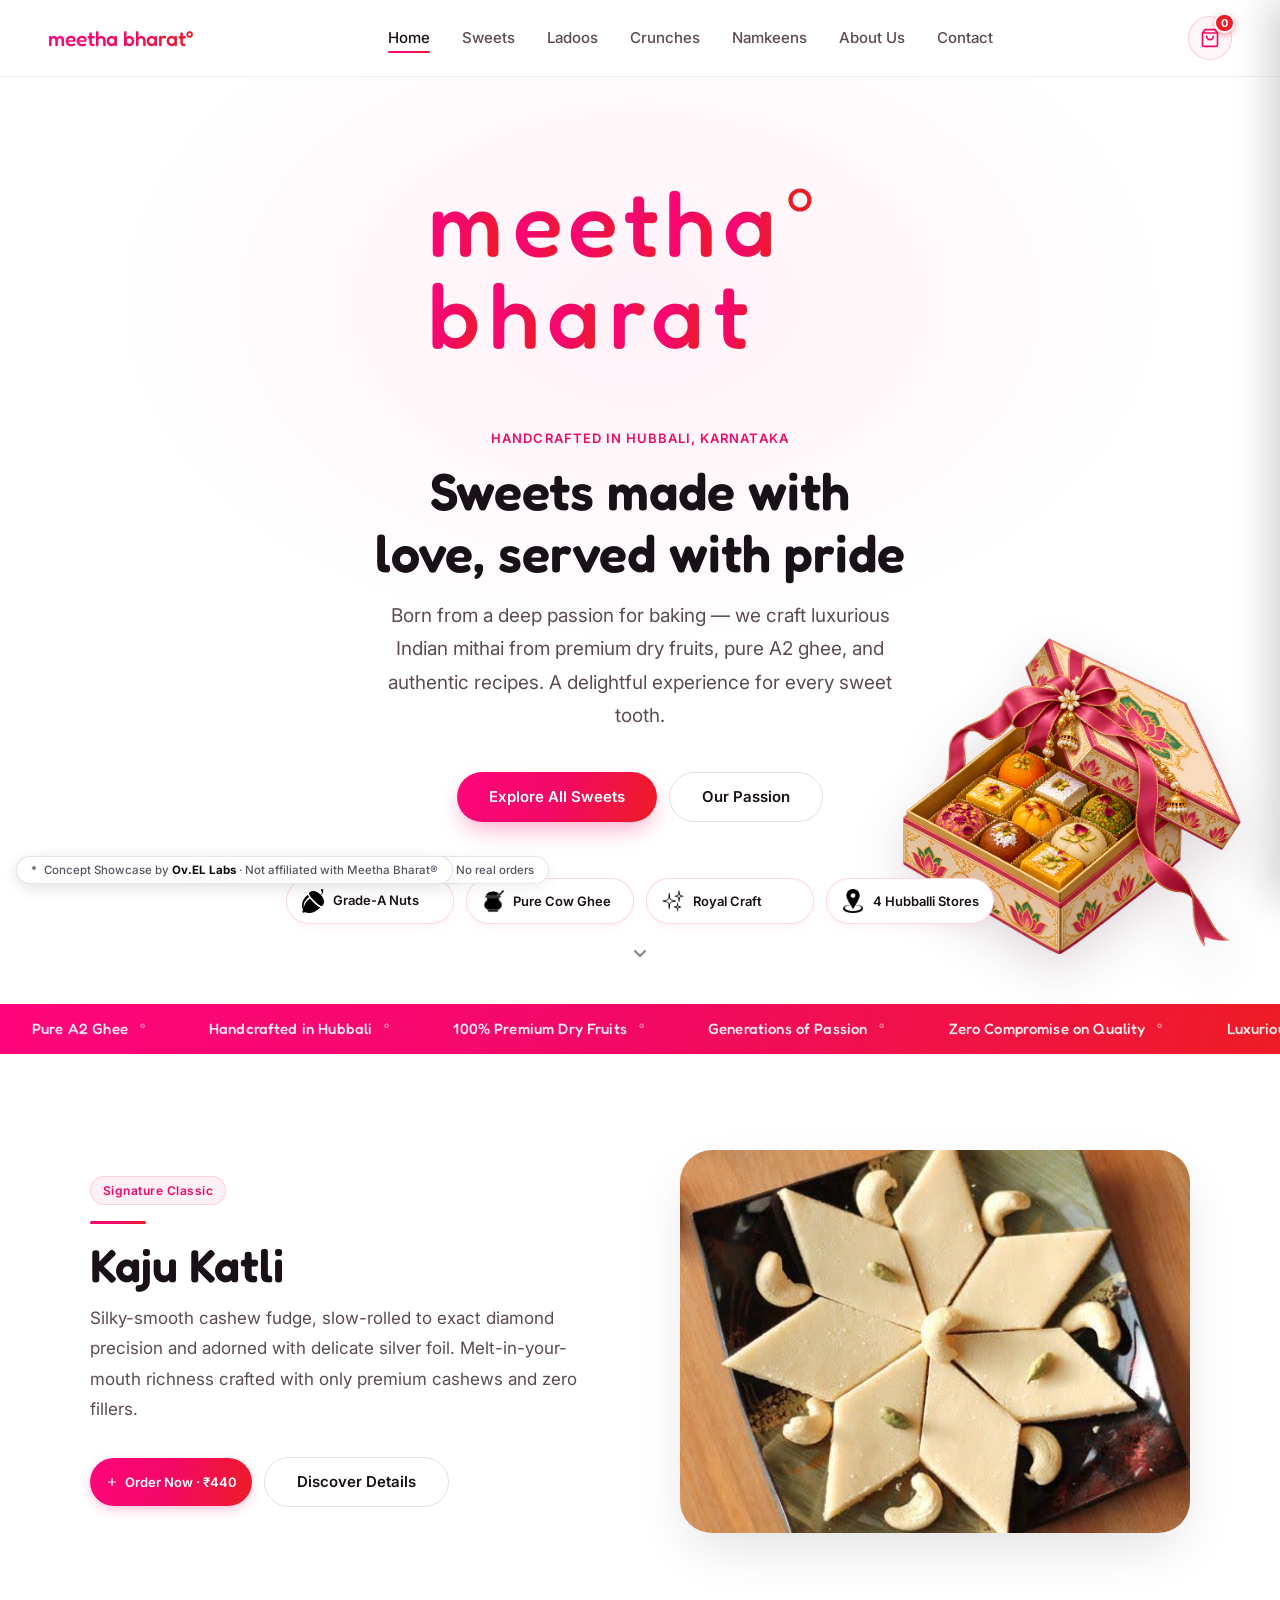
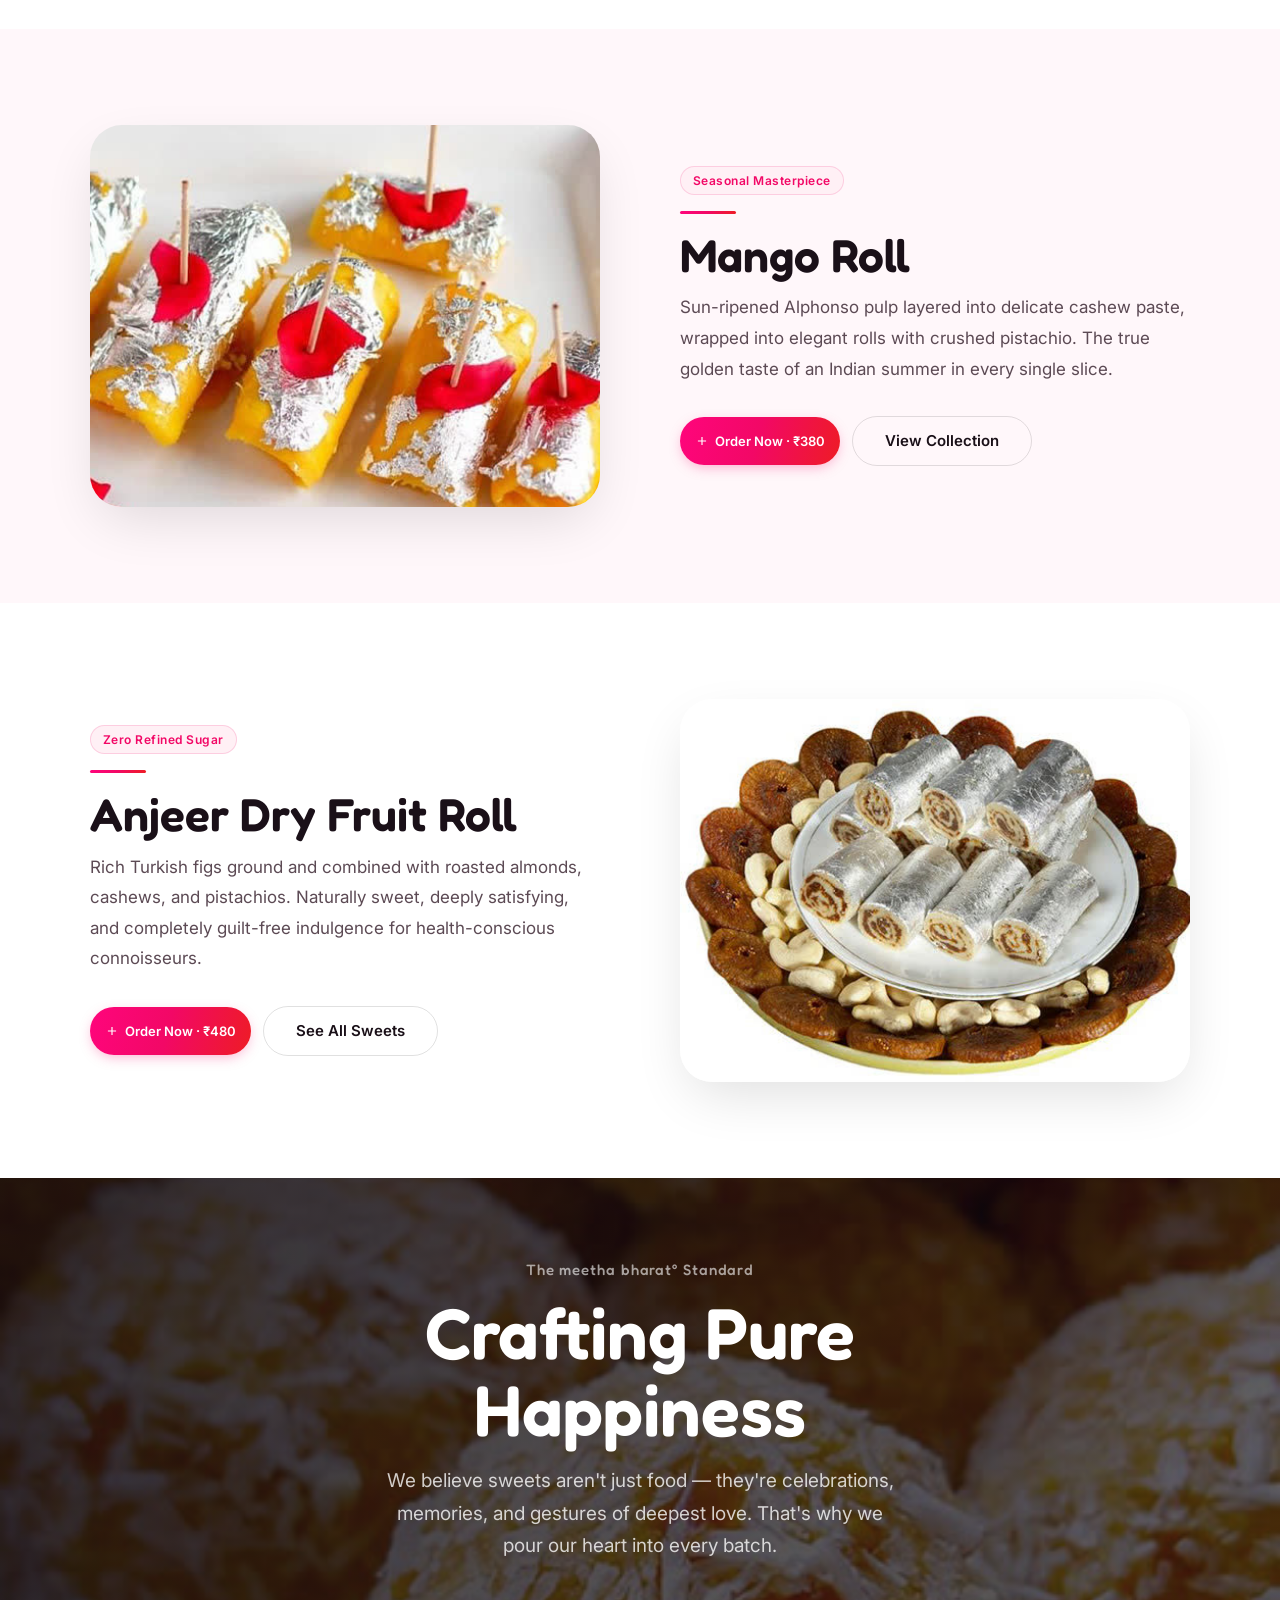
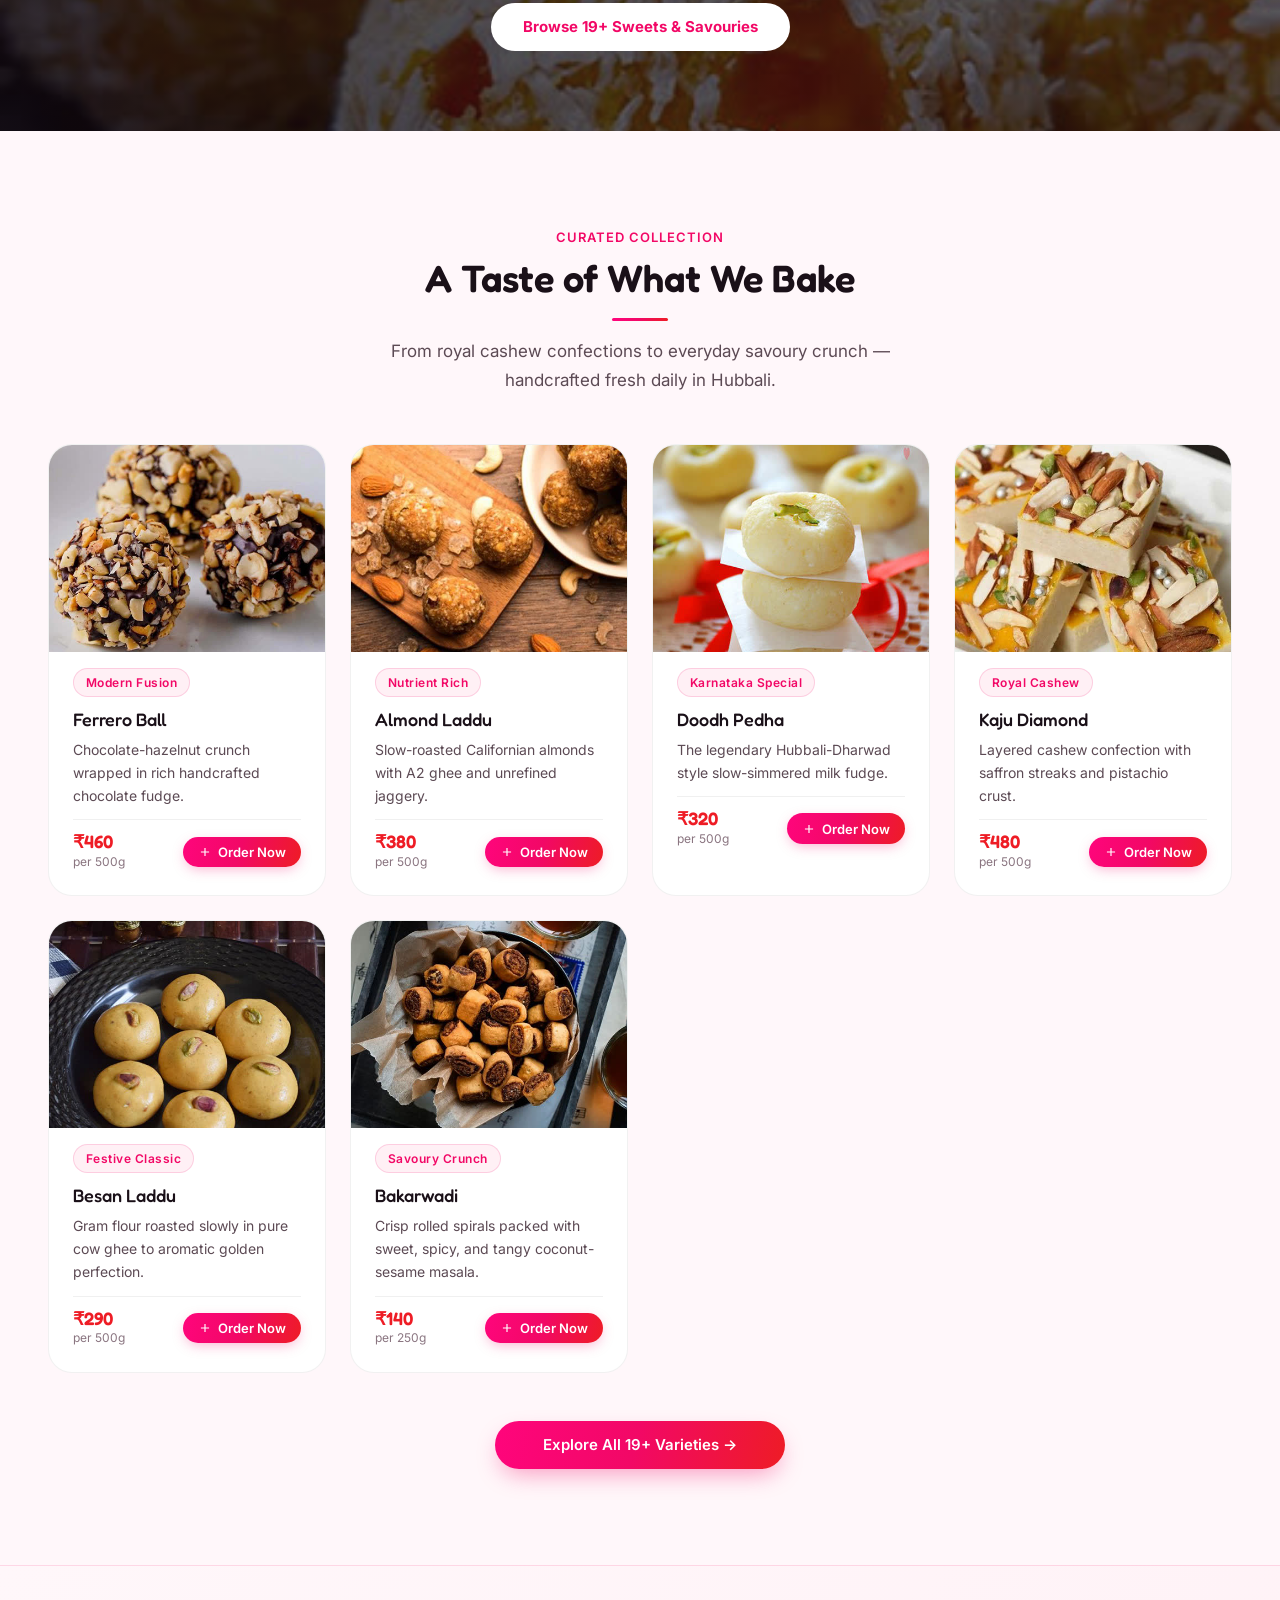
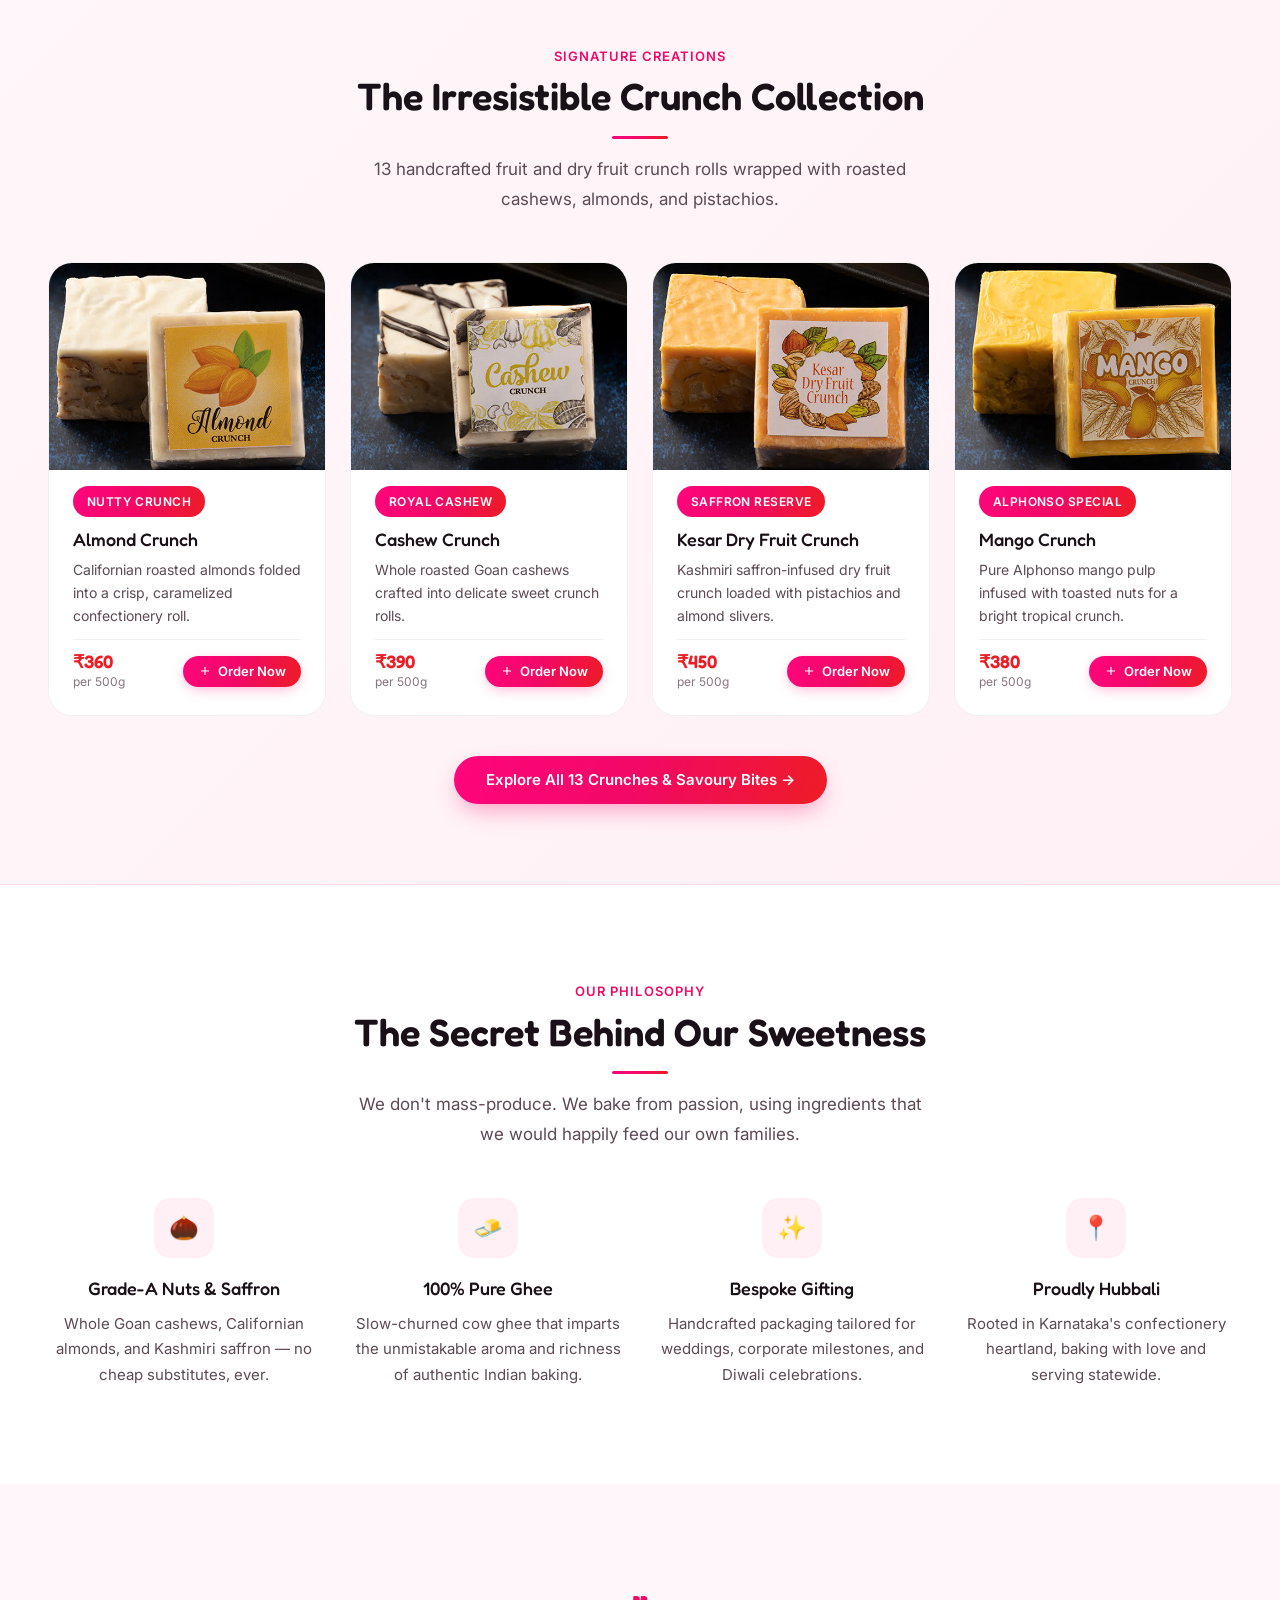
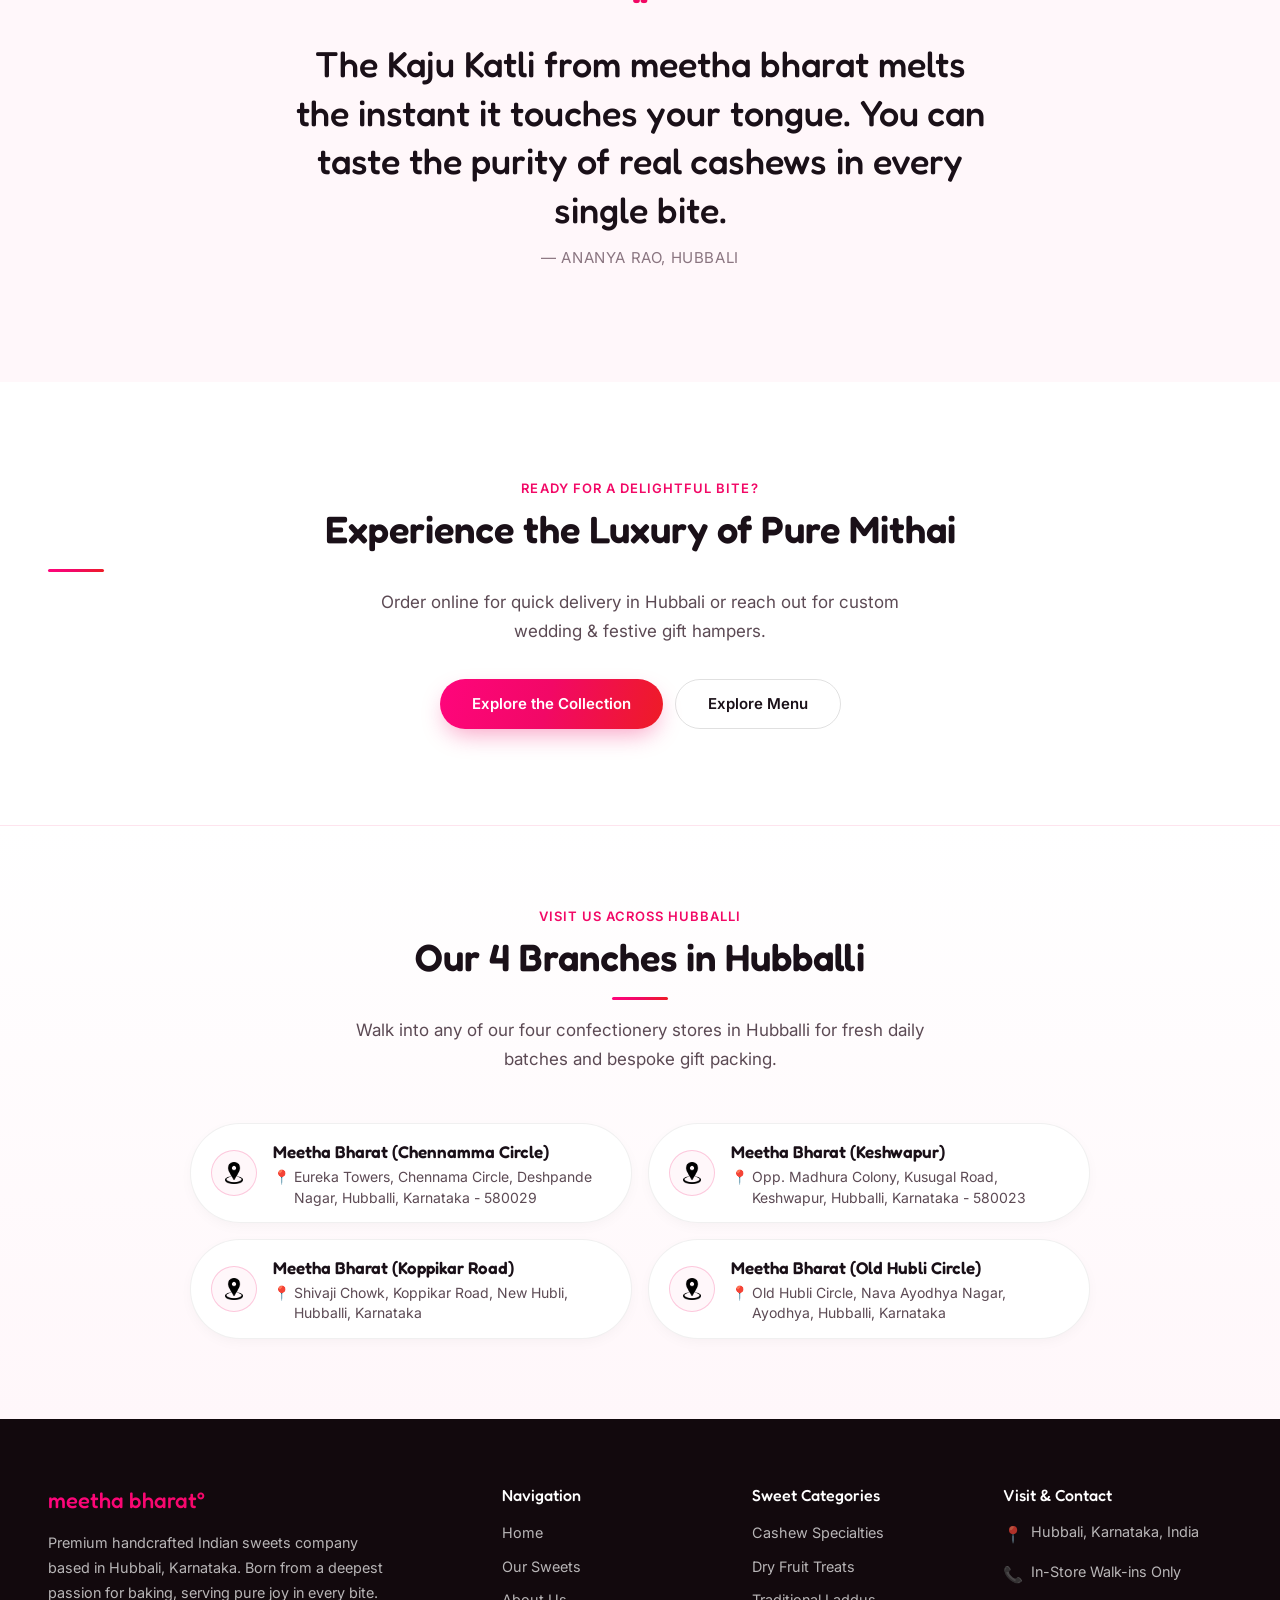
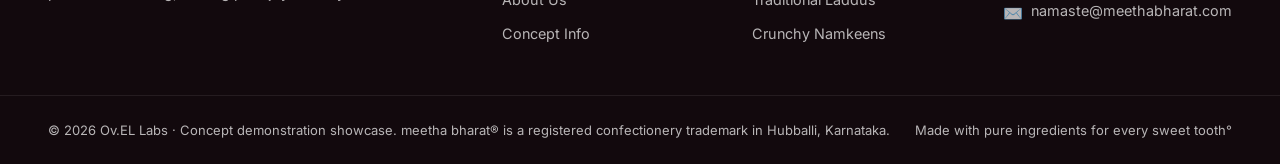
==== commit 8903abd6: "Remove lazy load to increase performance" ====
--- a/index.html
+++ b/index.html
@@ -307,7 +307,7 @@
             <img src="assets/1.-Kaju-Katli.jpg"
                  alt="Diamond-shaped pieces of classic Kaju Katli with silver leaf"
                  width="800" height="600"
-                 loading="lazy" decoding="async">
+                 decoding="async">
           </div>
         </div>
       </div>
@@ -323,7 +323,7 @@
             <img src="assets/Mango roll.jpg"
                  alt="Vibrant Alphonso Mango roll sweet dusted with pistachios"
                  width="800" height="600"
-                 loading="lazy" decoding="async">
+                 decoding="async">
           </div>
           <div class="featured-content reveal">
             <span class="badge">Seasonal Masterpiece</span>
@@ -369,7 +369,7 @@
             <img src="assets/Anjeer dry fruit roll .jpg"
                  alt="Sliced Anjeer Dry Fruit Roll packed with nuts"
                  width="800" height="600"
-                 loading="lazy" decoding="async">
+                 decoding="async">
           </div>
         </div>
       </div>
@@ -382,7 +382,7 @@
       <img src="assets/Mango-wall.jpg"
            alt="Golden warm confectionery spread by meetha bharat"
            class="banner-bg-img"
-           loading="lazy" decoding="async">
+           decoding="async">
       <div class="banner-overlay"></div>
       <div class="banner-content reveal">
         <span class="banner-eyebrow">The meetha bharat° Standard</span>
@@ -413,7 +413,7 @@
             <img src="assets/Ferrero-Ball.jpg"
                  alt="Ferrero Ball with crushed roasted hazelnuts"
                  width="400" height="300"
-                 loading="lazy" decoding="async"
+                 decoding="async"
                  class="sweet-card-img">
             <div class="sweet-card-body">
               <span class="badge" style="margin-bottom: var(--s2);">Modern Fusion</span>
@@ -436,7 +436,7 @@
             <img src="assets/Almond laddu.jpg"
                  alt="Almond laddu made with pure ghee and crushed nuts"
                  width="400" height="300"
-                 loading="lazy" decoding="async"
+                 decoding="async"
                  class="sweet-card-img">
             <div class="sweet-card-body">
               <span class="badge" style="margin-bottom: var(--s2);">Nutrient Rich</span>
@@ -459,7 +459,7 @@
             <img src="assets/doodg-pedha.jpg"
                  alt="Hubbali classic Doodh Pedha garnished with pistachio"
                  width="400" height="300"
-                 loading="lazy" decoding="async"
+                 decoding="async"
                  class="sweet-card-img">
             <div class="sweet-card-body">
               <span class="badge" style="margin-bottom: var(--s2);">Karnataka Special</span>
@@ -482,7 +482,7 @@
             <img src="assets/kaju-Diamond.jpg"
                  alt="Kaju Diamond cashew sweet"
                  width="400" height="300"
-                 loading="lazy" decoding="async"
+                 decoding="async"
                  class="sweet-card-img">
             <div class="sweet-card-body">
               <span class="badge" style="margin-bottom: var(--s2);">Royal Cashew</span>
@@ -505,7 +505,7 @@
             <img src="assets/Basan ka ladduu .jpg"
                  alt="Golden Besan Laddu with cardamon"
                  width="400" height="300"
-                 loading="lazy" decoding="async"
+                 decoding="async"
                  class="sweet-card-img">
             <div class="sweet-card-body">
               <span class="badge" style="margin-bottom: var(--s2);">Festive Classic</span>
@@ -528,7 +528,7 @@
             <img src="assets/bakarwadi .jpg"
                  alt="Spicy spiral Bakarwadi namkeen"
                  width="400" height="300"
-                 loading="lazy" decoding="async"
+                 decoding="async"
                  class="sweet-card-img">
             <div class="sweet-card-body">
               <span class="badge" style="margin-bottom: var(--s2);">Savoury Crunch</span>
@@ -573,7 +573,7 @@
         <div class="sweets-grid">
           <!-- Almond Crunch -->
           <article class="sweet-card reveal">
-            <img src="assets/Alomond-crunch.jpg" alt="Almond Crunch roll" width="400" height="300" loading="lazy" decoding="async" class="sweet-card-img">
+            <img src="assets/Alomond-crunch.jpg" alt="Almond Crunch roll" width="400" height="300" decoding="async" class="sweet-card-img">
             <div class="sweet-card-body">
               <span class="crunch-pill-tag" style="margin-bottom: var(--s2);">Nutty Crunch</span>
               <h3 class="sweet-card-name">Almond Crunch</h3>
@@ -593,7 +593,7 @@
 
           <!-- Cashew Crunch -->
           <article class="sweet-card reveal">
-            <img src="assets/Cashwe-Crunch.jpg" alt="Cashew Crunch sweet" width="400" height="300" loading="lazy" decoding="async" class="sweet-card-img">
+            <img src="assets/Cashwe-Crunch.jpg" alt="Cashew Crunch sweet" width="400" height="300" decoding="async" class="sweet-card-img">
             <div class="sweet-card-body">
               <span class="crunch-pill-tag" style="margin-bottom: var(--s2);">Royal Cashew</span>
               <h3 class="sweet-card-name">Cashew Crunch</h3>
@@ -613,7 +613,7 @@
 
           <!-- Kesar Dry Fruit Crunch -->
           <article class="sweet-card reveal">
-            <img src="assets/Kesar dry fruit-crunch.jpg" alt="Kesar dry fruit crunch" width="400" height="300" loading="lazy" decoding="async" class="sweet-card-img">
+            <img src="assets/Kesar dry fruit-crunch.jpg" alt="Kesar dry fruit crunch" width="400" height="300" decoding="async" class="sweet-card-img">
             <div class="sweet-card-body">
               <span class="crunch-pill-tag" style="margin-bottom: var(--s2);">Saffron Reserve</span>
               <h3 class="sweet-card-name">Kesar Dry Fruit Crunch</h3>
@@ -633,7 +633,7 @@
 
           <!-- Mango Crunch -->
           <article class="sweet-card reveal">
-            <img src="assets/Mango-Crunch .jpg" alt="Mango Crunch sweet roll" width="400" height="300" loading="lazy" decoding="async" class="sweet-card-img">
+            <img src="assets/Mango-Crunch .jpg" alt="Mango Crunch sweet roll" width="400" height="300" decoding="async" class="sweet-card-img">
             <div class="sweet-card-body">
               <span class="crunch-pill-tag" style="margin-bottom: var(--s2);">Alphonso Special</span>
               <h3 class="sweet-card-name">Mango Crunch</h3>
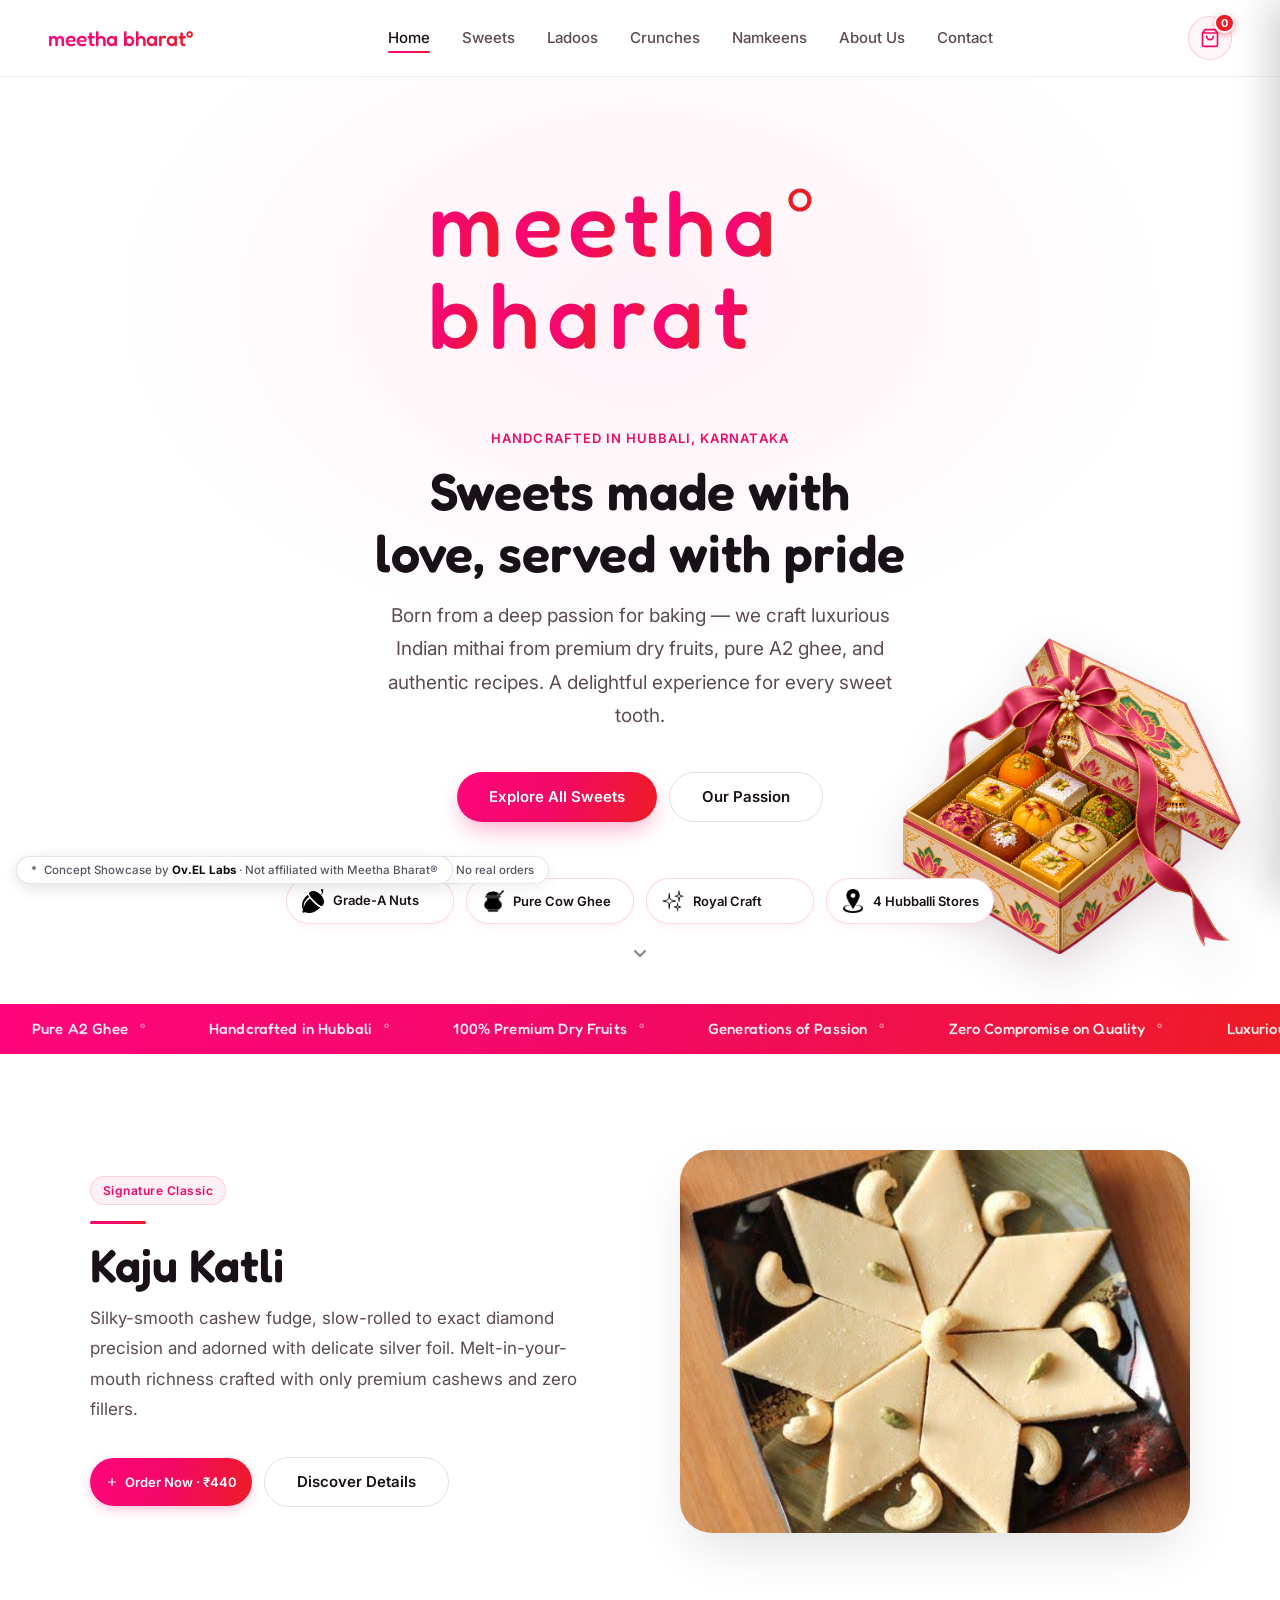
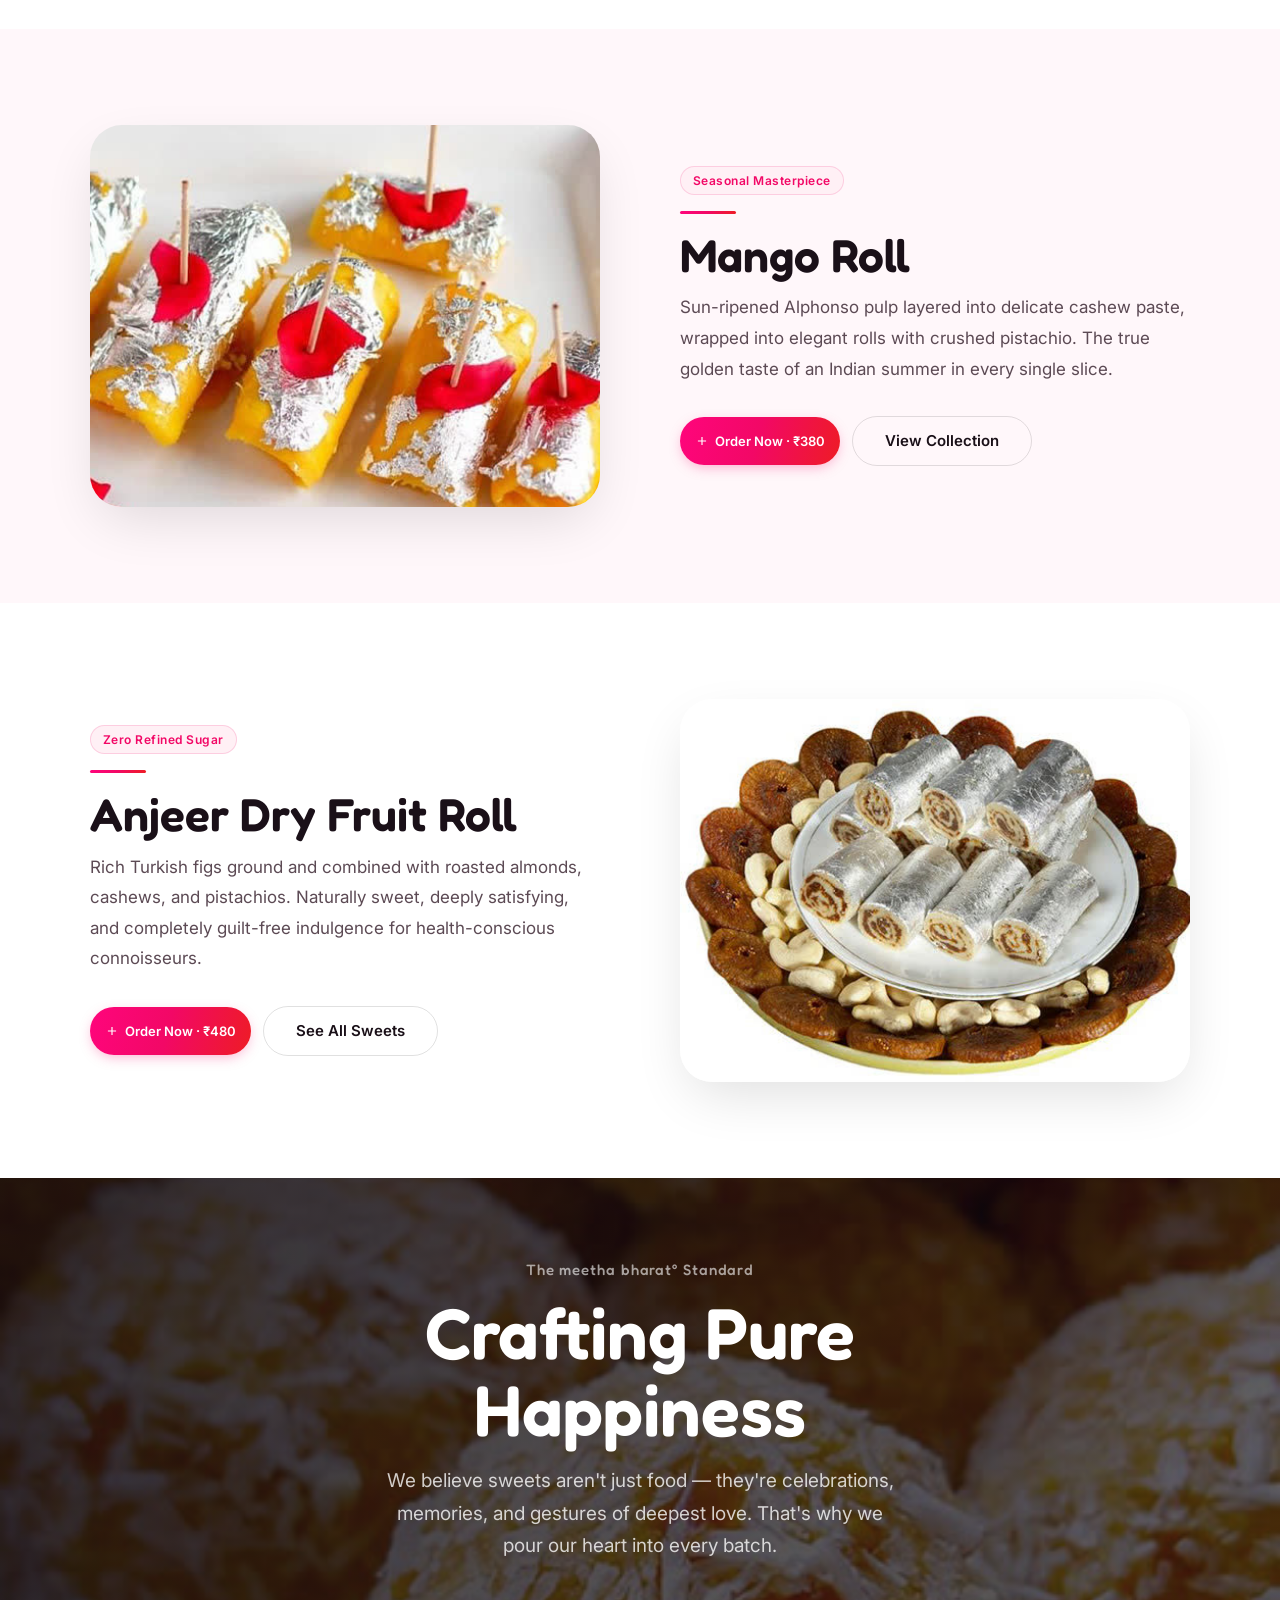
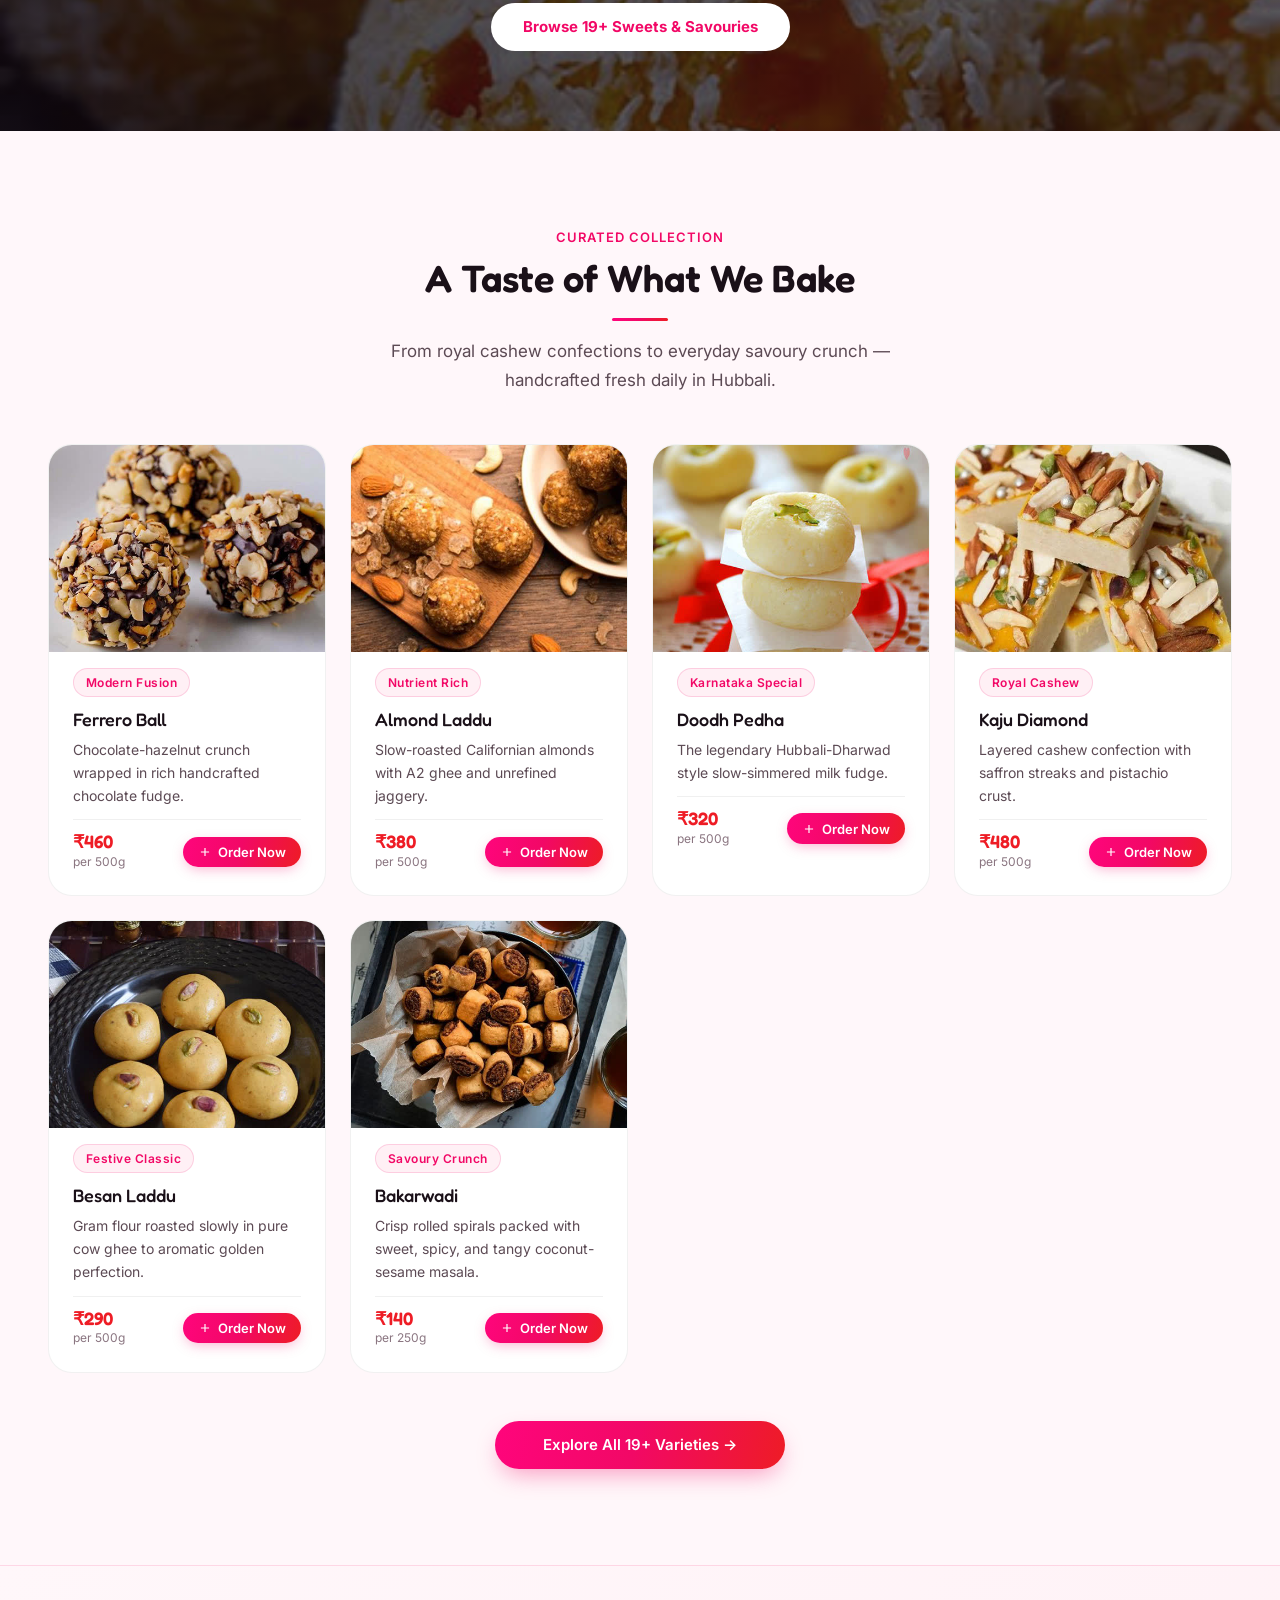
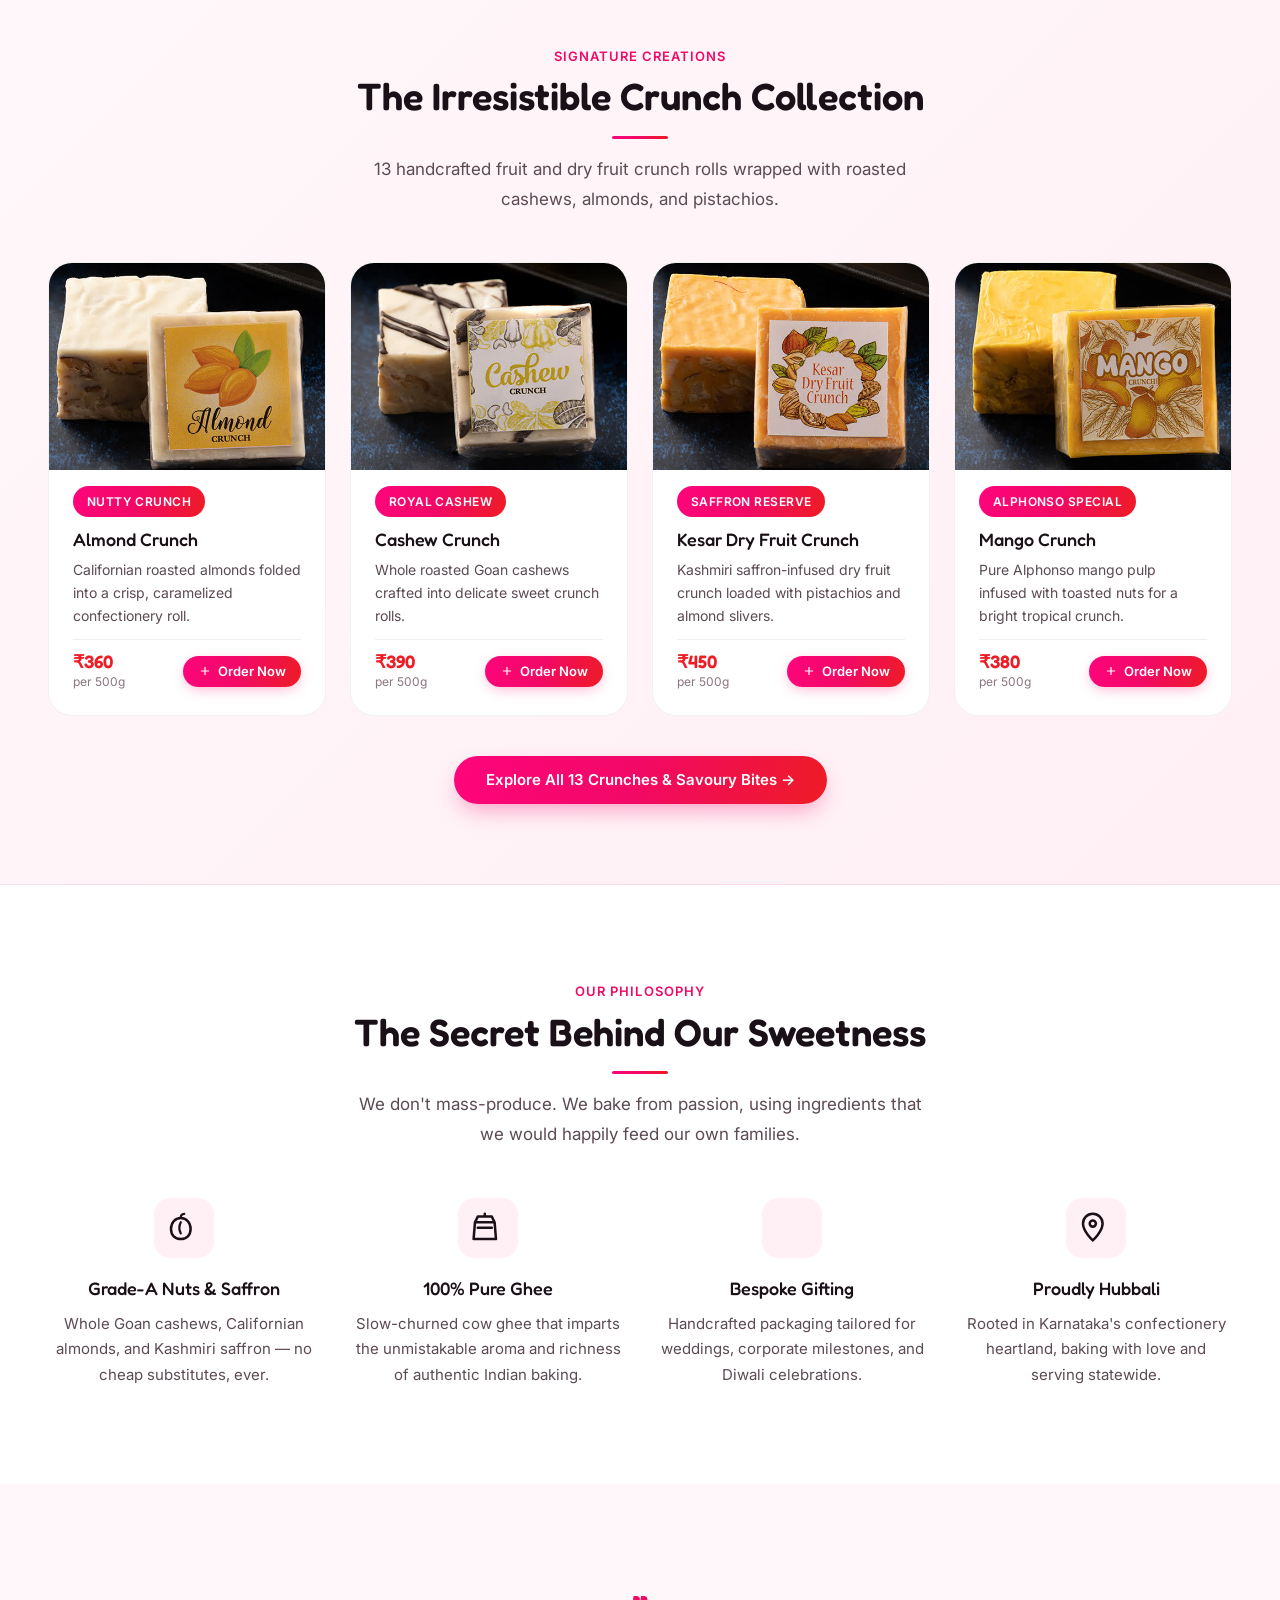
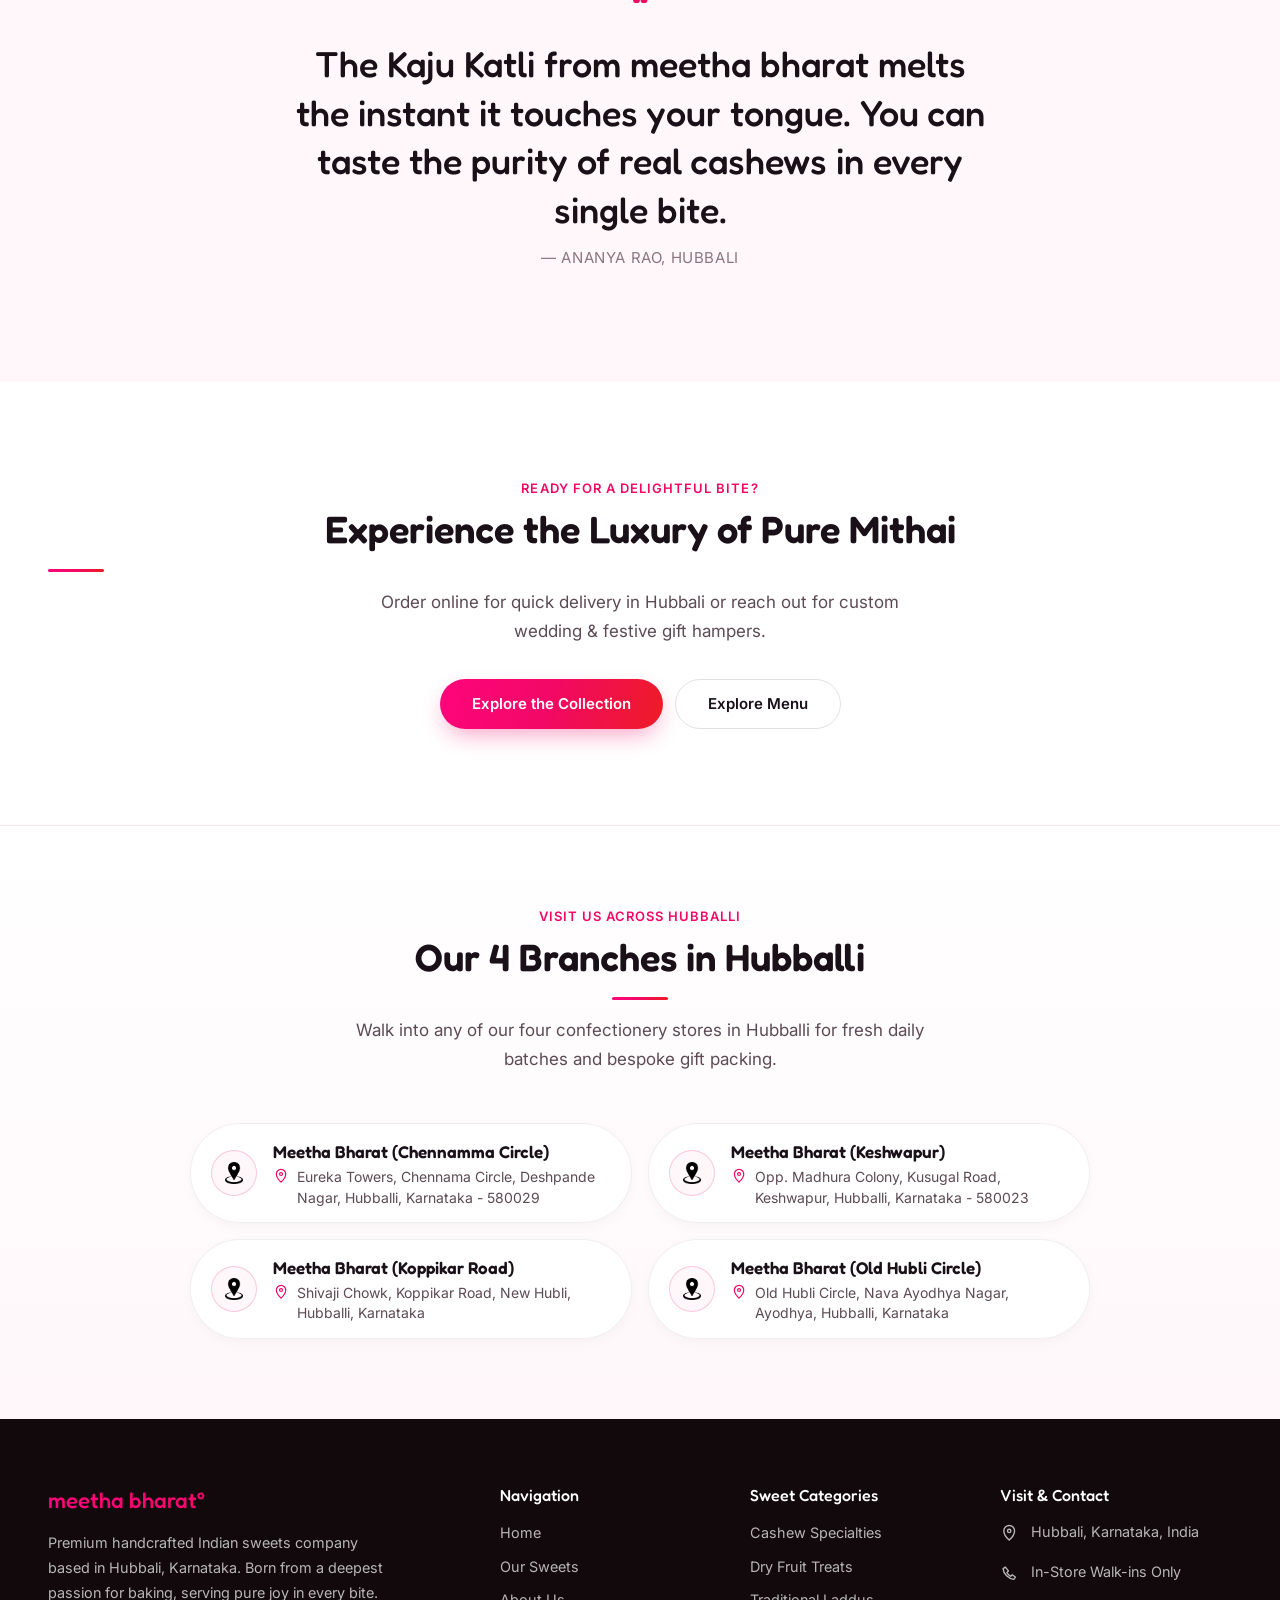
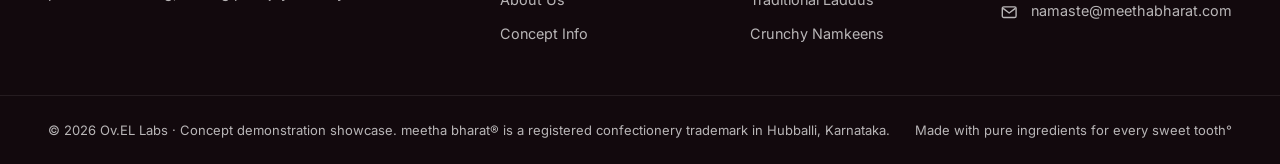
==== commit 721f6dc2: "replace icons with SVG" ====
--- a/index.html
+++ b/index.html
@@ -676,25 +676,25 @@
 
         <div class="values-grid">
           <div class="value-card reveal">
-            <div class="value-icon" aria-hidden="true">🌰</div>
+            <div class="value-icon" aria-hidden="true"><svg class="ui-icon ui-icon-inline" aria-hidden="true"><use href="assets/icons/icons.svg#nuts"></use></svg></div>
             <h3 class="value-title">Grade-A Nuts &amp; Saffron</h3>
             <p class="value-text">Whole Goan cashews, Californian almonds, and Kashmiri saffron — no cheap substitutes, ever.</p>
           </div>
 
           <div class="value-card reveal">
-            <div class="value-icon" aria-hidden="true">🧈</div>
+            <div class="value-icon" aria-hidden="true"><svg class="ui-icon ui-icon-inline" aria-hidden="true"><use href="assets/icons/icons.svg#ghee"></use></svg></div>
             <h3 class="value-title">100% Pure Ghee</h3>
             <p class="value-text">Slow-churned cow ghee that imparts the unmistakable aroma and richness of authentic Indian baking.</p>
           </div>
 
           <div class="value-card reveal">
-            <div class="value-icon" aria-hidden="true">✨</div>
+            <div class="value-icon" aria-hidden="true"><svg class="ui-icon ui-icon-inline" aria-hidden="true"><use href="assets/icons/icons.svg#sparkles"></use></svg></div>
             <h3 class="value-title">Bespoke Gifting</h3>
             <p class="value-text">Handcrafted packaging tailored for weddings, corporate milestones, and Diwali celebrations.</p>
           </div>
 
           <div class="value-card reveal">
-            <div class="value-icon" aria-hidden="true">📍</div>
+            <div class="value-icon" aria-hidden="true"><svg class="ui-icon ui-icon-inline" aria-hidden="true"><use href="assets/icons/icons.svg#location"></use></svg></div>
             <h3 class="value-title">Proudly Hubbali</h3>
             <p class="value-text">Rooted in Karnataka's confectionery heartland, baking with love and serving statewide.</p>
           </div>
@@ -757,7 +757,7 @@
             <div class="branch-info">
               <h3 class="branch-title">Meetha Bharat (Chennamma Circle)</h3>
               <p class="branch-address">
-                <span class="branch-address-pin" aria-hidden="true">📍</span>
+                <span class="branch-address-pin" aria-hidden="true"><svg class="ui-icon ui-icon-inline" aria-hidden="true"><use href="assets/icons/icons.svg#location"></use></svg></span>
                 Eureka Towers, Chennama Circle, Deshpande Nagar, Hubballi, Karnataka - 580029
               </p>
             </div>
@@ -771,7 +771,7 @@
             <div class="branch-info">
               <h3 class="branch-title">Meetha Bharat (Keshwapur)</h3>
               <p class="branch-address">
-                <span class="branch-address-pin" aria-hidden="true">📍</span>
+                <span class="branch-address-pin" aria-hidden="true"><svg class="ui-icon ui-icon-inline" aria-hidden="true"><use href="assets/icons/icons.svg#location"></use></svg></span>
                 Opp. Madhura Colony, Kusugal Road, Keshwapur, Hubballi, Karnataka - 580023
               </p>
             </div>
@@ -785,7 +785,7 @@
             <div class="branch-info">
               <h3 class="branch-title">Meetha Bharat (Koppikar Road)</h3>
               <p class="branch-address">
-                <span class="branch-address-pin" aria-hidden="true">📍</span>
+                <span class="branch-address-pin" aria-hidden="true"><svg class="ui-icon ui-icon-inline" aria-hidden="true"><use href="assets/icons/icons.svg#location"></use></svg></span>
                 Shivaji Chowk, Koppikar Road, New Hubli, Hubballi, Karnataka
               </p>
             </div>
@@ -799,7 +799,7 @@
             <div class="branch-info">
               <h3 class="branch-title">Meetha Bharat (Old Hubli Circle)</h3>
               <p class="branch-address">
-                <span class="branch-address-pin" aria-hidden="true">📍</span>
+                <span class="branch-address-pin" aria-hidden="true"><svg class="ui-icon ui-icon-inline" aria-hidden="true"><use href="assets/icons/icons.svg#location"></use></svg></span>
                 Old Hubli Circle, Nava Ayodhya Nagar, Ayodhya, Hubballi, Karnataka
               </p>
             </div>
@@ -845,15 +845,15 @@
         <div>
           <p class="footer-col-title">Visit &amp; Contact</p>
           <div class="footer-contact-line">
-            <span class="footer-contact-icon" aria-hidden="true">📍</span>
+            <span class="footer-contact-icon" aria-hidden="true"><svg class="ui-icon ui-icon-inline" aria-hidden="true"><use href="assets/icons/icons.svg#location"></use></svg></span>
             <span>Hubbali, Karnataka, India</span>
           </div>
           <div class="footer-contact-line">
-            <span class="footer-contact-icon" aria-hidden="true">📞</span>
+            <span class="footer-contact-icon" aria-hidden="true"><svg class="ui-icon ui-icon-inline" aria-hidden="true"><use href="assets/icons/icons.svg#phone"></use></svg></span>
             <span>In-Store Walk-ins Only</span>
           </div>
           <div class="footer-contact-line">
-            <span class="footer-contact-icon" aria-hidden="true">✉️</span>
+            <span class="footer-contact-icon" aria-hidden="true"><svg class="ui-icon ui-icon-inline" aria-hidden="true"><use href="assets/icons/icons.svg#mail"></use></svg></span>
             <span>namaste@meethabharat.com</span>
           </div>
         </div>
--- a/assets/css/main.css
+++ b/assets/css/main.css
@@ -1310,6 +1310,12 @@
 .info-card:hover { transform: translateY(-2px); box-shadow: 0 8px 24px -6px rgba(242,8,102,0.12); }
 
 .info-card-icon  { font-size: 1.375rem; margin-bottom: var(--s2); }
+
+/* Reusable custom SVG icons */
+.ui-icon { width: 1.25em; height: 1.25em; display: inline-block; flex: 0 0 auto; fill: none; vertical-align: -0.2em; }
+.ui-icon-inline { width: 1.05em; height: 1.05em; margin-right: 0.3em; vertical-align: -0.15em; }
+.value-icon .ui-icon { width: 1.4em; height: 1.4em; }
+.branch-address-pin .ui-icon, .footer-contact-icon .ui-icon, .info-card-icon .ui-icon { width: 1.15em; height: 1.15em; }
 
 .info-card-title {
   font-family: var(--font-display);
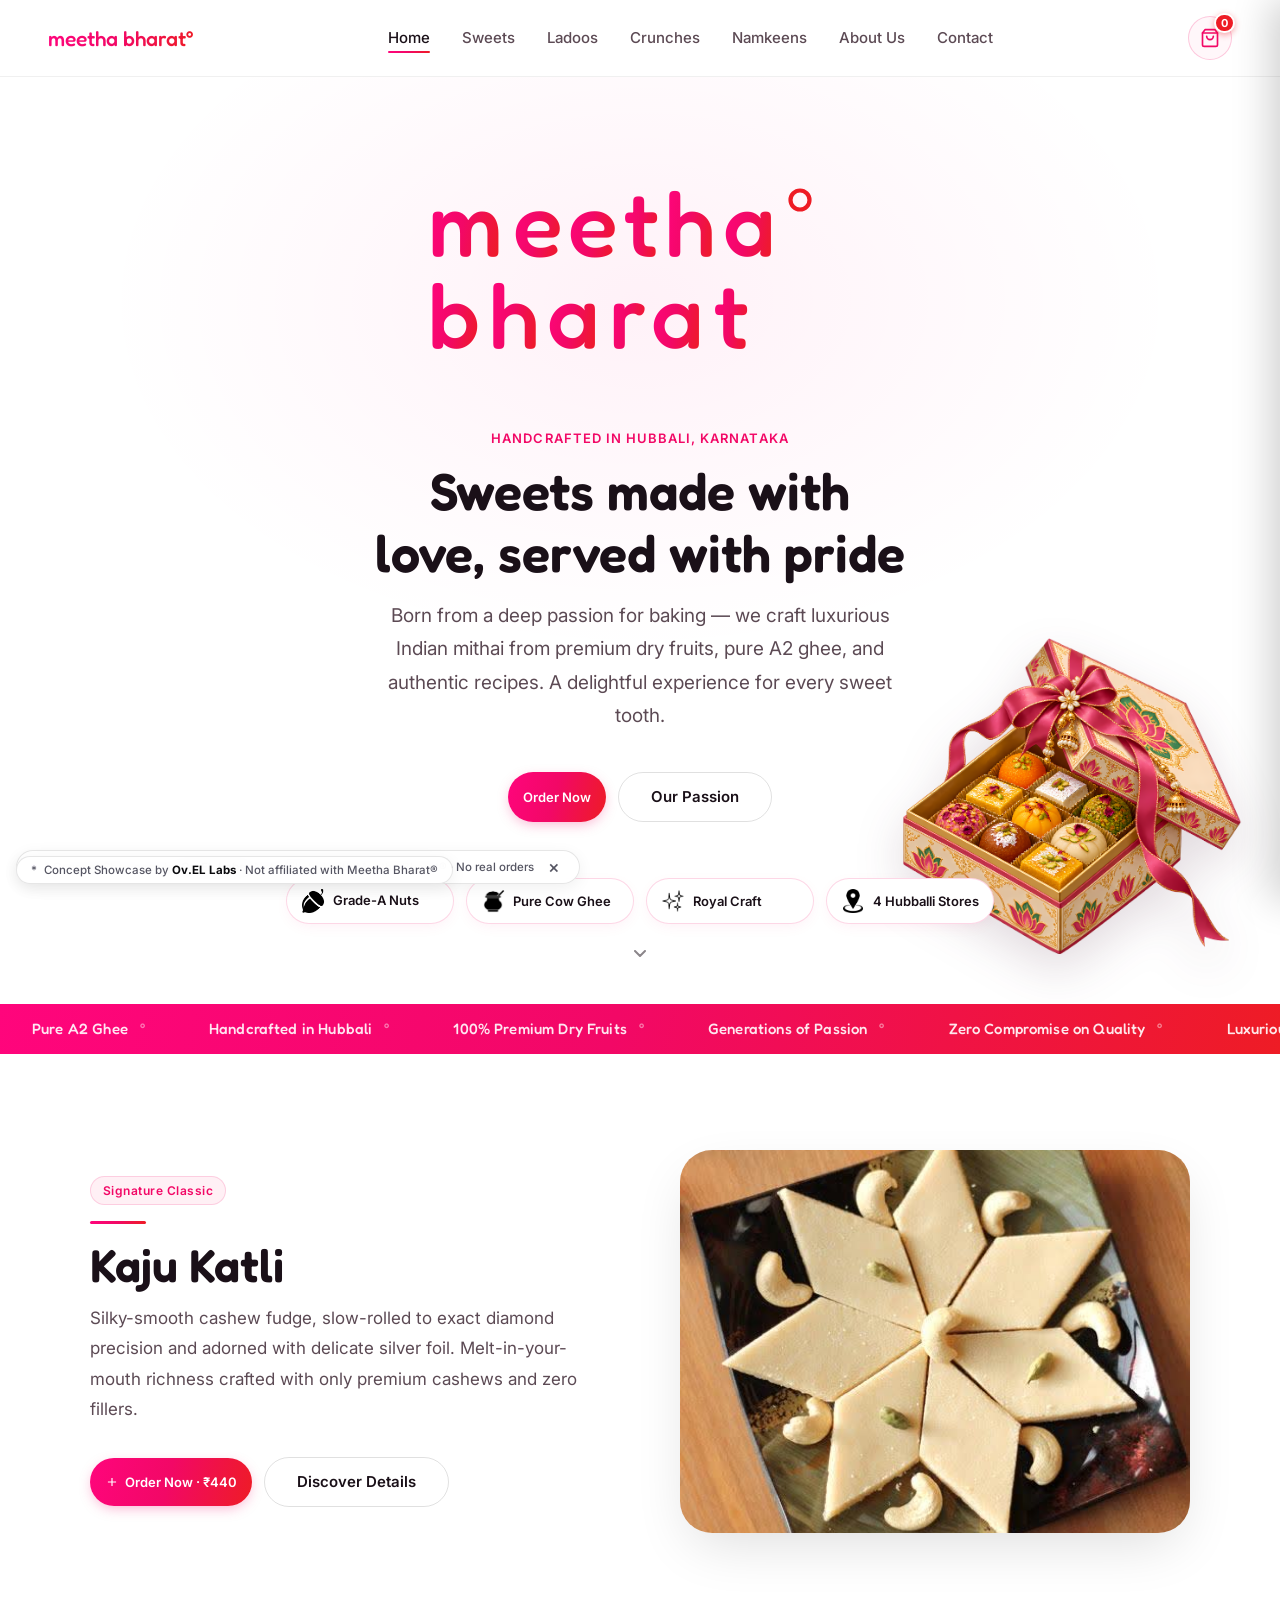
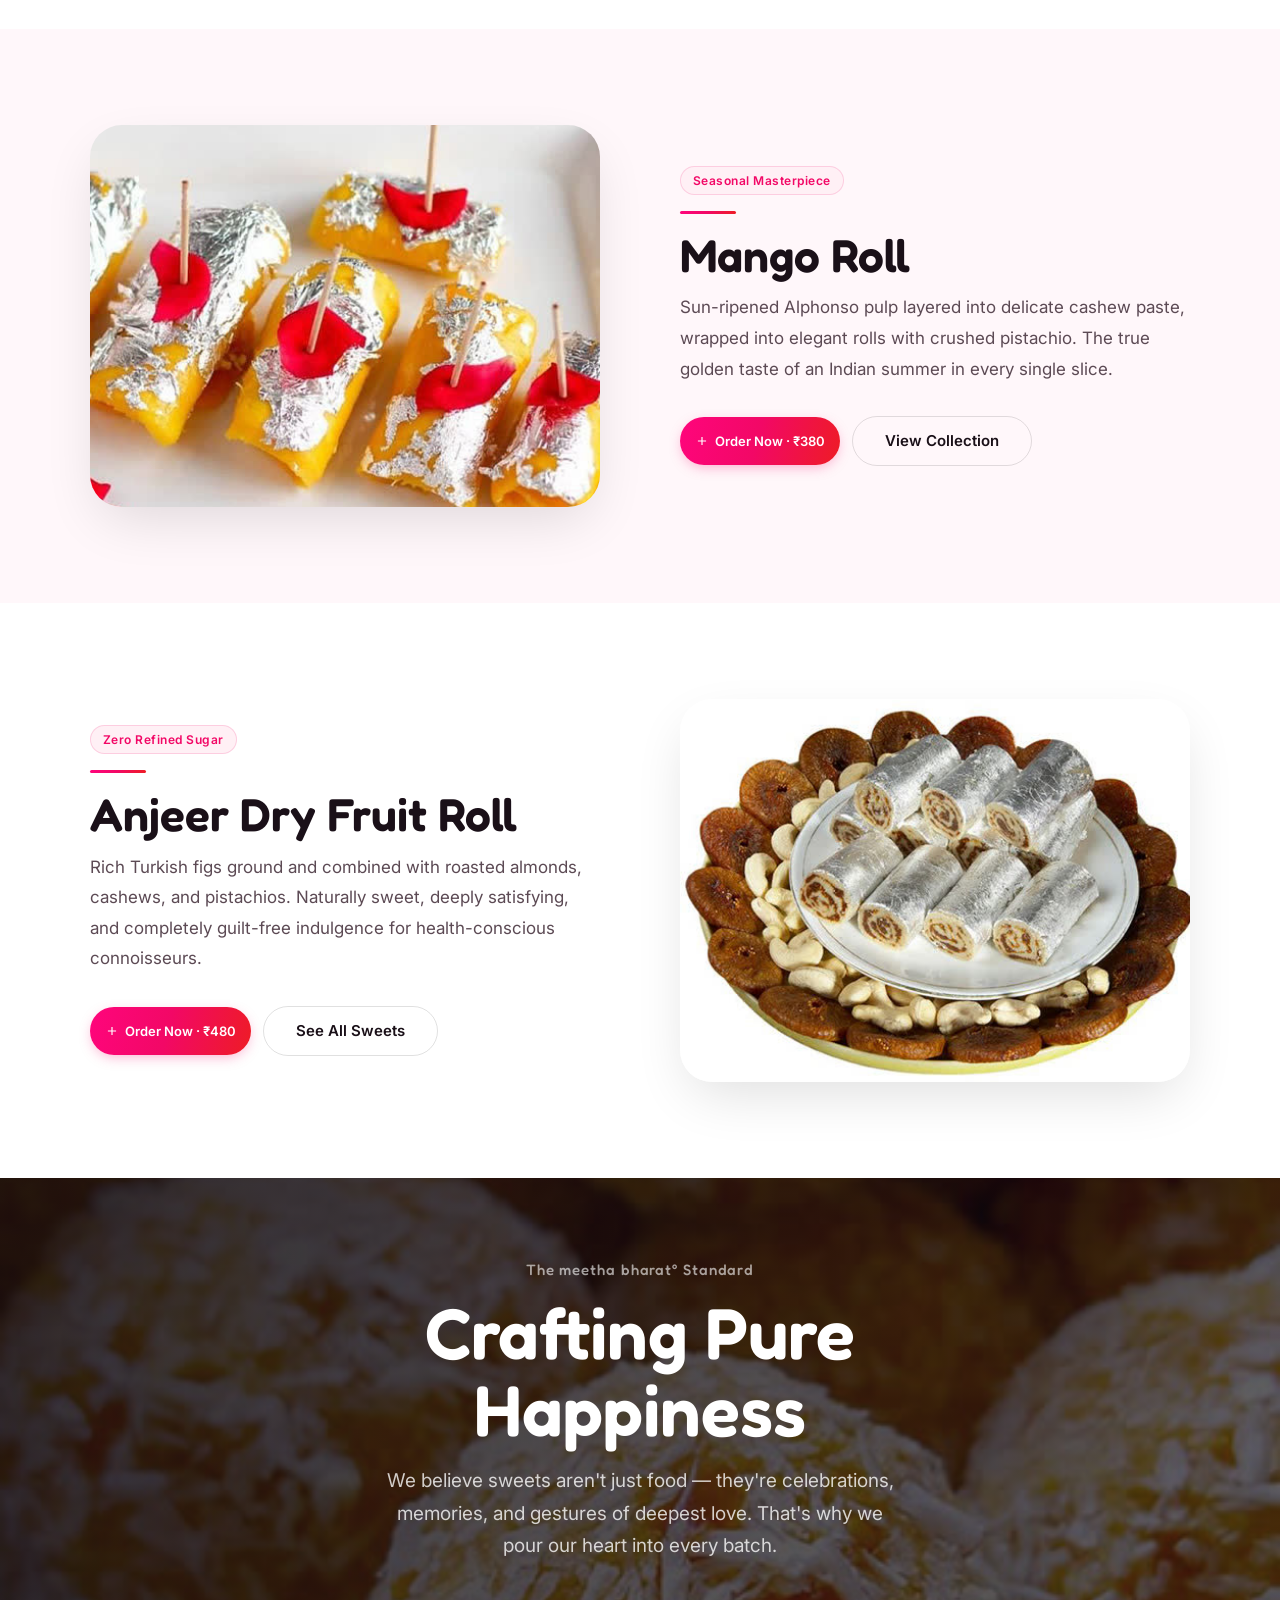
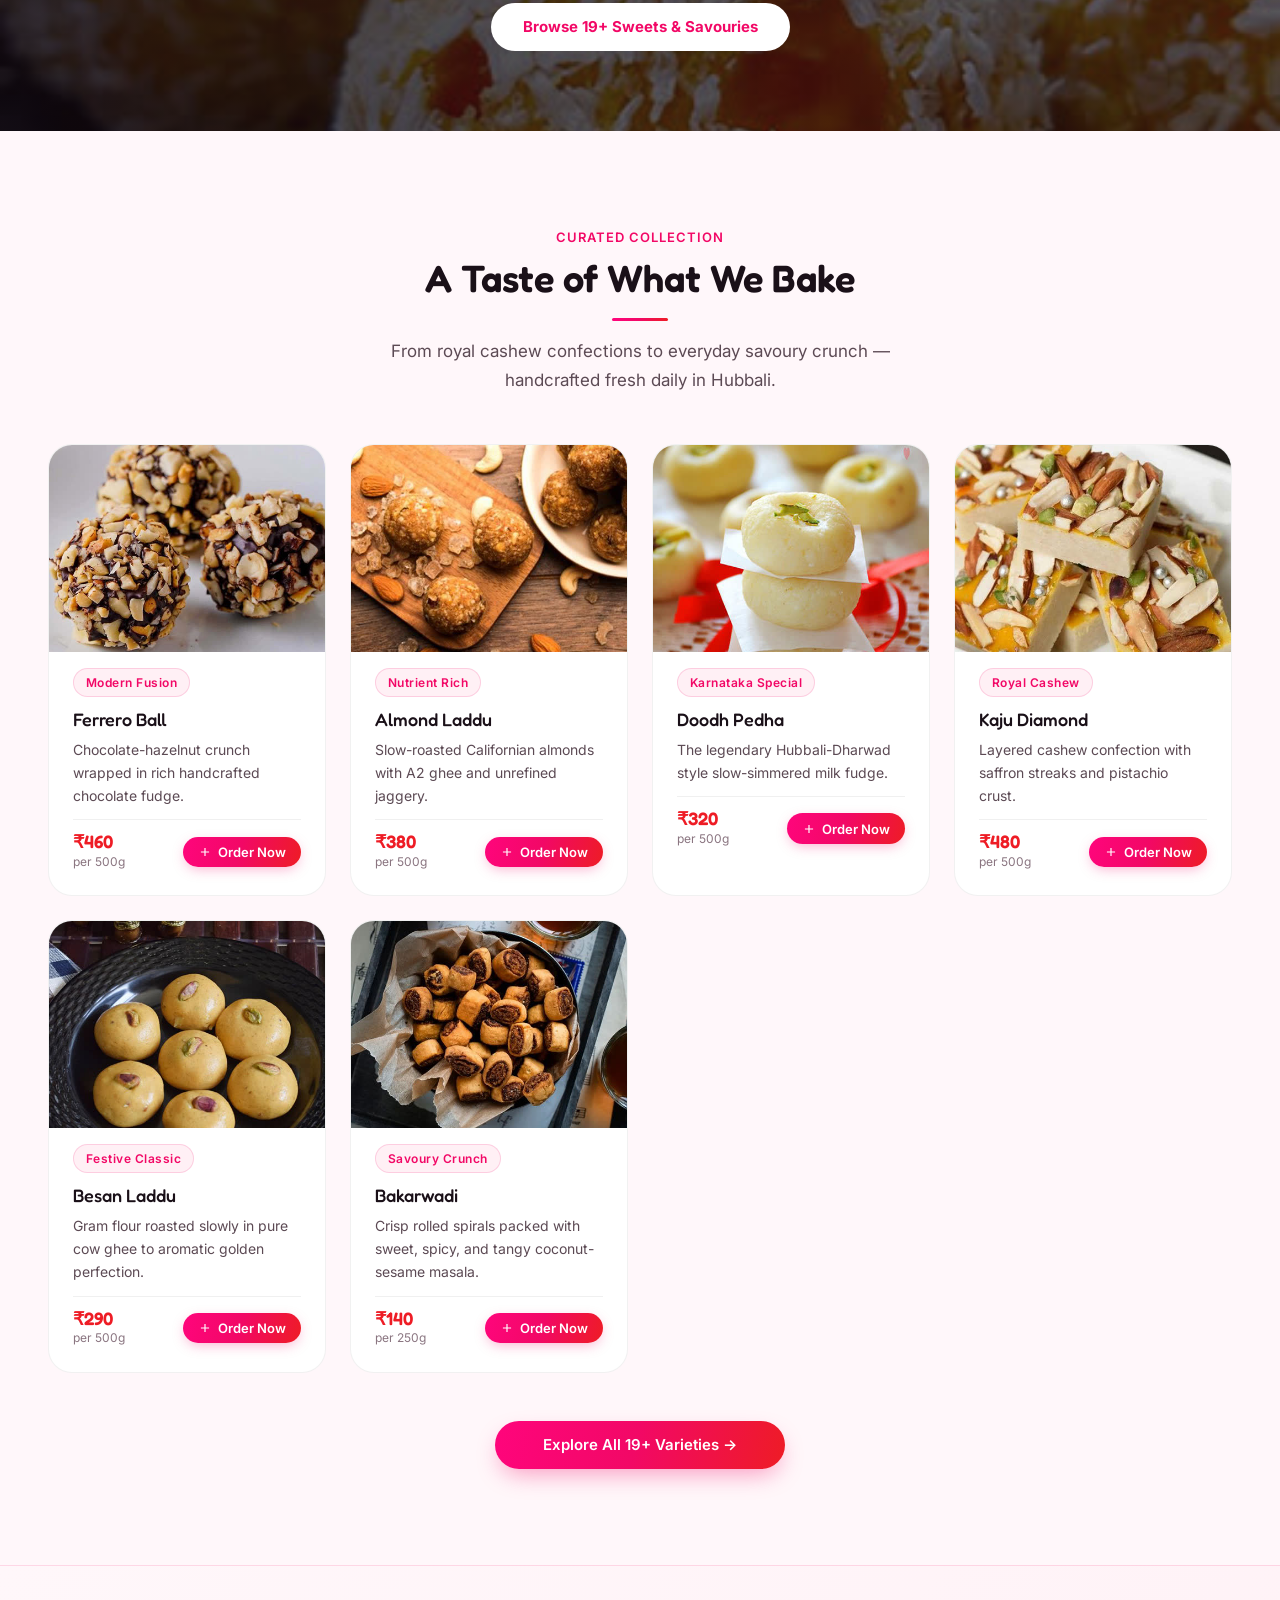
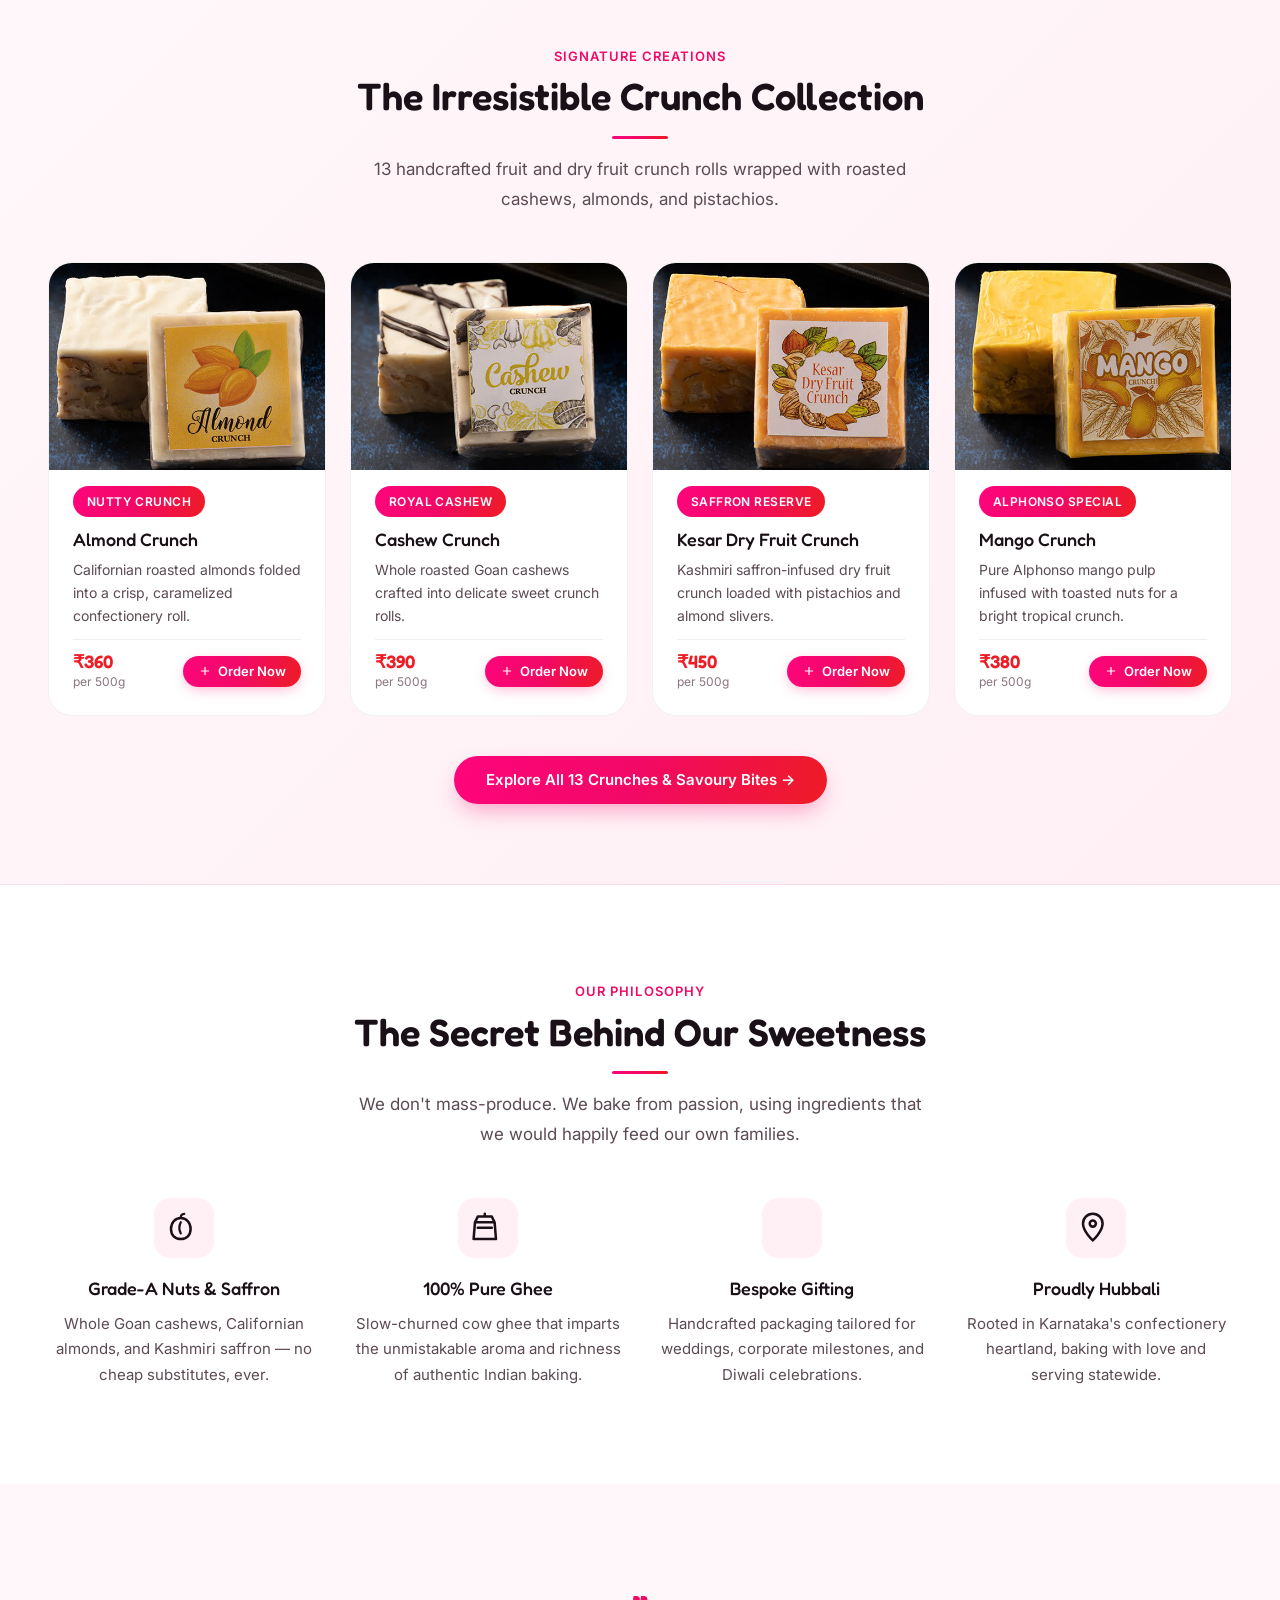
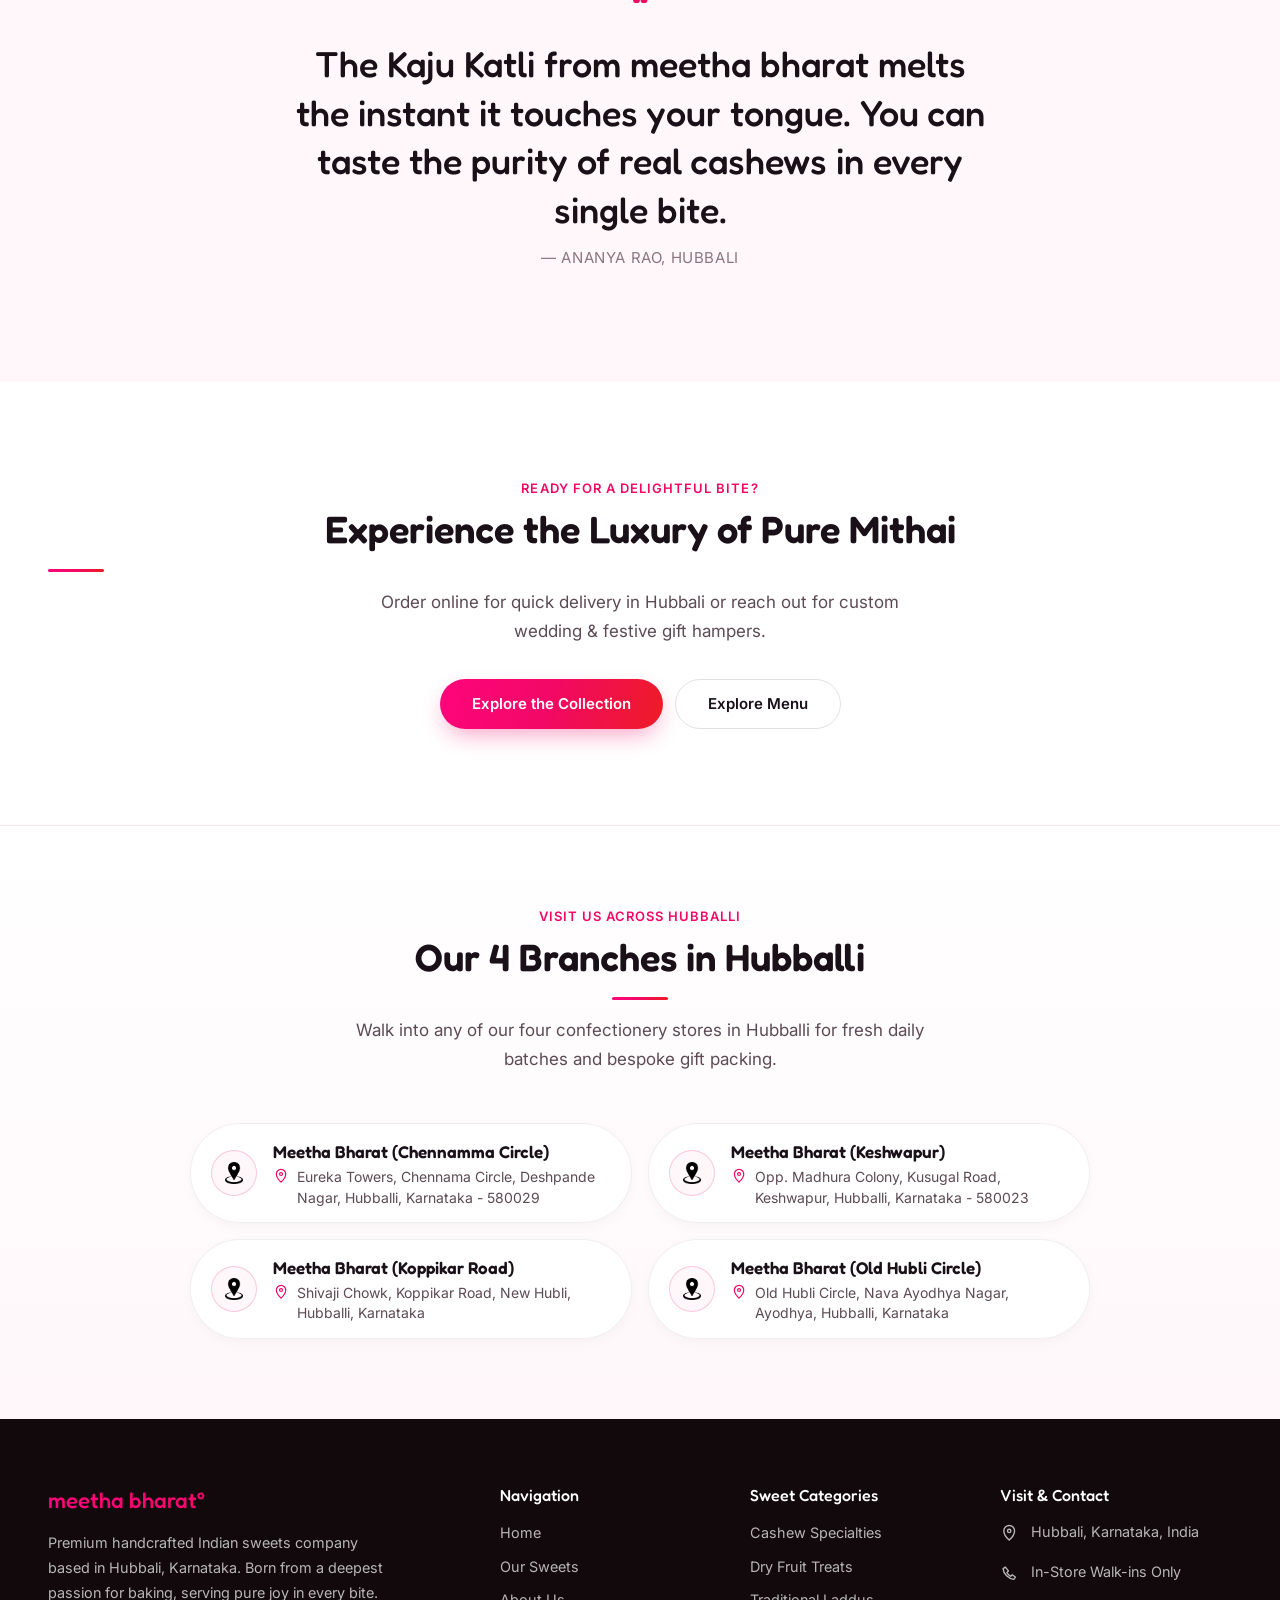
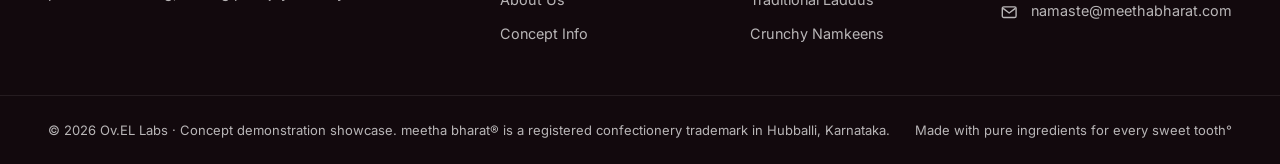
==== commit 9a556f31: "Add Feedback to recive orders" ====
--- a/index.html
+++ b/index.html
@@ -230,7 +230,9 @@
       </p>
 
       <div class="hero-actions">
-        <a href="sweets.html" class="btn btn-primary">Explore All Sweets</a>
+        <button type="button" class="btn btn-primary btn-add-cart hero-order-btn"
+                data-id="kaju-katli" data-name="Kaju Katli" data-price="440" data-unit="500g"
+                data-image="assets/1.-Kaju-Katli.jpg" data-open-cart="true">Order Now</button>
         <a href="about.html" class="btn btn-secondary">Our Passion</a>
       </div>
 
--- a/assets/css/main.css
+++ b/assets/css/main.css
@@ -2195,6 +2195,21 @@
   pointer-events: auto;
   transition: opacity var(--t-micro) ease;
 }
+
+.ovel-concept-pill.is-dismissed { opacity: 0; pointer-events: none; }
+.ovel-concept-dismiss {
+  width: 22px;
+  height: 22px;
+  margin-left: 2px;
+  padding: 0;
+  border: 0;
+  border-radius: 50%;
+  background: transparent;
+  color: #555562;
+  font: 500 1.1rem/1 var(--font-body);
+  cursor: pointer;
+}
+.ovel-concept-dismiss:hover { background: rgba(98, 20, 232, 0.1); color: #6214E8; }
 
 .ovel-concept-dot {
   width: 6px;
@@ -2370,3 +2385,26 @@
   margin-block: var(--s4);
   font-size: 0.875rem;
 }
+
+.order-success-state {
+  position: relative;
+  padding: var(--s4) 0;
+  text-align: center;
+  animation: orderSuccessPop 500ms var(--ease-spring) both;
+}
+.order-success-icon {
+  display: inline-grid;
+  place-items: center;
+  width: 64px;
+  height: 64px;
+  margin-bottom: var(--s3);
+  border-radius: 50%;
+  background: var(--mb-gradient);
+  color: #fff;
+  box-shadow: var(--mb-shadow);
+  animation: orderSuccessGlow 1.2s ease-out both;
+}
+.order-success-icon .ui-icon { width: 32px; height: 32px; }
+@keyframes orderSuccessPop { from { opacity: 0; transform: translateY(14px) scale(.92); } to { opacity: 1; transform: translateY(0) scale(1); } }
+@keyframes orderSuccessGlow { 0% { box-shadow: 0 0 0 0 rgba(242, 8, 102, .42); } 100% { box-shadow: 0 0 0 18px rgba(242, 8, 102, 0); } }
+@media (prefers-reduced-motion: reduce) { .order-success-state, .order-success-icon { animation: none; } }
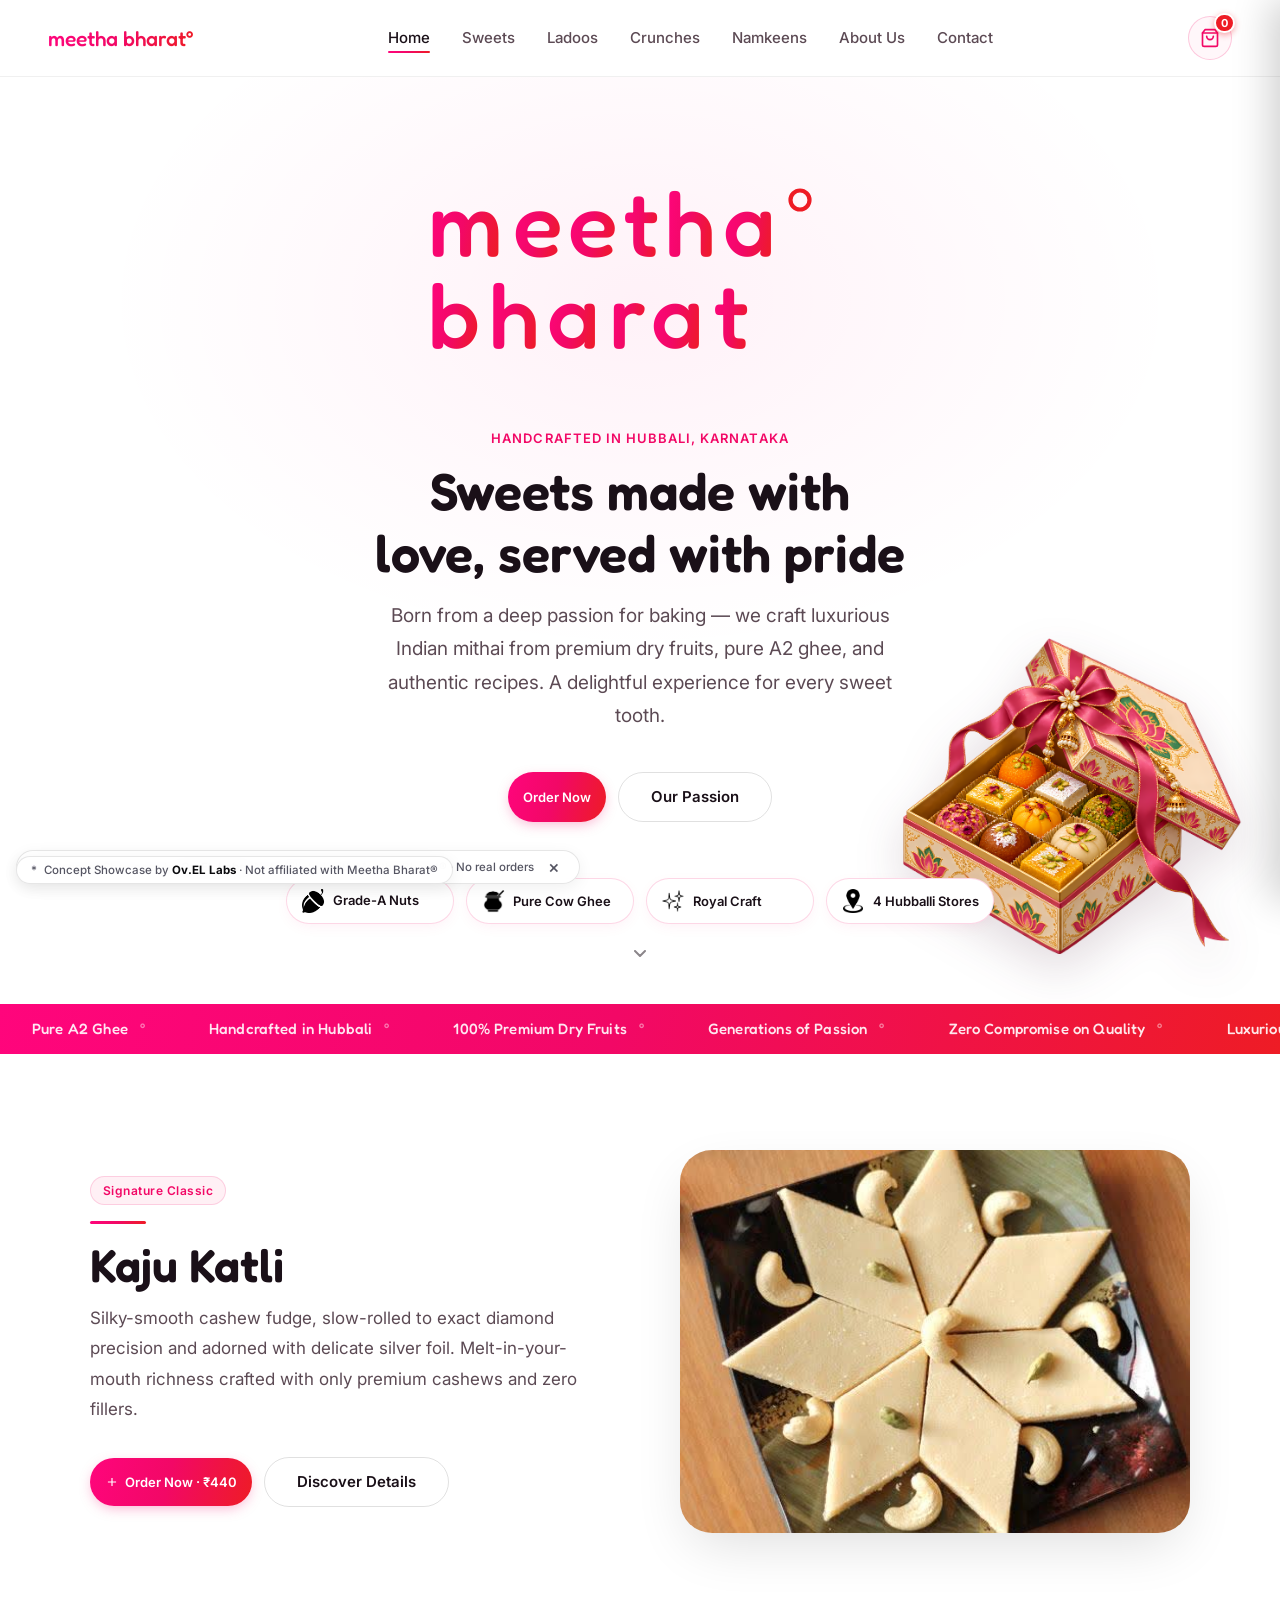
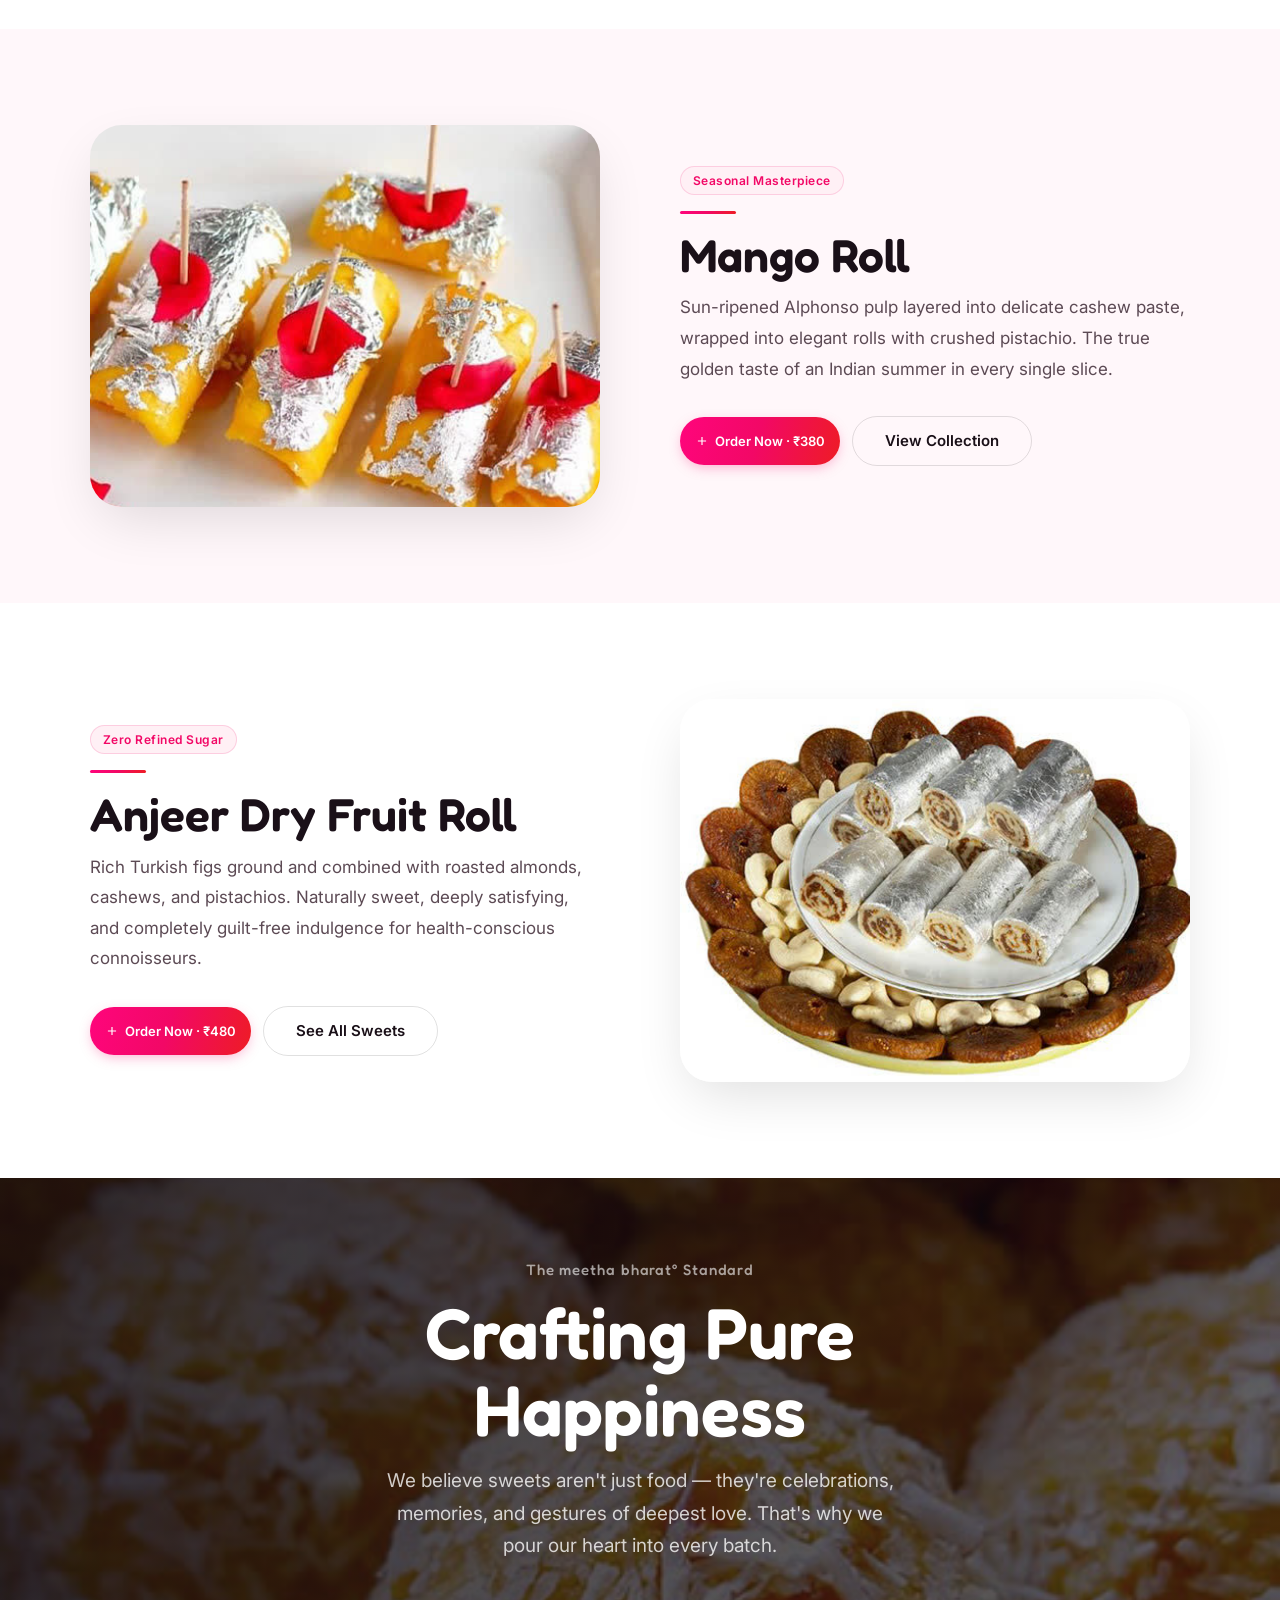
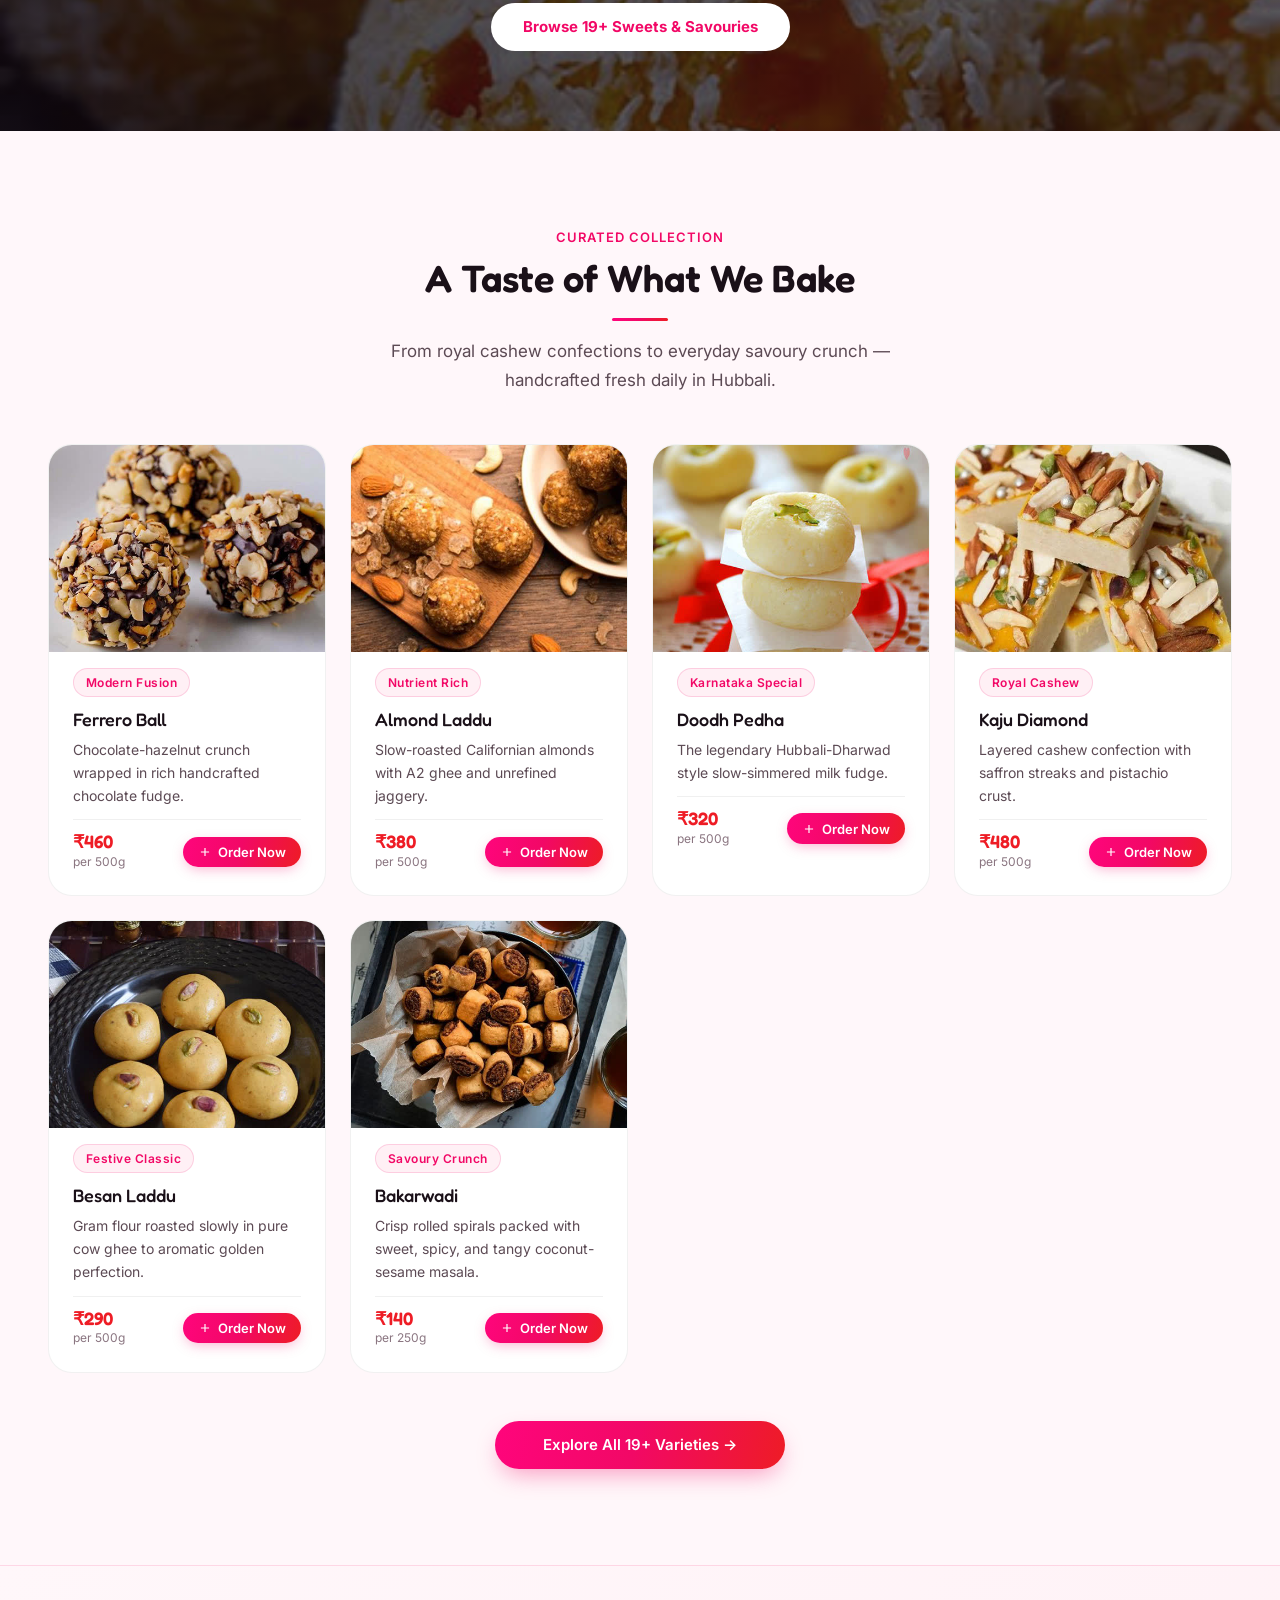
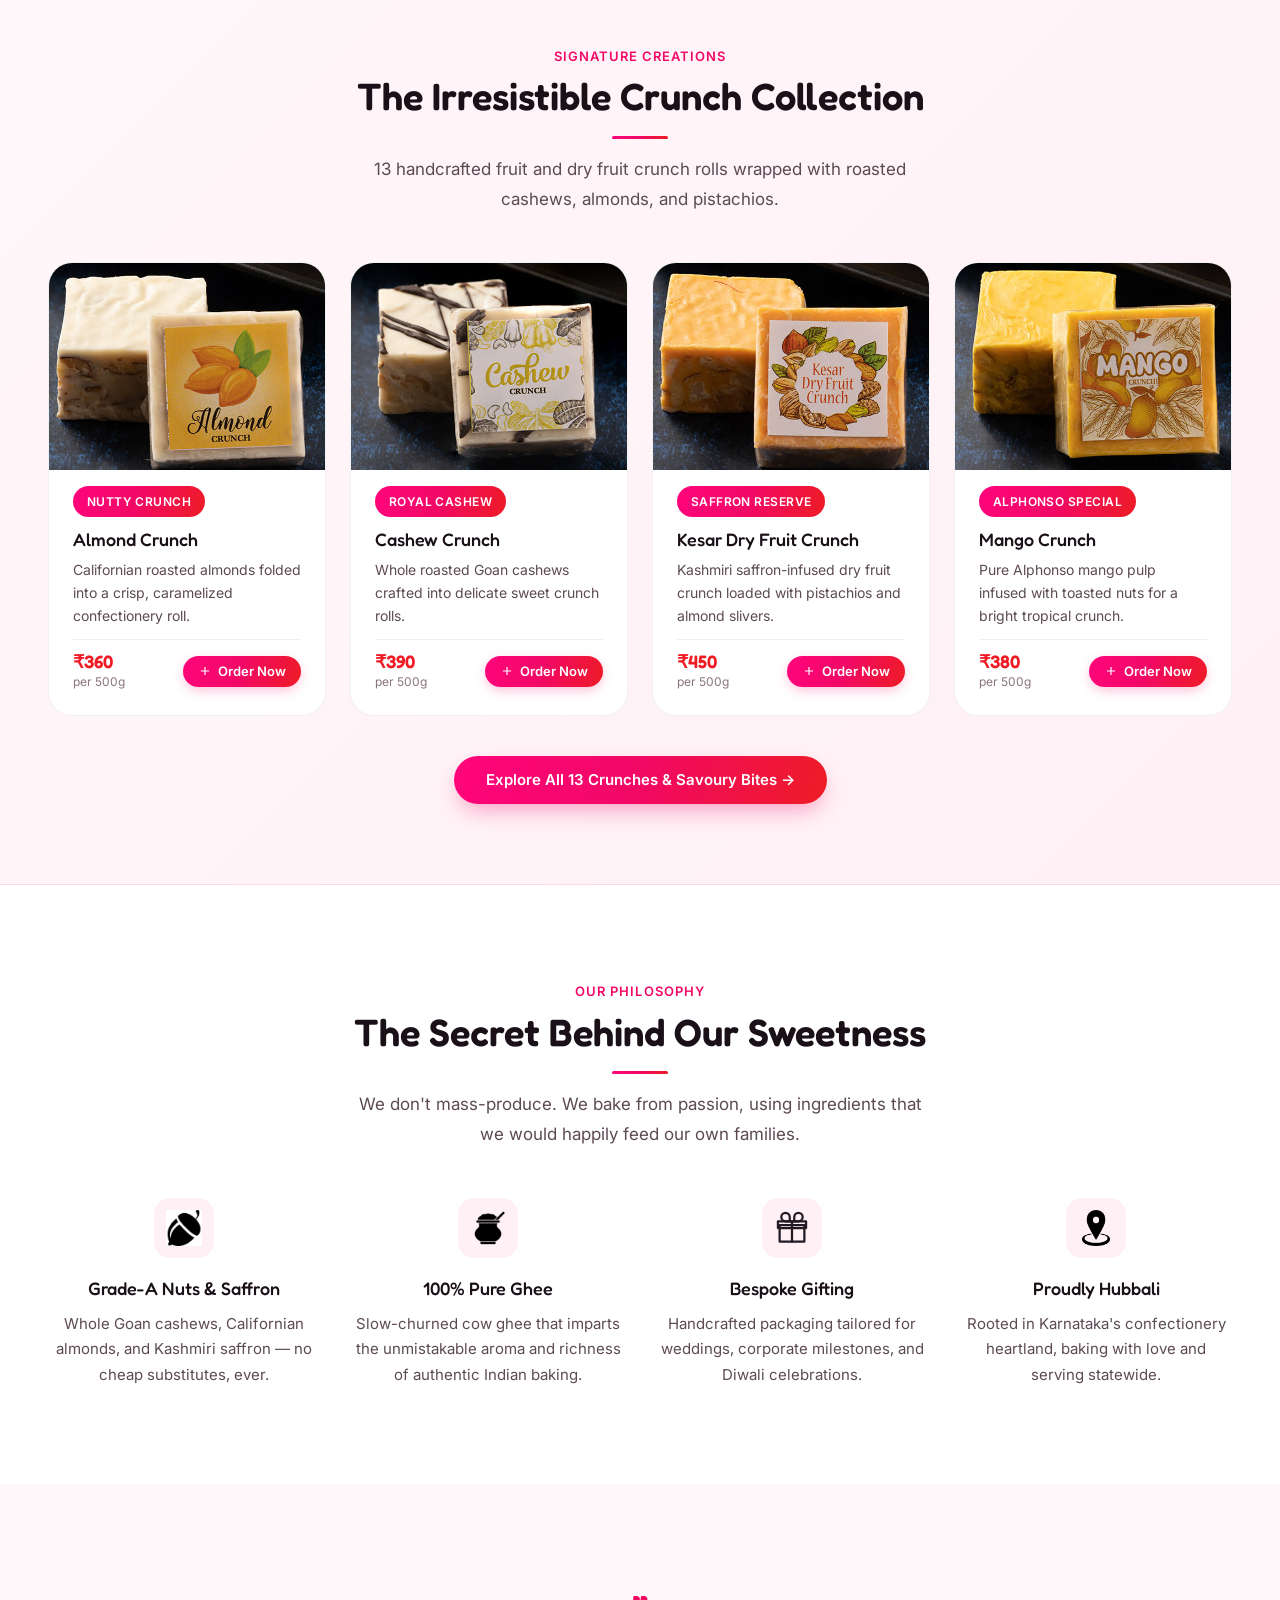
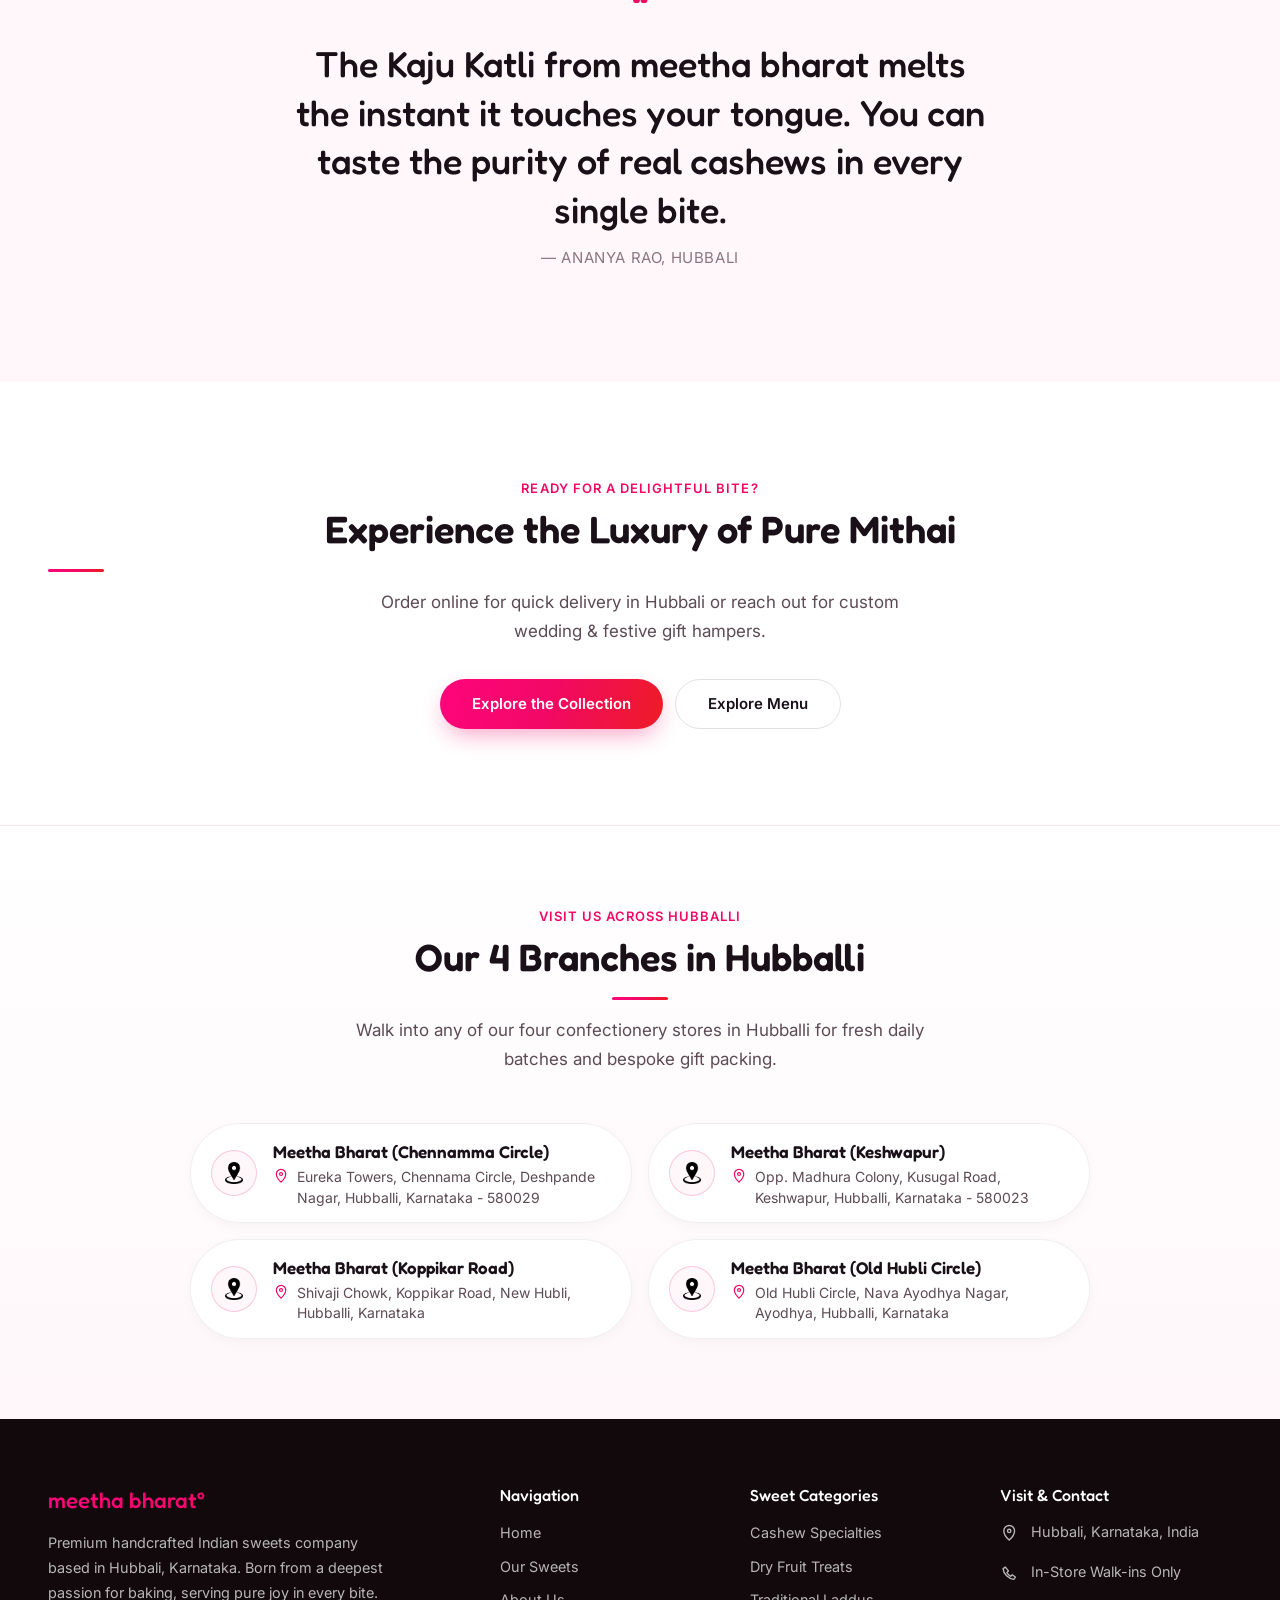
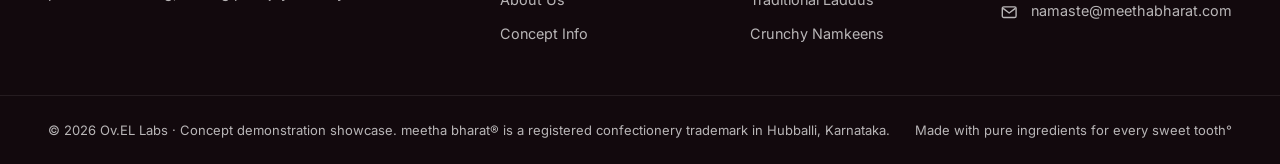
==== commit 42eb2177: "Add new icons and fix order sampling" ====
--- a/index.html
+++ b/index.html
@@ -678,25 +678,25 @@
 
         <div class="values-grid">
           <div class="value-card reveal">
-            <div class="value-icon" aria-hidden="true"><svg class="ui-icon ui-icon-inline" aria-hidden="true"><use href="assets/icons/icons.svg#nuts"></use></svg></div>
+            <div class="value-icon" aria-hidden="true"><img src="assets/icons/icon-nuts.png" alt="" width="36" height="36"></div>
             <h3 class="value-title">Grade-A Nuts &amp; Saffron</h3>
             <p class="value-text">Whole Goan cashews, Californian almonds, and Kashmiri saffron — no cheap substitutes, ever.</p>
           </div>
 
           <div class="value-card reveal">
-            <div class="value-icon" aria-hidden="true"><svg class="ui-icon ui-icon-inline" aria-hidden="true"><use href="assets/icons/icons.svg#ghee"></use></svg></div>
+            <div class="value-icon" aria-hidden="true"><img src="assets/icons/icon-ghee.png" alt="" width="36" height="36"></div>
             <h3 class="value-title">100% Pure Ghee</h3>
             <p class="value-text">Slow-churned cow ghee that imparts the unmistakable aroma and richness of authentic Indian baking.</p>
           </div>
 
           <div class="value-card reveal">
-            <div class="value-icon" aria-hidden="true"><svg class="ui-icon ui-icon-inline" aria-hidden="true"><use href="assets/icons/icons.svg#sparkles"></use></svg></div>
+            <div class="value-icon" aria-hidden="true"><img src="assets/icons/gift.svg" alt="" width="36" height="36"></div>
             <h3 class="value-title">Bespoke Gifting</h3>
             <p class="value-text">Handcrafted packaging tailored for weddings, corporate milestones, and Diwali celebrations.</p>
           </div>
 
           <div class="value-card reveal">
-            <div class="value-icon" aria-hidden="true"><svg class="ui-icon ui-icon-inline" aria-hidden="true"><use href="assets/icons/icons.svg#location"></use></svg></div>
+            <div class="value-icon" aria-hidden="true"><img src="assets/icons/icon-location.png" alt="" width="36" height="36"></div>
             <h3 class="value-title">Proudly Hubbali</h3>
             <p class="value-text">Rooted in Karnataka's confectionery heartland, baking with love and serving statewide.</p>
           </div>
--- a/assets/css/main.css
+++ b/assets/css/main.css
@@ -1315,6 +1315,7 @@
 .ui-icon { width: 1.25em; height: 1.25em; display: inline-block; flex: 0 0 auto; fill: none; vertical-align: -0.2em; }
 .ui-icon-inline { width: 1.05em; height: 1.05em; margin-right: 0.3em; vertical-align: -0.15em; }
 .value-icon .ui-icon { width: 1.4em; height: 1.4em; }
+.value-icon img { width: 36px; height: 36px; object-fit: contain; }
 .branch-address-pin .ui-icon, .footer-contact-icon .ui-icon, .info-card-icon .ui-icon { width: 1.15em; height: 1.15em; }
 
 .info-card-title {
